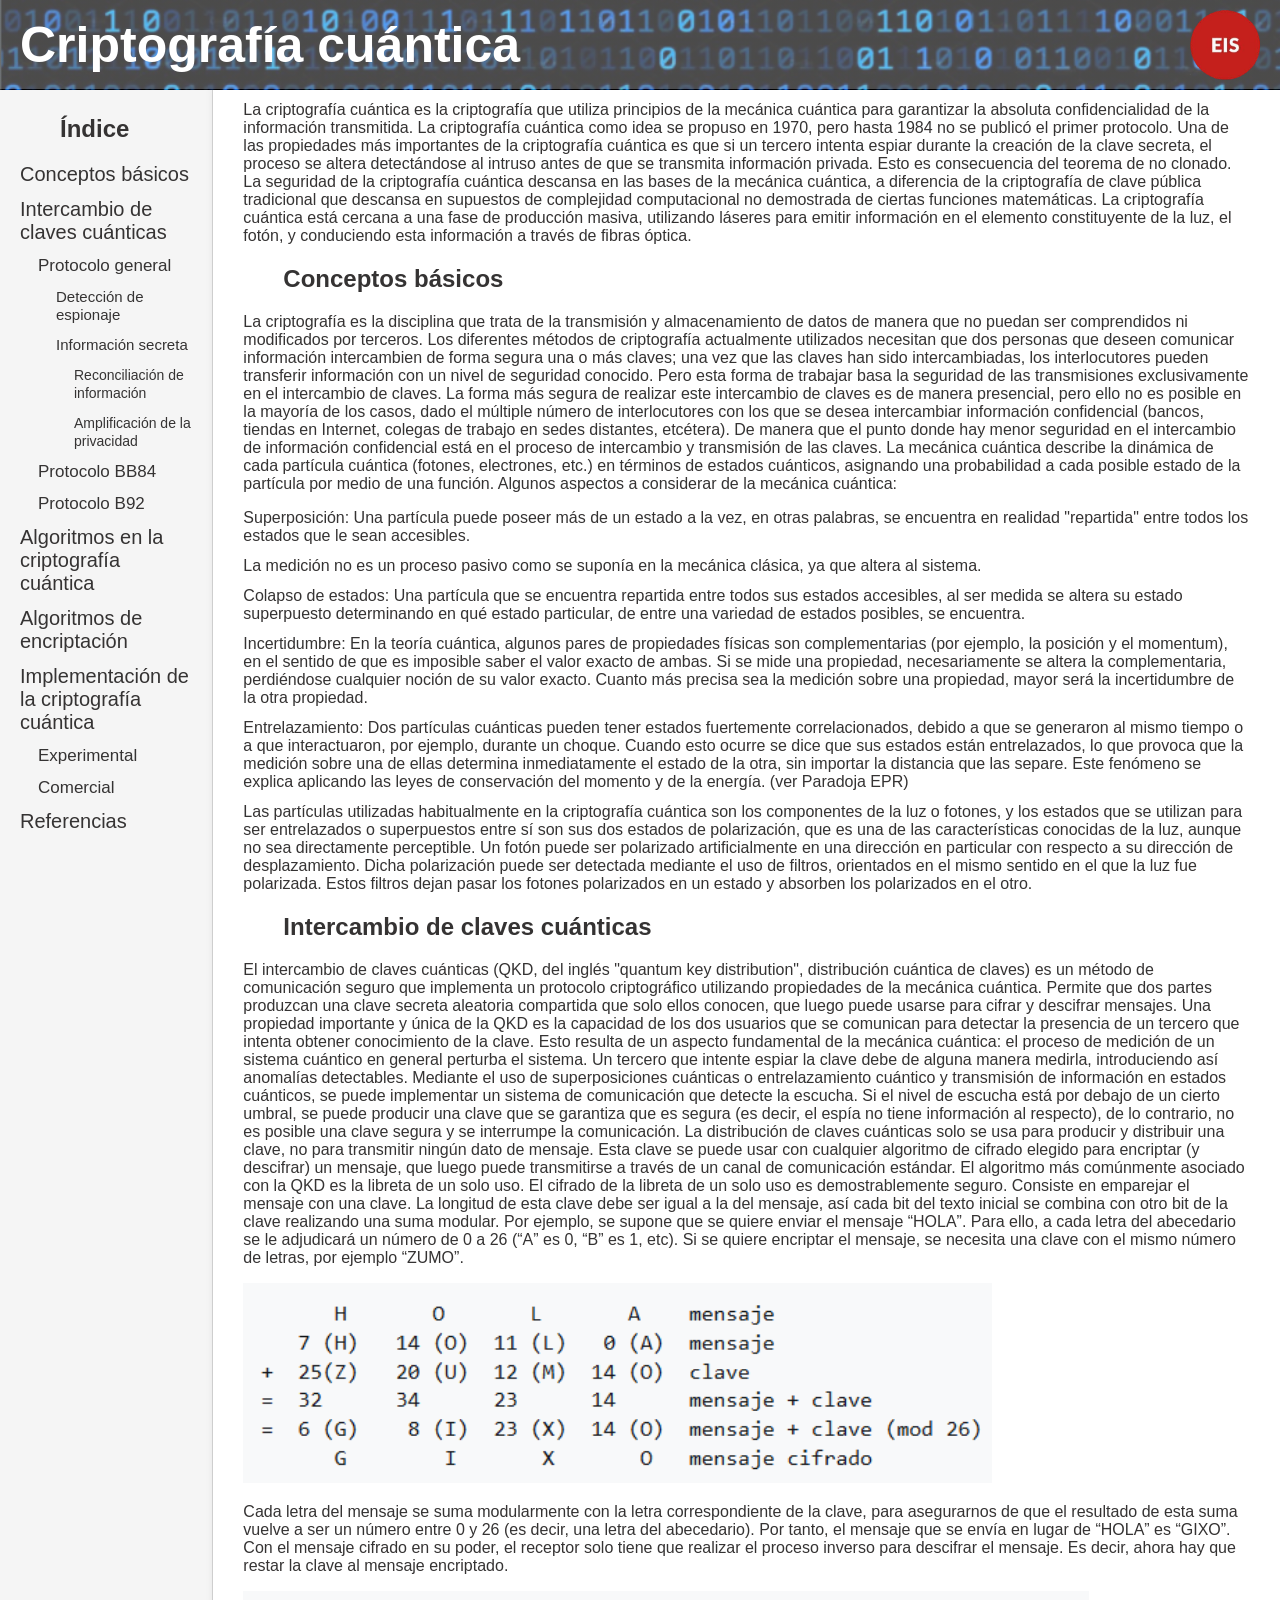
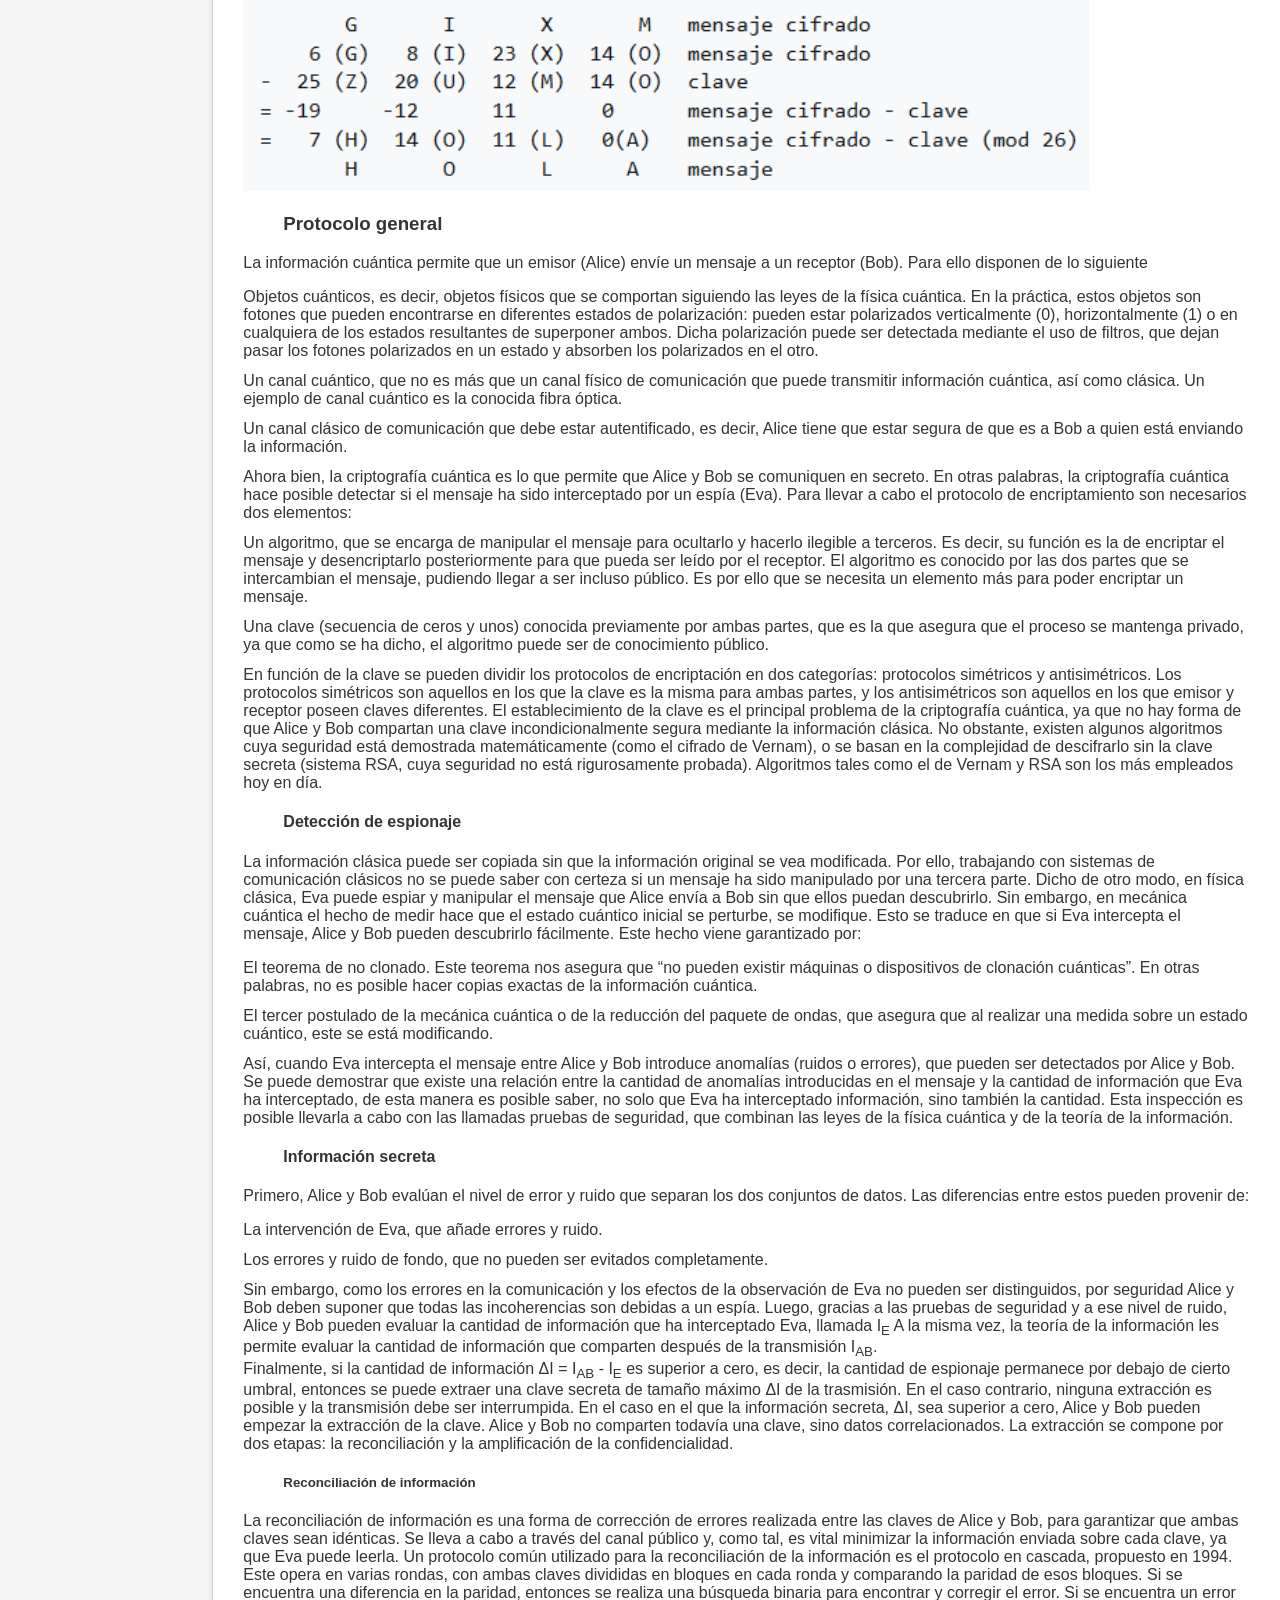
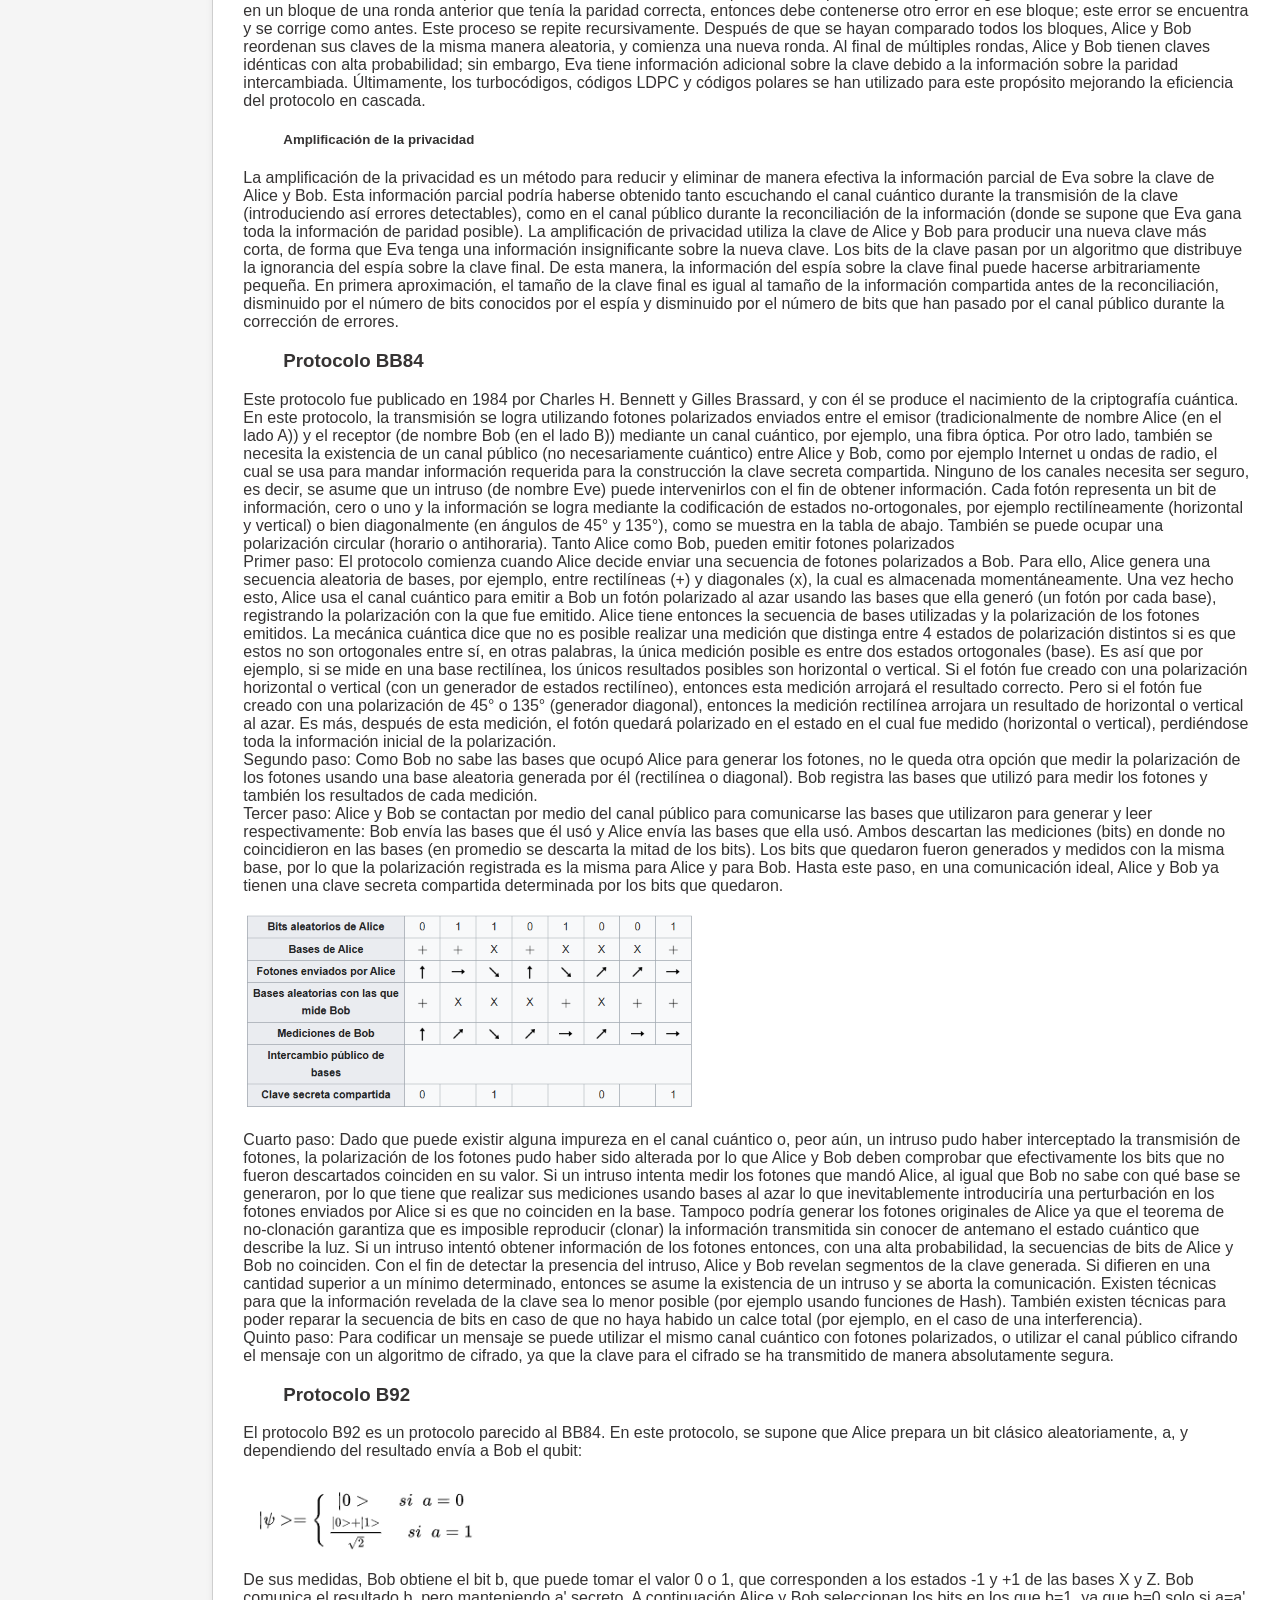
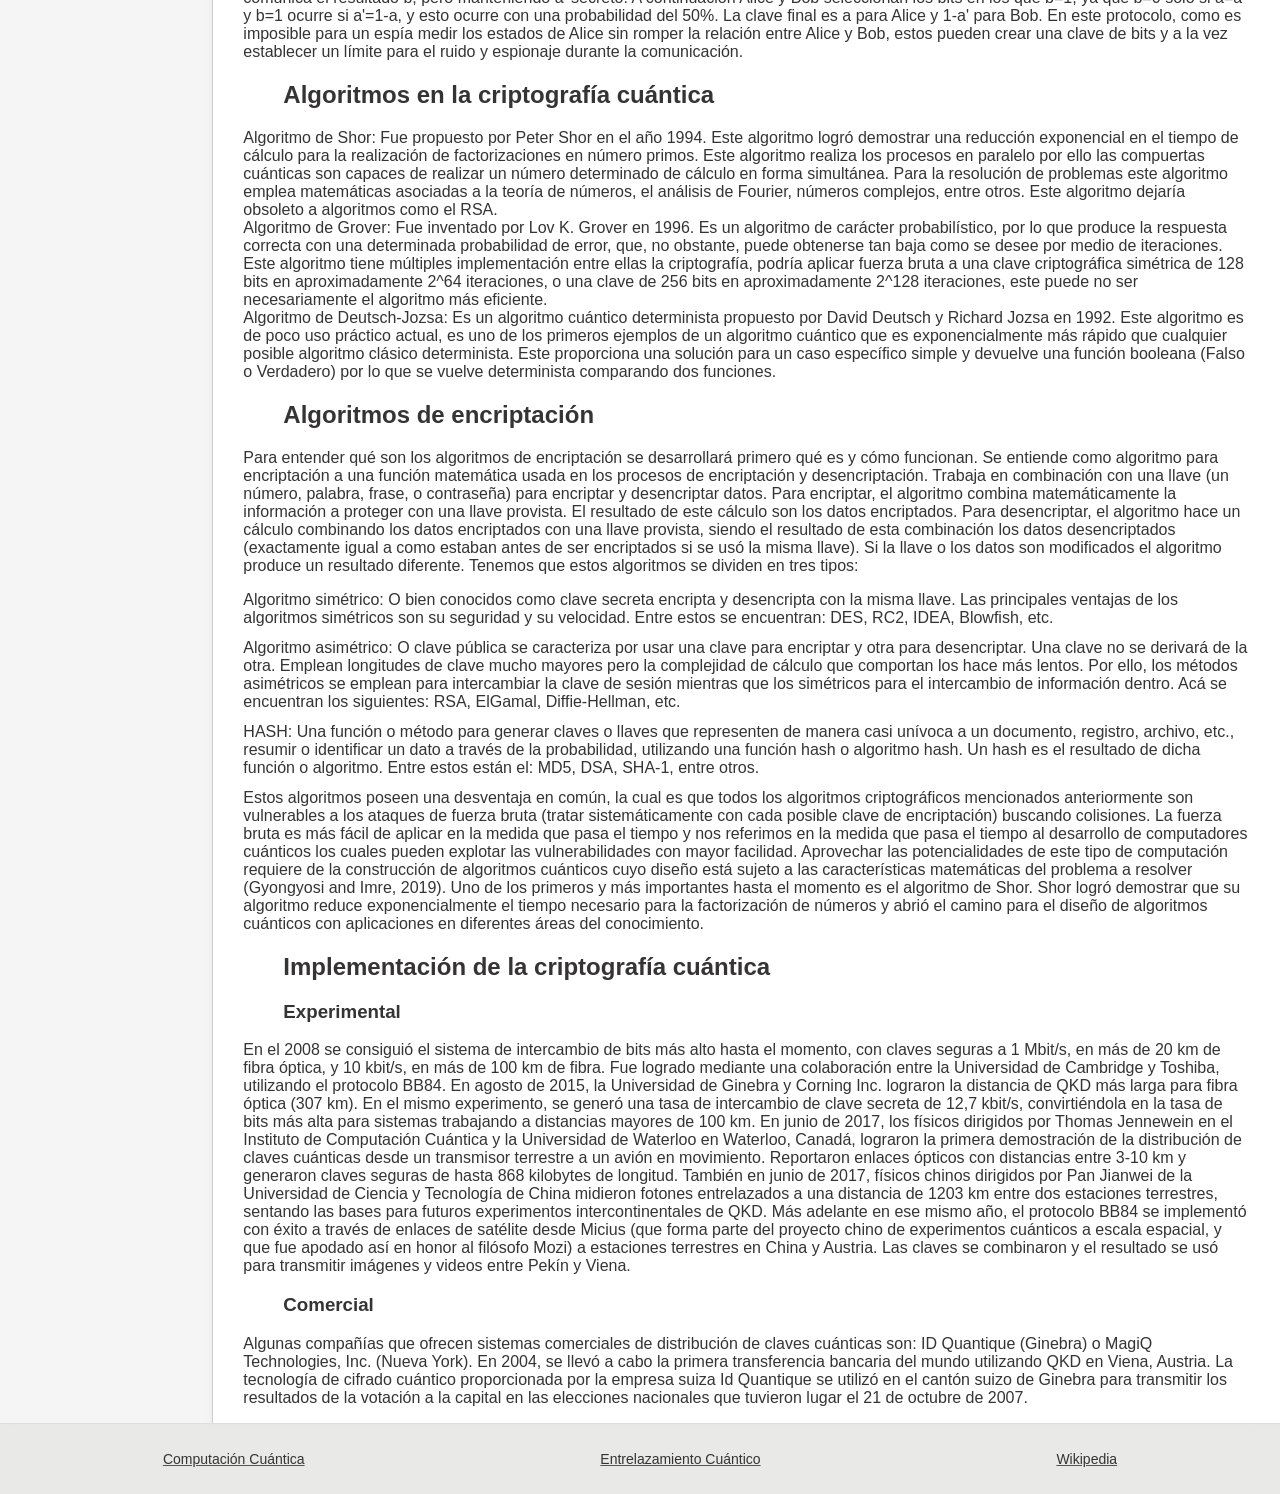
==== criptografia.html @ 53282cf2 "fix error in cripto" ====
<!DOCTYPE html>

<head>
    <title id="cripto">Criptografía Cuántica</title>
    <link rel="stylesheet" href="css/style.css">
    <link rel="stylesheet" href="css/cripto.css">
</head>

<body>
    <div class="pag">
        <header class="Head">
            <h1>Criptografía cuántica</h1>
            <img src="imagenes/eis.png" alt="logo" class="logo">
        </header>


        <aside class="Ind">
            <h2>Índice</h2>
            <ul>
                    <li><a href="#conceptos">Conceptos básicos</a></li>
                    <li>
                        <a href="#intercambio">Intercambio de claves cuánticas</a>
                        <ul>
                            <li>
                                <a href="#protoGen">Protocolo general</a>
                                <ul>
                                    <li><a href="#deteEsp">Detección de espionaje</a></li>
                                    <li>
                                        <a href="#infoSec">Información secreta</a>
                                        <ul>
                                            <li><a href="#recoInfo">Reconciliación de información</a></li>
                                            <li><a href="#ampli">Amplificación de la privacidad</a></li>
                                        </ul>
                                    </li>
                                </ul>
                            <li><a href="#protoBB8">Protocolo BB84</a></li>
                            <li><a href="#protoB92">Protocolo B92</a></li>
                    </li>
                </ul>
                </li>
                <li><a href="#algoCripto">Algoritmos en la criptografía cuántica</a></li>
                <li><a href="#algoEncripto">Algoritmos de encriptación</a></li>
                <li>
                    <a href="#imple">Implementación de la criptografía cuántica</a>
                    <ul>
                        <li><a href="#exp">Experimental</a></li>
                        <li><a href="#com">Comercial</a></li>
                    </ul>
                </li>
                <li><a href="#ref">Referencias</a></li>

            </ul>
        </aside>

        <main class="Body">
            <p>
                La criptografía cuántica es la criptografía que utiliza principios de la mecánica cuántica para
                garantizar la absoluta confidencialidad de la información transmitida. La criptografía cuántica como
                idea se propuso en 1970, pero hasta 1984 no se publicó el primer protocolo.
                Una de las propiedades más importantes de la criptografía cuántica es que si un tercero intenta espiar
                durante la creación de la clave secreta, el proceso se altera detectándose al intruso antes de que se
                transmita información privada. Esto es consecuencia del teorema de no clonado.
                La seguridad de la criptografía cuántica descansa en las bases de la mecánica cuántica, a diferencia de
                la criptografía de clave pública tradicional que descansa en supuestos de complejidad computacional no
                demostrada de ciertas funciones matemáticas.
                La criptografía cuántica está cercana a una fase de producción masiva, utilizando láseres para emitir
                información en el elemento constituyente de la luz, el fotón, y conduciendo esta información a través de
                fibras óptica.
            </p>

            <h2 id="conceptos">Conceptos básicos</h2>
            <p>
                La criptografía es la disciplina que trata de la transmisión y almacenamiento de datos de manera que no
                puedan ser comprendidos ni modificados por terceros. Los diferentes métodos de criptografía actualmente
                utilizados necesitan que dos personas que deseen comunicar información intercambien de forma segura una
                o más claves; una vez que las claves han sido intercambiadas, los interlocutores pueden transferir
                información con un nivel de seguridad conocido. Pero esta forma de trabajar basa la seguridad de las
                transmisiones exclusivamente en el intercambio de claves. La forma más segura de realizar este
                intercambio de claves es de manera presencial, pero ello no es posible en la mayoría de los casos, dado
                el múltiple número de interlocutores con los que se desea intercambiar información confidencial (bancos,
                tiendas en Internet, colegas de trabajo en sedes distantes, etcétera). De manera que el punto donde hay
                menor seguridad en el intercambio de información confidencial está en el proceso de intercambio y
                transmisión de las claves.
                La mecánica cuántica describe la dinámica de cada partícula cuántica (fotones, electrones, etc.) en
                términos de estados cuánticos, asignando una probabilidad a cada posible estado de la partícula por
                medio de una función.
                Algunos aspectos a considerar de la mecánica cuántica:

            <ul>
                <li>Superposición: Una partícula puede poseer más de un estado a la vez, en otras palabras, se encuentra
                    en realidad "repartida" entre todos los estados que le sean accesibles.</li>
                <li>La medición no es un proceso pasivo como se suponía en la mecánica clásica, ya que altera al
                    sistema.</li>
                <li>Colapso de estados: Una partícula que se encuentra repartida entre todos sus estados accesibles, al
                    ser medida se altera su estado superpuesto determinando en qué estado particular, de entre una
                    variedad de estados posibles, se encuentra.</li>
                <li>Incertidumbre: En la teoría cuántica, algunos pares de propiedades físicas son complementarias (por
                    ejemplo, la posición y el momentum), en el sentido de que es imposible saber el valor exacto de
                    ambas. Si se mide una propiedad, necesariamente se altera la complementaria, perdiéndose cualquier
                    noción de su valor exacto. Cuanto más precisa sea la medición sobre una propiedad, mayor será la
                    incertidumbre de la otra propiedad.</li>
                <li>Entrelazamiento: Dos partículas cuánticas pueden tener estados fuertemente correlacionados, debido a
                    que se generaron al mismo tiempo o a que interactuaron, por ejemplo, durante un choque. Cuando esto
                    ocurre se dice que sus estados están entrelazados, lo que provoca que la medición sobre una de ellas
                    determina inmediatamente el estado de la otra, sin importar la distancia que las separe. Este
                    fenómeno se explica aplicando las leyes de conservación del momento y de la energía. (ver Paradoja
                    EPR)</li>
            </ul>

            Las partículas utilizadas habitualmente en la criptografía cuántica son los componentes de la luz o fotones,
            y los estados que se utilizan para ser entrelazados o superpuestos entre sí son sus dos estados de
            polarización, que es una de las características conocidas de la luz, aunque no sea directamente perceptible.
            Un fotón puede ser polarizado artificialmente en una dirección en particular con respecto a su dirección de
            desplazamiento. Dicha polarización puede ser detectada mediante el uso de filtros, orientados en el mismo
            sentido en el que la luz fue polarizada. Estos filtros dejan pasar los fotones polarizados en un estado y
            absorben los polarizados en el otro.
            </p>

            <div>
                <h2 id="intercambio">Intercambio de claves cuánticas</h2>
                <p>
                    El intercambio de claves cuánticas (QKD, del inglés "quantum key distribution", distribución
                    cuántica de claves) es un método de comunicación seguro que implementa un protocolo criptográfico
                    utilizando propiedades de la mecánica cuántica. Permite que dos partes produzcan una clave secreta
                    aleatoria compartida que solo ellos conocen, que luego puede usarse para cifrar y descifrar
                    mensajes.
                    Una propiedad importante y única de la QKD es la capacidad de los dos usuarios que se comunican para
                    detectar la presencia de un tercero que intenta obtener conocimiento de la clave. Esto resulta de un
                    aspecto fundamental de la mecánica cuántica: el proceso de medición de un sistema cuántico en
                    general perturba el sistema. Un tercero que intente espiar la clave debe de alguna manera medirla,
                    introduciendo así anomalías detectables. Mediante el uso de superposiciones cuánticas o
                    entrelazamiento cuántico y transmisión de información en estados cuánticos, se puede implementar un
                    sistema de comunicación que detecte la escucha. Si el nivel de escucha está por debajo de un cierto
                    umbral, se puede producir una clave que se garantiza que es segura (es decir, el espía no tiene
                    información al respecto), de lo contrario, no es posible una clave segura y se interrumpe la
                    comunicación.
                    La distribución de claves cuánticas solo se usa para producir y distribuir una clave, no para
                    transmitir ningún dato de mensaje. Esta clave se puede usar con cualquier algoritmo de cifrado
                    elegido para encriptar (y descifrar) un mensaje, que luego puede transmitirse a través de un canal
                    de comunicación estándar. El algoritmo más comúnmente asociado con la QKD es la libreta de un solo
                    uso.
                    El cifrado de la libreta de un solo uso es demostrablemente seguro. Consiste en emparejar el mensaje
                    con una clave. La longitud de esta clave debe ser igual a la del mensaje, así cada bit del texto
                    inicial se combina con otro bit de la clave realizando una suma modular.
                    Por ejemplo, se supone que se quiere enviar el mensaje “HOLA”. Para ello, a cada letra del
                    abecedario se le adjudicará un número de 0 a 26 (“A” es 0, “B” es 1, etc). Si se quiere encriptar el
                    mensaje, se necesita una clave con el mismo número de letras, por ejemplo “ZUMO”.
                </p>
                <img src="imagenes/Ejemplo_Cripto.png" alt="Ejemplo mensaje cifrado" height="200">
                <p>
                    Cada letra del mensaje se suma modularmente con la letra correspondiente de la clave, para
                    asegurarnos de que el resultado de esta suma vuelve a ser un número entre 0 y 26 (es decir, una
                    letra del abecedario). Por tanto, el mensaje que se envía en lugar de “HOLA” es “GIXO”. Con el
                    mensaje cifrado en su poder, el receptor solo tiene que realizar el proceso inverso para descifrar
                    el mensaje. Es decir, ahora hay que restar la clave al mensaje encriptado.
                </p>
                <img src="imagenes/ejemplo_des.cripto.png" alt="Ejemplo desencriptación" height="200">

                <div>
                    <h3 id="protoGen">Protocolo general</h3>
                    <p>
                        La información cuántica permite que un emisor (Alice) envíe un mensaje a un receptor (Bob). Para
                        ello disponen de lo siguiente
                    <ul>
                        <li>Objetos cuánticos, es decir, objetos físicos que se comportan siguiendo las leyes de la
                            física cuántica. En la práctica, estos objetos son fotones que pueden encontrarse en
                            diferentes estados de polarización: pueden estar polarizados verticalmente (0),
                            horizontalmente (1) o en cualquiera de los estados resultantes de superponer ambos. Dicha
                            polarización puede ser detectada mediante el uso de filtros, que dejan pasar los fotones
                            polarizados en un estado y absorben los polarizados en el otro.</li>
                        <li>Un canal cuántico, que no es más que un canal físico de comunicación que puede transmitir
                            información cuántica, así como clásica. Un ejemplo de canal cuántico es la conocida fibra
                            óptica.</li>
                        <li>Un canal clásico de comunicación que debe estar autentificado, es decir, Alice tiene que
                            estar segura de que es a Bob a quien está enviando la información.</li>
                    </ul>
                    Ahora bien, la criptografía cuántica es lo que permite que Alice y Bob se comuniquen en secreto. En
                    otras palabras, la criptografía cuántica hace posible detectar si el mensaje ha sido interceptado
                    por un espía (Eva). Para llevar a cabo el protocolo de encriptamiento son necesarios dos elementos:
                    <ul>
                        <li>Un algoritmo, que se encarga de manipular el mensaje para ocultarlo y hacerlo ilegible a
                            terceros. Es decir, su función es la de encriptar el mensaje y desencriptarlo posteriormente
                            para que pueda ser leído por el receptor. El algoritmo es conocido por las dos partes que se
                            intercambian el mensaje, pudiendo llegar a ser incluso público. Es por ello que se necesita
                            un elemento más para poder encriptar un mensaje.</li>
                        <li>Una clave (secuencia de ceros y unos) conocida previamente por ambas partes, que es la que
                            asegura que el proceso se mantenga privado, ya que como se ha dicho, el algoritmo puede ser
                            de conocimiento público.</li>
                    </ul>
                    En función de la clave se pueden dividir los protocolos de encriptación en dos categorías:
                    protocolos simétricos y antisimétricos. Los protocolos simétricos son aquellos en los que la clave
                    es la misma para ambas partes, y los antisimétricos son aquellos en los que emisor y receptor poseen
                    claves diferentes.
                    El establecimiento de la clave es el principal problema de la criptografía cuántica, ya que no hay
                    forma de que Alice y Bob compartan una clave incondicionalmente segura mediante la información
                    clásica.
                    No obstante, existen algunos algoritmos cuya seguridad está demostrada matemáticamente (como el
                    cifrado de Vernam), o se basan en la complejidad de descifrarlo sin la clave secreta (sistema RSA,
                    cuya seguridad no está rigurosamente probada). Algoritmos tales como el de Vernam y RSA son los más
                    empleados hoy en día.
                    </p>

                    <h4 id="deteEsp">Detección de espionaje</h4>
                    <p>
                        La información clásica puede ser copiada sin que la información original se vea modificada. Por
                        ello, trabajando con sistemas de comunicación clásicos no se puede saber con certeza si un
                        mensaje ha sido manipulado por una tercera parte. Dicho de otro modo, en física clásica, Eva
                        puede espiar y manipular el mensaje que Alice envía a Bob sin que ellos puedan descubrirlo.
                        Sin embargo, en mecánica cuántica el hecho de medir hace que el estado cuántico inicial se
                        perturbe, se modifique. Esto se traduce en que si Eva intercepta el mensaje, Alice y Bob pueden
                        descubrirlo fácilmente. Este hecho viene garantizado por:
                    <ul>
                        <li>El teorema de no clonado. Este teorema nos asegura que “no pueden existir máquinas o
                            dispositivos de clonación cuánticas”. En otras palabras, no es posible hacer copias exactas
                            de la información cuántica.</li>
                        <li>El tercer postulado de la mecánica cuántica o de la reducción del paquete de ondas, que
                            asegura que al realizar una medida sobre un estado cuántico, este se está modificando.</li>
                    </ul>
                    Así, cuando Eva intercepta el mensaje entre Alice y Bob introduce anomalías (ruidos o errores), que
                    pueden ser detectados por Alice y Bob.
                    Se puede demostrar que existe una relación entre la cantidad de anomalías introducidas en el mensaje
                    y la cantidad de información que Eva ha interceptado, de esta manera es posible saber, no solo que
                    Eva ha interceptado información, sino también la cantidad. Esta inspección es posible llevarla a
                    cabo con las llamadas pruebas de seguridad, que combinan las leyes de la física cuántica y de la
                    teoría de la información.
                    </p>

                    <h4 id="infoSec">Información secreta</h4>
                    <p>
                        Primero, Alice y Bob evalúan el nivel de error y ruido que separan los dos conjuntos de datos.
                        Las diferencias entre estos pueden provenir de:
                    <ul>
                        <li>La intervención de Eva, que añade errores y ruido.</li>
                        <li>Los errores y ruido de fondo, que no pueden ser evitados completamente.</li>
                    </ul>
                    Sin embargo, como los errores en la comunicación y los efectos de la observación de Eva no pueden
                    ser distinguidos, por seguridad Alice y Bob deben suponer que todas las incoherencias son debidas a
                    un espía.
                    Luego, gracias a las pruebas de seguridad y a ese nivel de ruido, Alice y Bob pueden evaluar la
                    cantidad de información que ha interceptado Eva, llamada I<sub>E</sub> A la misma vez, la teoría de
                    la información les permite evaluar la cantidad de información que comparten después de la
                    transmisión I<sub>AB</sub>.
                    <br>Finalmente, si la cantidad de información &Delta;I = I<sub>AB</sub> - I<sub>E</sub> es superior
                    a cero, es decir, la cantidad de espionaje permanece por debajo de cierto umbral, entonces se puede
                    extraer una clave secreta de tamaño máximo &Delta;I de la trasmisión.
                    En el caso contrario, ninguna extracción es posible y la transmisión debe ser interrumpida.
                    En el caso en el que la información secreta, &Delta;I, sea superior a cero, Alice y Bob pueden
                    empezar la extracción de la clave. Alice y Bob no comparten todavía una clave, sino datos
                    correlacionados.
                    La extracción se compone por dos etapas: la reconciliación y la amplificación de la
                    confidencialidad.
                    </p>
                    <h5 id="recoInfo">Reconciliación de información</h5>
                    <p>
                        La reconciliación de información es una forma de corrección de errores realizada entre las
                        claves de Alice y Bob, para garantizar que ambas claves sean idénticas. Se lleva a cabo a través
                        del canal público y, como tal, es vital minimizar la información enviada sobre cada clave, ya
                        que Eva puede leerla.
                        Un protocolo común utilizado para la reconciliación de la información es el protocolo en
                        cascada, propuesto en 1994. Este opera en varias rondas, con ambas claves divididas en bloques
                        en cada ronda y comparando la paridad de esos bloques. Si se encuentra una diferencia en la
                        paridad, entonces se realiza una búsqueda binaria para encontrar y corregir el error. Si se
                        encuentra un error en un bloque de una ronda anterior que tenía la paridad correcta, entonces
                        debe contenerse otro error en ese bloque; este error se encuentra y se corrige como antes. Este
                        proceso se repite recursivamente.
                        Después de que se hayan comparado todos los bloques, Alice y Bob reordenan sus claves de la
                        misma manera aleatoria, y comienza una nueva ronda. Al final de múltiples rondas, Alice y Bob
                        tienen claves idénticas con alta probabilidad; sin embargo, Eva tiene información adicional
                        sobre la clave debido a la información sobre la paridad intercambiada.
                        Últimamente, los turbocódigos, códigos LDPC y códigos polares se han utilizado para este
                        propósito mejorando la eficiencia del protocolo en cascada.
                    </p>
                    <h5 id="ampli">Amplificación de la privacidad</h5>
                    <p>
                        La amplificación de la privacidad es un método para reducir y eliminar de manera efectiva la
                        información parcial de Eva sobre la clave de Alice y Bob. Esta información parcial podría
                        haberse obtenido tanto escuchando el canal cuántico durante la transmisión de la clave
                        (introduciendo así errores detectables), como en el canal público durante la reconciliación de
                        la información (donde se supone que Eva gana toda la información de paridad posible). La
                        amplificación de privacidad utiliza la clave de Alice y Bob para producir una nueva clave más
                        corta, de forma que Eva tenga una información insignificante sobre la nueva clave. Los bits de
                        la clave pasan por un algoritmo que distribuye la ignorancia del espía sobre la clave final. De
                        esta manera, la información del espía sobre la clave final puede hacerse arbitrariamente
                        pequeña.
                        En primera aproximación, el tamaño de la clave final es igual al tamaño de la información
                        compartida antes de la reconciliación, disminuido por el número de bits conocidos por el espía y
                        disminuido por el número de bits que han pasado por el canal público durante la corrección de
                        errores.
                    </p>

                </div>

                <h3 id="protoBB8">Protocolo BB84</h3>
                <p>
                    Este protocolo fue publicado en 1984 por Charles H. Bennett y Gilles Brassard, y con él se produce
                    el nacimiento de la criptografía cuántica.
                    En este protocolo, la transmisión se logra utilizando fotones polarizados enviados entre el emisor
                    (tradicionalmente de nombre Alice (en el lado A)) y el receptor (de nombre Bob (en el lado B))
                    mediante un canal cuántico, por ejemplo, una fibra óptica. Por otro lado, también se necesita la
                    existencia de un canal público (no necesariamente cuántico) entre Alice y Bob, como por ejemplo
                    Internet u ondas de radio, el cual se usa para mandar información requerida para la construcción la
                    clave secreta compartida. Ninguno de los canales necesita ser seguro, es decir, se asume que un
                    intruso (de nombre Eve) puede intervenirlos con el fin de obtener información.
                    Cada fotón representa un bit de información, cero o uno y la información se logra mediante la
                    codificación de estados no-ortogonales, por ejemplo rectilíneamente (horizontal y vertical) o bien
                    diagonalmente (en ángulos de 45° y 135°), como se muestra en la tabla de abajo. También se puede
                    ocupar una polarización circular (horario o antihoraria). Tanto Alice como Bob, pueden emitir
                    fotones polarizados

                    <br>Primer paso: El protocolo comienza cuando Alice decide enviar una secuencia de fotones
                    polarizados a Bob. Para ello, Alice genera una secuencia aleatoria de bases, por ejemplo, entre
                    rectilíneas (+) y diagonales (x), la cual es almacenada momentáneamente. Una vez hecho esto, Alice
                    usa el canal cuántico para emitir a Bob un fotón polarizado al azar usando las bases que ella generó
                    (un fotón por cada base), registrando la polarización con la que fue emitido.
                    Alice tiene entonces la secuencia de bases utilizadas y la polarización de los fotones emitidos.
                    La mecánica cuántica dice que no es posible realizar una medición que distinga entre 4 estados de
                    polarización distintos si es que estos no son ortogonales entre sí, en otras palabras, la única
                    medición posible es entre dos estados ortogonales (base). Es así que por ejemplo, si se mide en una
                    base rectilínea, los únicos resultados posibles son horizontal o vertical. Si el fotón fue creado
                    con una polarización horizontal o vertical (con un generador de estados rectilíneo), entonces esta
                    medición arrojará el resultado correcto. Pero si el fotón fue creado con una polarización de 45° o
                    135° (generador diagonal), entonces la medición rectilínea arrojara un resultado de horizontal o
                    vertical al azar. Es más, después de esta medición, el fotón quedará polarizado en el estado en el
                    cual fue medido (horizontal o vertical), perdiéndose toda la información inicial de la polarización.

                    <br>Segundo paso: Como Bob no sabe las bases que ocupó Alice para generar los fotones, no le queda
                    otra opción que medir la polarización de los fotones usando una base aleatoria generada por él
                    (rectilínea o diagonal).
                    Bob registra las bases que utilizó para medir los fotones y también los resultados de cada medición.

                    <br>Tercer paso: Alice y Bob se contactan por medio del canal público para comunicarse las bases que
                    utilizaron para generar y leer respectivamente: Bob envía las bases que él usó y Alice envía las
                    bases que ella usó.
                    Ambos descartan las mediciones (bits) en donde no coincidieron en las bases (en promedio se descarta
                    la mitad de los bits). Los bits que quedaron fueron generados y medidos con la misma base, por lo
                    que la polarización registrada es la misma para Alice y para Bob.
                    Hasta este paso, en una comunicación ideal, Alice y Bob ya tienen una clave secreta compartida
                    determinada por los bits que quedaron.
                </p>
                <img src="imagenes/Bases_A_B.png" alt="Ilustración de los valores" height="200">
                <p>
                    Cuarto paso: Dado que puede existir alguna impureza en el canal cuántico o, peor aún, un intruso
                    pudo haber interceptado la transmisión de fotones, la polarización de los fotones pudo haber sido
                    alterada por lo que Alice y Bob deben comprobar que efectivamente los bits que no fueron descartados
                    coinciden en su valor.
                    Si un intruso intenta medir los fotones que mandó Alice, al igual que Bob no sabe con qué base se
                    generaron, por lo que tiene que realizar sus mediciones usando bases al azar lo que inevitablemente
                    introduciría una perturbación en los fotones enviados por Alice si es que no coinciden en la base.
                    Tampoco podría generar los fotones originales de Alice ya que el teorema de no-clonación garantiza
                    que es imposible reproducir (clonar) la información transmitida sin conocer de antemano el estado
                    cuántico que describe la luz.
                    Si un intruso intentó obtener información de los fotones entonces, con una alta probabilidad, la
                    secuencias de bits de Alice y Bob no coinciden. Con el fin de detectar la presencia del intruso,
                    Alice y Bob revelan segmentos de la clave generada. Si difieren en una cantidad superior a un mínimo
                    determinado, entonces se asume la existencia de un intruso y se aborta la comunicación.
                    Existen técnicas para que la información revelada de la clave sea lo menor posible (por ejemplo
                    usando funciones de Hash). También existen técnicas para poder reparar la secuencia de bits en caso
                    de que no haya habido un calce total (por ejemplo, en el caso de una interferencia).

                    <br>Quinto paso: Para codificar un mensaje se puede utilizar el mismo canal cuántico con fotones
                    polarizados, o utilizar el canal público cifrando el mensaje con un algoritmo de cifrado, ya que la
                    clave para el cifrado se ha transmitido de manera absolutamente segura.
                </p>

                <h3 id="protoB92">Protocolo B92</h3>
                <p>
                    El protocolo B92 es un protocolo parecido al BB84. En este protocolo, se supone que Alice prepara un
                    bit clásico aleatoriamente, a, y dependiendo del resultado envía a Bob el qubit:
                </p>
                <img src="imagenes/estadoSide.png" alt="Base Z y X" height="75">
                <p>
                    De sus medidas, Bob obtiene el bit b, que puede tomar el valor 0 o 1, que corresponden a los estados
                    -1 y +1 de las bases X y Z. Bob comunica el resultado b, pero manteniendo a' secreto. A continuación
                    Alice y Bob seleccionan los bits en los que b=1, ya que b=0 solo si a=a' y b=1 ocurre si a'=1-a, y
                    esto ocurre con una probabilidad del 50%. La clave final es a para Alice y 1-a' para Bob.
                    En este protocolo, como es imposible para un espía medir los estados de Alice sin romper la relación
                    entre Alice y Bob, estos pueden crear una clave de bits y a la vez establecer un límite para el
                    ruido y espionaje durante la comunicación.
                </p>

            </div>

            <h2 id="algoCripto">Algoritmos en la criptografía cuántica</h2>
            <p>
                Algoritmo de Shor: Fue propuesto por Peter Shor en el año 1994. Este algoritmo logró demostrar una
                reducción exponencial en el tiempo de cálculo para la realización de factorizaciones en número primos.
                Este algoritmo realiza los procesos en paralelo por ello las compuertas cuánticas son capaces de
                realizar un número determinado de cálculo en forma simultánea. Para la resolución de problemas este
                algoritmo emplea matemáticas asociadas a la teoría de números, el análisis de Fourier, números
                complejos, entre otros. Este algoritmo dejaría obsoleto a algoritmos como el RSA.
                <br> Algoritmo de Grover: Fue inventado por Lov K. Grover en 1996. Es un algoritmo de carácter
                probabilístico, por lo que produce la respuesta correcta con una determinada probabilidad de error, que,
                no obstante, puede obtenerse tan baja como se desee por medio de iteraciones. Este algoritmo tiene
                múltiples implementación entre ellas la criptografía, podría aplicar fuerza bruta a una clave
                criptográfica simétrica de 128 bits en aproximadamente 2^64 iteraciones, o una clave de 256 bits en
                aproximadamente 2^128 iteraciones, este puede no ser necesariamente el algoritmo más eficiente.
                <br> Algoritmo de Deutsch-Jozsa: Es un algoritmo cuántico determinista propuesto por David Deutsch y
                Richard Jozsa en 1992. Este algoritmo es de poco uso práctico actual, es uno de los primeros ejemplos de
                un algoritmo cuántico que es exponencialmente más rápido que cualquier posible algoritmo clásico
                determinista. Este proporciona una solución para un caso específico simple y devuelve una función
                booleana (Falso o Verdadero) por lo que se vuelve determinista comparando dos funciones.
            </p>

            <h2 id="algoEncripto">Algoritmos de encriptación</h2>
            <p>
                Para entender qué son los algoritmos de encriptación se desarrollará primero qué es y cómo funcionan. Se
                entiende como algoritmo para encriptación a una función matemática usada en los procesos de encriptación
                y desencriptación. Trabaja en combinación con una llave (un número, palabra, frase, o contraseña) para
                encriptar y desencriptar datos. Para encriptar, el algoritmo combina matemáticamente la información a
                proteger con una llave provista. El resultado de este cálculo son los datos encriptados. Para
                desencriptar, el algoritmo hace un cálculo combinando los datos encriptados con una llave provista,
                siendo el resultado de esta combinación los datos desencriptados (exactamente igual a como estaban antes
                de ser encriptados si se usó la misma llave). Si la llave o los datos son modificados el algoritmo
                produce un resultado diferente.
                Tenemos que estos algoritmos se dividen en tres tipos:

            <ul>
                <li>Algoritmo simétrico: O bien conocidos como clave secreta encripta y desencripta con la misma llave.
                    Las principales ventajas de los algoritmos simétricos son su seguridad y su velocidad. Entre estos
                    se encuentran: DES, RC2, IDEA, Blowfish, etc.</li>
                <li>Algoritmo asimétrico: O clave pública se caracteriza por usar una clave para encriptar y otra para
                    desencriptar. Una clave no se derivará de la otra. Emplean longitudes de clave mucho mayores pero la
                    complejidad de cálculo que comportan los hace más lentos. Por ello, los métodos asimétricos se
                    emplean para intercambiar la clave de sesión mientras que los simétricos para el intercambio de
                    información dentro. Acá se encuentran los siguientes: RSA, ElGamal, Diffie-Hellman, etc.</li>
                <li>HASH: Una función o método para generar claves o llaves que representen de manera casi unívoca a un
                    documento, registro, archivo, etc., resumir o identificar un dato a través de la probabilidad,
                    utilizando una función hash o algoritmo hash. Un hash es el resultado de dicha función o algoritmo.
                    Entre estos están el: MD5, DSA, SHA-1, entre otros.</li>
            </ul>
            Estos algoritmos poseen una desventaja en común, la cual es que todos los algoritmos criptográficos
            mencionados anteriormente son vulnerables a los ataques de fuerza bruta (tratar sistemáticamente con cada
            posible clave de encriptación) buscando colisiones. La fuerza bruta es más fácil de aplicar en la medida que
            pasa el tiempo y nos referimos en la medida que pasa el tiempo al desarrollo de computadores cuánticos los
            cuales pueden explotar las vulnerabilidades con mayor facilidad.
            Aprovechar las potencialidades de este tipo de computación requiere de la construcción de algoritmos
            cuánticos cuyo diseño está sujeto a las características matemáticas del problema a resolver (Gyongyosi and
            Imre, 2019). Uno de los primeros y más importantes hasta el momento es el algoritmo de Shor. Shor logró
            demostrar que su algoritmo reduce exponencialmente el tiempo necesario para la factorización de números y
            abrió el camino para el diseño de algoritmos cuánticos con aplicaciones en diferentes áreas del
            conocimiento.
            </p>

            <h2 id="imple">Implementación de la criptografía cuántica</h2>
            <h3 id="exp">Experimental</h3>
            <p>
                En el 2008 se consiguió el sistema de intercambio de bits más alto hasta el momento, con claves seguras
                a 1 Mbit/s, en más de 20 km de fibra óptica, y 10 kbit/s, en más de 100 km de fibra. Fue logrado
                mediante una colaboración entre la Universidad de Cambridge y Toshiba, utilizando el protocolo BB84.
                En agosto de 2015, la Universidad de Ginebra y Corning Inc. lograron la distancia de QKD más larga para
                fibra óptica (307 km). En el mismo experimento, se generó una tasa de intercambio de clave secreta de
                12,7 kbit/s, convirtiéndola en la tasa de bits más alta para sistemas trabajando a distancias mayores de
                100 km.
                En junio de 2017, los físicos dirigidos por Thomas Jennewein en el Instituto de Computación Cuántica y
                la Universidad de Waterloo en Waterloo, Canadá, lograron la primera demostración de la distribución de
                claves cuánticas desde un transmisor terrestre a un avión en movimiento. Reportaron enlaces ópticos con
                distancias entre 3-10 km y generaron claves seguras de hasta 868 kilobytes de longitud.
                También en junio de 2017, físicos chinos dirigidos por Pan Jianwei de la Universidad de Ciencia y
                Tecnología de China midieron fotones entrelazados a una distancia de 1203 km entre dos estaciones
                terrestres, sentando las bases para futuros experimentos intercontinentales de QKD. Más adelante en ese
                mismo año, el protocolo BB84 se implementó con éxito a través de enlaces de satélite desde Micius (que
                forma parte del proyecto chino de experimentos cuánticos a escala espacial, y que fue apodado así en
                honor al filósofo Mozi) a estaciones terrestres en China y Austria. Las claves se combinaron y el
                resultado se usó para transmitir imágenes y videos entre Pekín y Viena.
            </p>

            <h3 id="com">Comercial</h3>
            <p>
                Algunas compañías que ofrecen sistemas comerciales de distribución de claves cuánticas son: ID Quantique
                (Ginebra) o MagiQ Technologies, Inc. (Nueva York).
                En 2004, se llevó a cabo la primera transferencia bancaria del mundo utilizando QKD en Viena, Austria.
                La tecnología de cifrado cuántico proporcionada por la empresa suiza Id Quantique se utilizó en el
                cantón suizo de Ginebra para transmitir los resultados de la votación a la capital en las elecciones
                nacionales que tuvieron lugar el 21 de octubre de 2007.
            </p>
        </main>

        <footer class="Foot">
            <ul id ="ref">
                <li><a href="index.html">Computación Cuántica</a></li>
                <li><a href="summit.html">Entrelazamiento Cuántico</a></li>
                <li> <a href="https://es.wikipedia.org/wiki/Criptograf%C3%ADa_cu%C3%A1ntica">Wikipedia</a></li>
            </ul>
        </footer>

        </div>
</body>


</html>
---- css/style.css ----
html, body {
    margin: 0;
    padding: 0; /*NO SACAR. Pasan cosas raras*/
}

.pag {
    display: grid;
    height: 100%;
    width: 100%; /*pa que se adapte a la pantalla*/

    grid-template-columns: 1fr 5fr;
    grid-template-rows: auto 1fr auto; /*espacio que ocupan las áreas*/

    grid-template-areas: "Head Head"
                         "Ind Body"
                         "Foot Foot"; /*division de áreas*/

    background-color: #bbbbbb;

    font-family: sans-serif;
    color: rgb(53, 51, 51); /*pa que quede más aestethic. Cosas de la fuente*/
}

.Head {
    grid-area: Head;

    font-size: 25px;
    color: white; /*sino no se ve en el fondo*/
    padding-left:20px; /*borde izquierdo del texto*/

    position: fixed; /*siempre arribita del todo*/
    top: 0;
    left: 0; /*fuerza a que quede siempre bien pegado a la ventana*/

    width: 100%; /*ocupa todo el ancho de la pantalla*/
    height:90px; /*fija la altura del encabezado*/

    display:flex;
    align-items:center; /*permiten que el texto quede centrado verticalmente*/

    justify-content: space-between; /*separa el título y el logo*/
    box-sizing: border-box; /*importante cuando se usa width al 100% + padding*/

    background-size: cover; /*hace que la imagen cubra todo el elemento.*/
    background-position: center; /*qué parte mostrar en caso de recortes*/
    background-repeat: no-repeat; /*pa no hacer copy-paste en caso de que sea chiquita*/
    backdrop-filter: blur(12px); /*desenfoca lo que hay detrás del elemento (la imagen de fondo)*/

    border-bottom: 1px solid rgba(0,0,0,0.05); /*agrega una línea debajo del encabezado, medio transparentosa.*/
    z-index: 1000;/*hace que el header quede en la capa de más arriba, pudiendo estar adelante del main*/
}

.logo {
    position: absolute; /*saca el elemento del flujo normal de la página*/
    right: 20px;
    height: 70px;

    top: 50%; 
    transform: translateY(-50%); /*centran verticalemente el logo dentro del header*/
}

.Ind {
    grid-area: Ind;
    margin-top: 75px;
    padding: 20px;

    background-color: #f5f5f5;
    border-right: 1px solid #d6d6d6; /*agrega un borde a la derecha, pa separar del body*/
    box-shadow: 2px 0 6px rgba(0, 0, 0, 0.05); /*añade sombra, pa que sea más aestethic*/
}

.Ind a:hover {
    color: #777; /*el hover es para que se ponga de este color cuando el mouse está arriba*/
}

.Ind > ul {
    padding-left: 0; /*se hace tanto laburp pa definir la indeltación de cada nivel de lista. No ta lindo el default*/

}

.Ind ul ul {
    padding-left: 18px;
}

.Ind ul ul ul {
    padding-left: 18px;
}

.Ind ul ul ul ul {
    padding-left: 18px;
}




.Ind ul > li > a{
    font-size: 20px;
    font-weight: 545; /*grosor lol*/
}

.Ind ul ul > li > a{
    font-size: 17px;
    font-weight: 500;
}

.Ind ul ul ul > li > a {
    font-size: 15px;
    font-weight: 400;
}

.Ind ul ul ul ul > li > a{
    font-size: 14px;
    font-weight: 300;
}

.Ind ul ul ul ul ul > li > a{
    font-size: 12px;
    font-weight: 200;
}




.Body {
    margin-top: 85px;
    grid-area: Body;
    padding: 0 30px; /*30 px a izquierda y derecha*/

    background-color: white; 
    box-shadow: 0 2px 8px rgba(0,0,0,.08);
}


.Foot {
    grid-area: Foot;

    padding: 15px;
    border-top: 1px solid rgba(0,0,0,.05);

    background-color: rgba(249,248,246,.75);
    backdrop-filter: blur(12px);

    text-align: center;
    color: #555;
    font-size: 14px;
    text-decoration: underline;
}

.Foot ul{
    display: flex;
    justify-content: space-around; 
}

.imagen {
    float: right;
    margin: 25px 0 10px 20px; /*mete la img bien a la derecha, pero con cierto margen respecto al texto y demás*/
}


h2, h3, h4, h5, h6 {
    margin-left: 40px;
}

ul {
    list-style: none; /*saca los items*/
    padding-left: 0;
    margin: 0;
}

a {
    text-decoration: none; /*le saca el subrayado y eso*/
    color: rgb(53, 51, 51); /*el mismo color que el resto lol. Sino, es azul*/
}

li {
    margin: 12px 0;
}
---- css/cripto.css ----
.Head{
    background-image:
        linear-gradient(rgba(249,248,246,0.3), rgba(249,248,246,0.3)), /*difuminado, ninguno*/
        url("../imagenes/001010101.png");
}
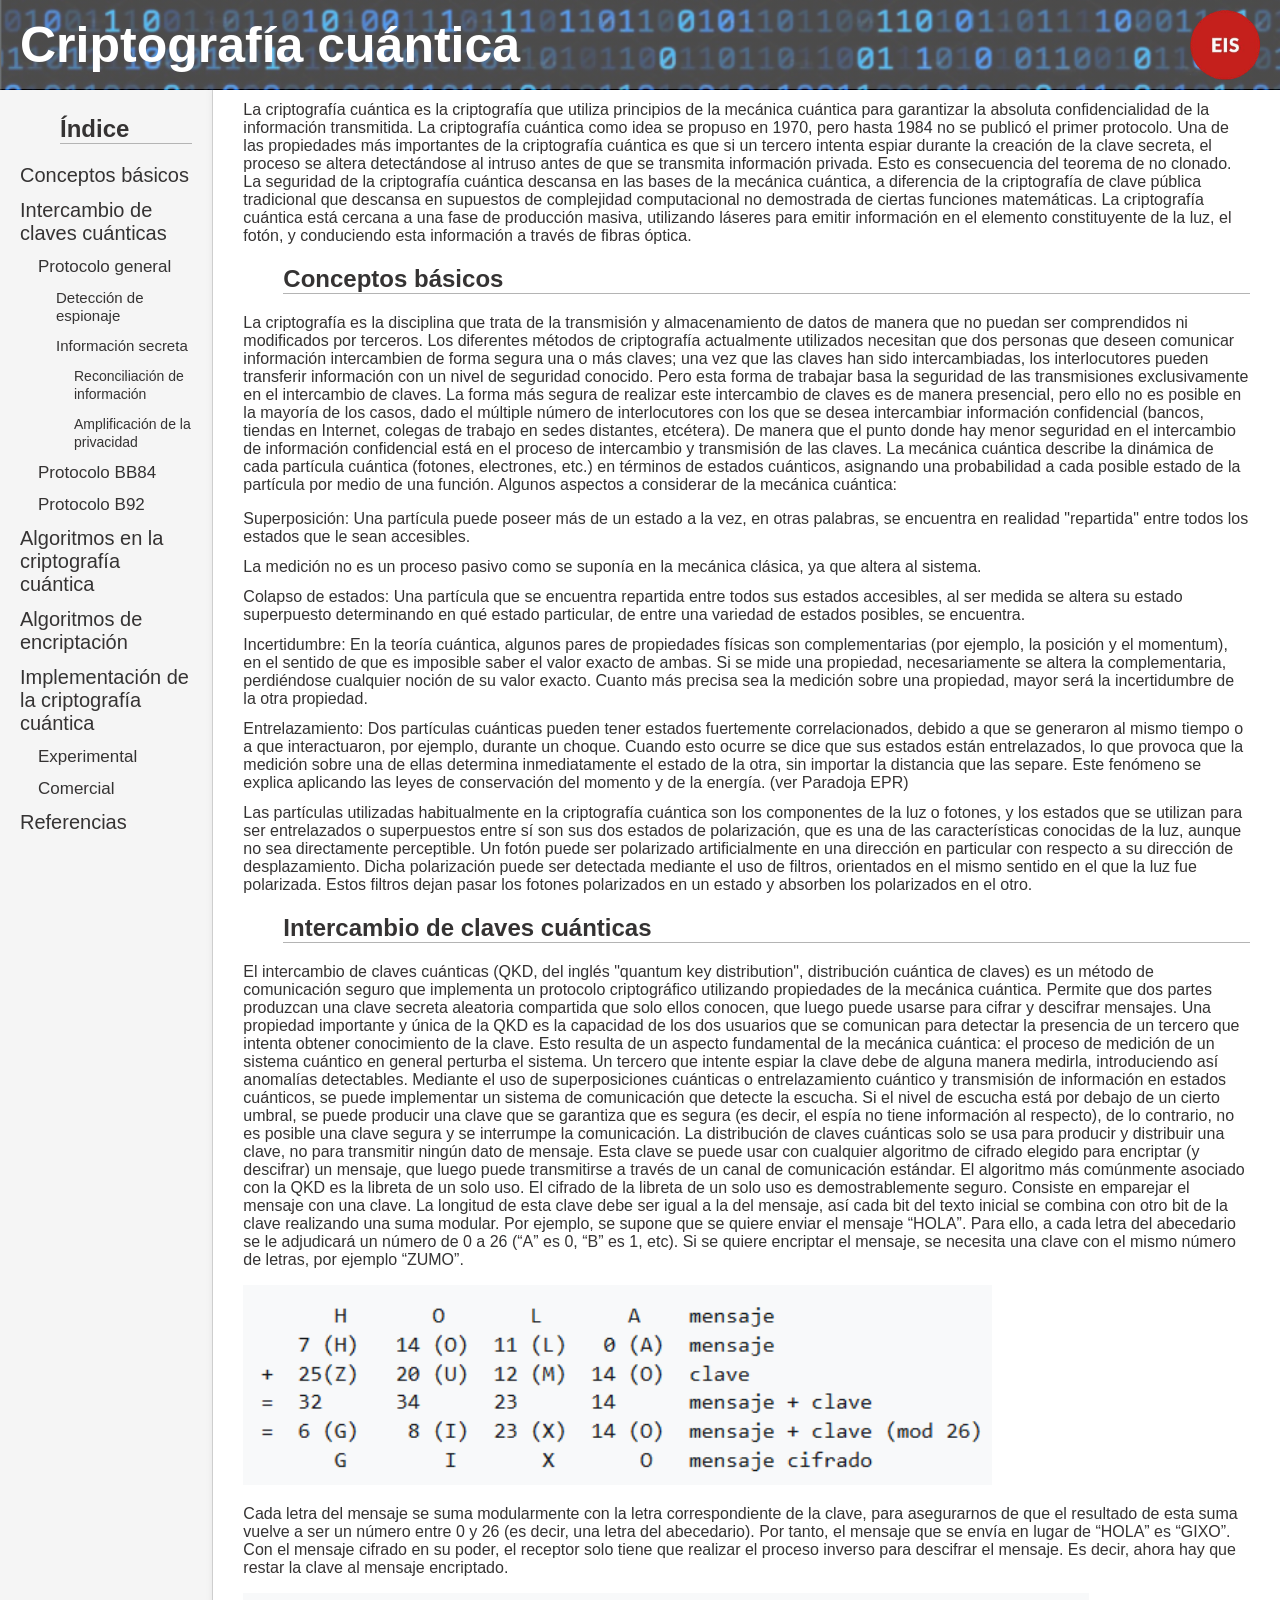
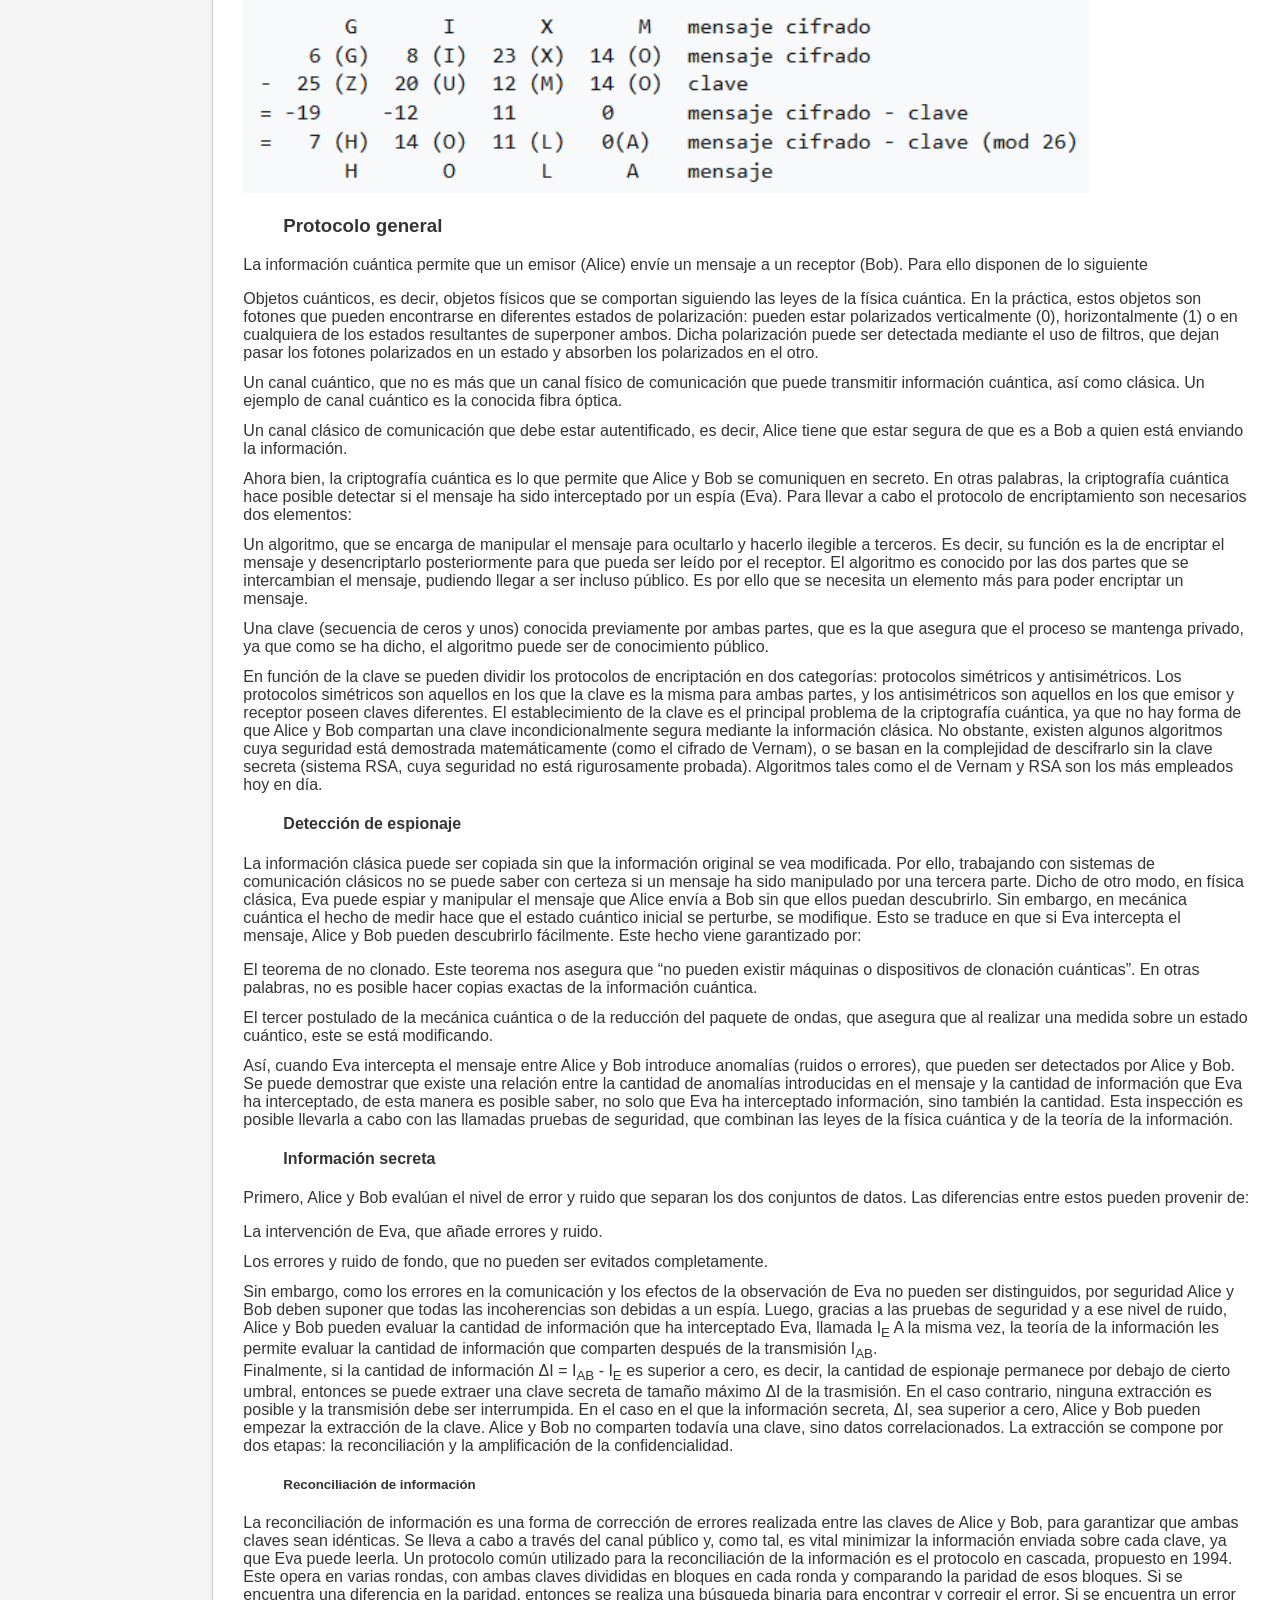
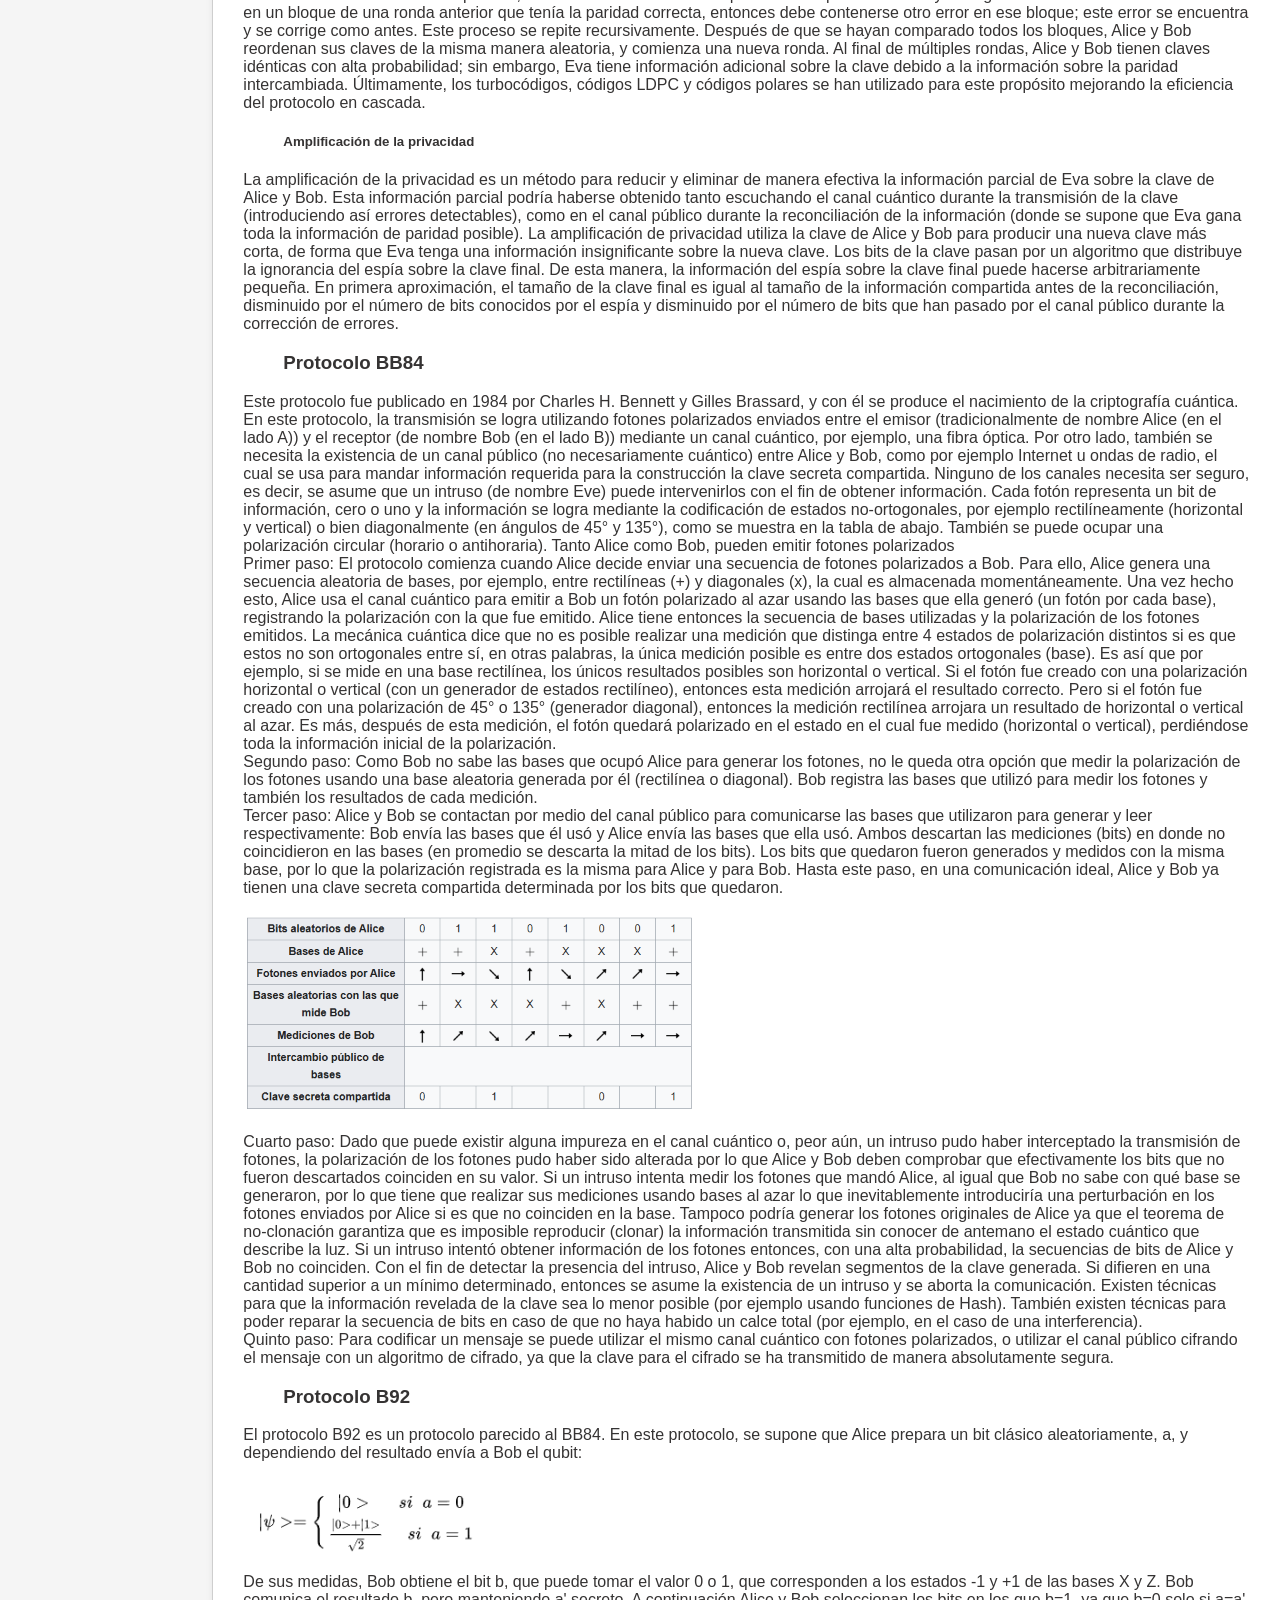
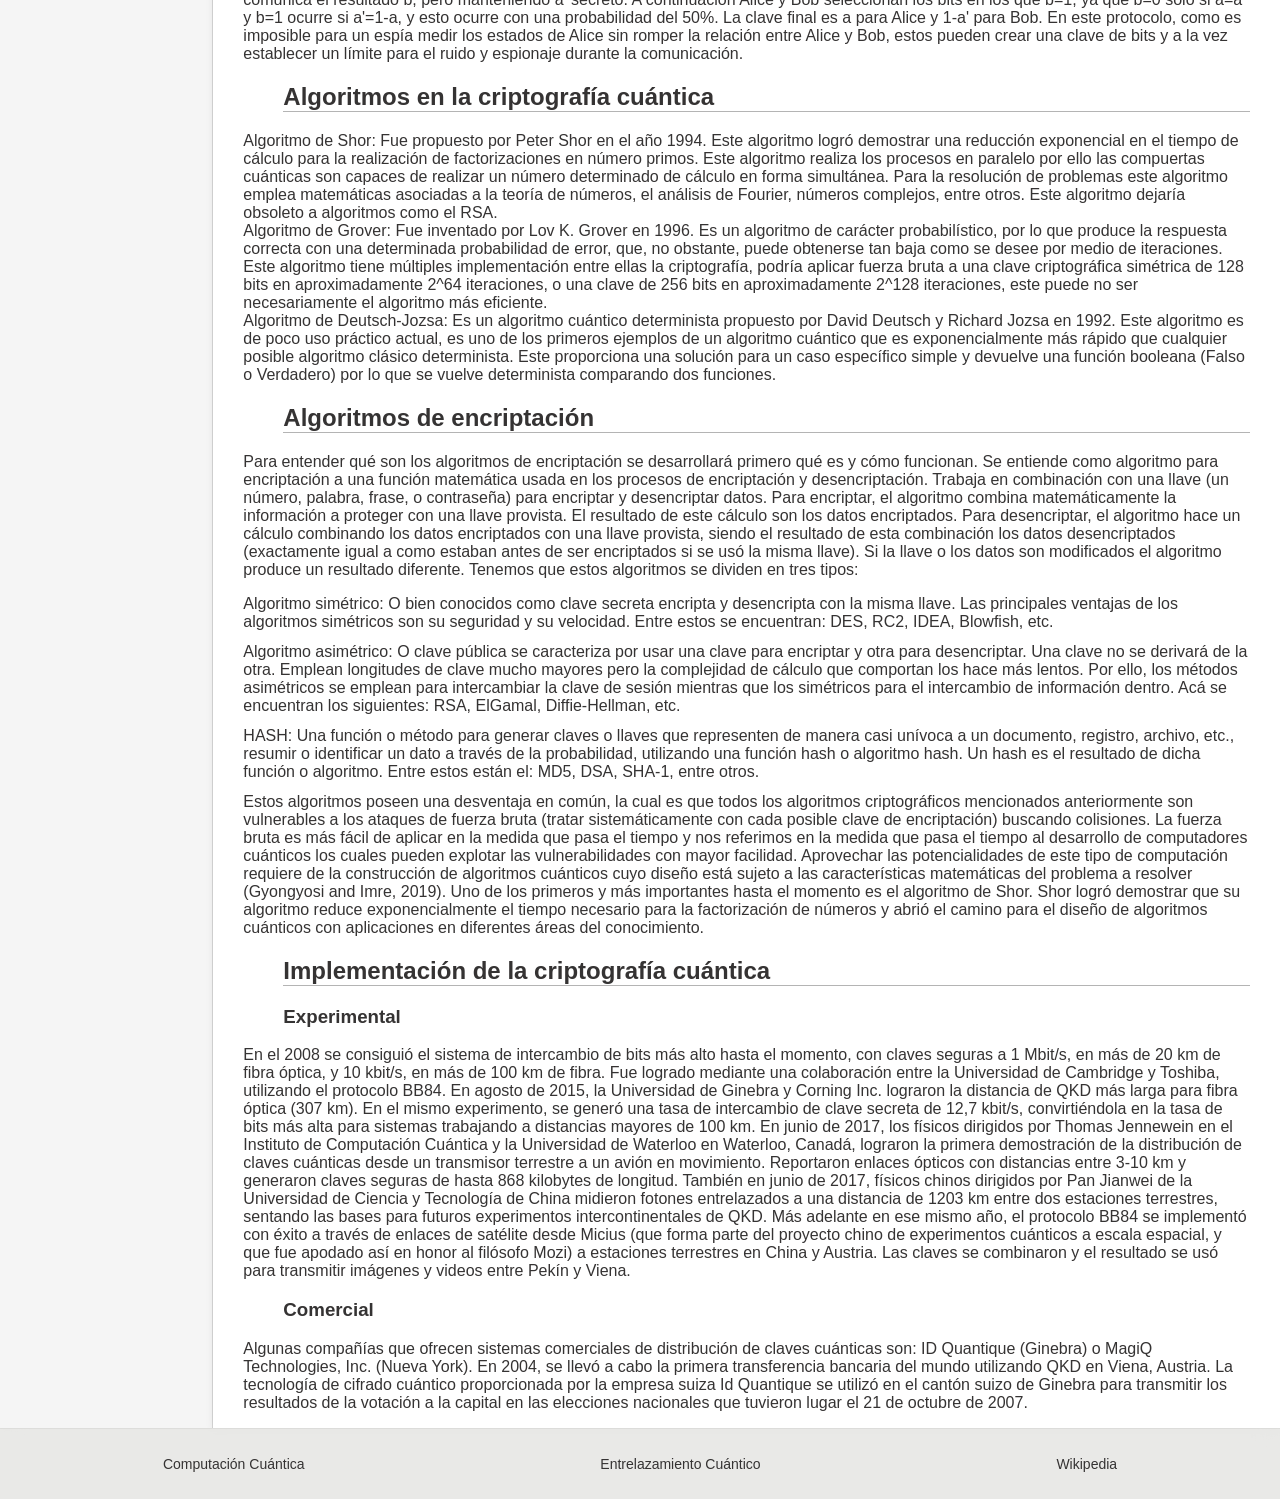
==== commit 8dfdb2b5: "pautas de aprobación" ====
--- a/criptografia.html
+++ b/criptografia.html
@@ -482,9 +482,7 @@
                 <li> <a href="https://es.wikipedia.org/wiki/Criptograf%C3%ADa_cu%C3%A1ntica">Wikipedia</a></li>
             </ul>
         </footer>
-
-        </div>
 </body>
-
-
-</html>
+</div>
+
+</html>
--- a/css/style.css
+++ b/css/style.css
@@ -143,7 +143,6 @@
     text-align: center;
     color: #555;
     font-size: 14px;
-    text-decoration: underline;
 }
 
 .Foot ul{
@@ -156,9 +155,13 @@
     margin: 25px 0 10px 20px; /*mete la img bien a la derecha, pero con cierto margen respecto al texto y demás*/
 }
 
-
 h2, h3, h4, h5, h6 {
     margin-left: 40px;
+    scroll-margin-top: 110px; /*cierto margen al apretar los links*/
+}
+
+h2 {
+    border-bottom: 1px solid #b4b4b4;
 }
 
 ul {
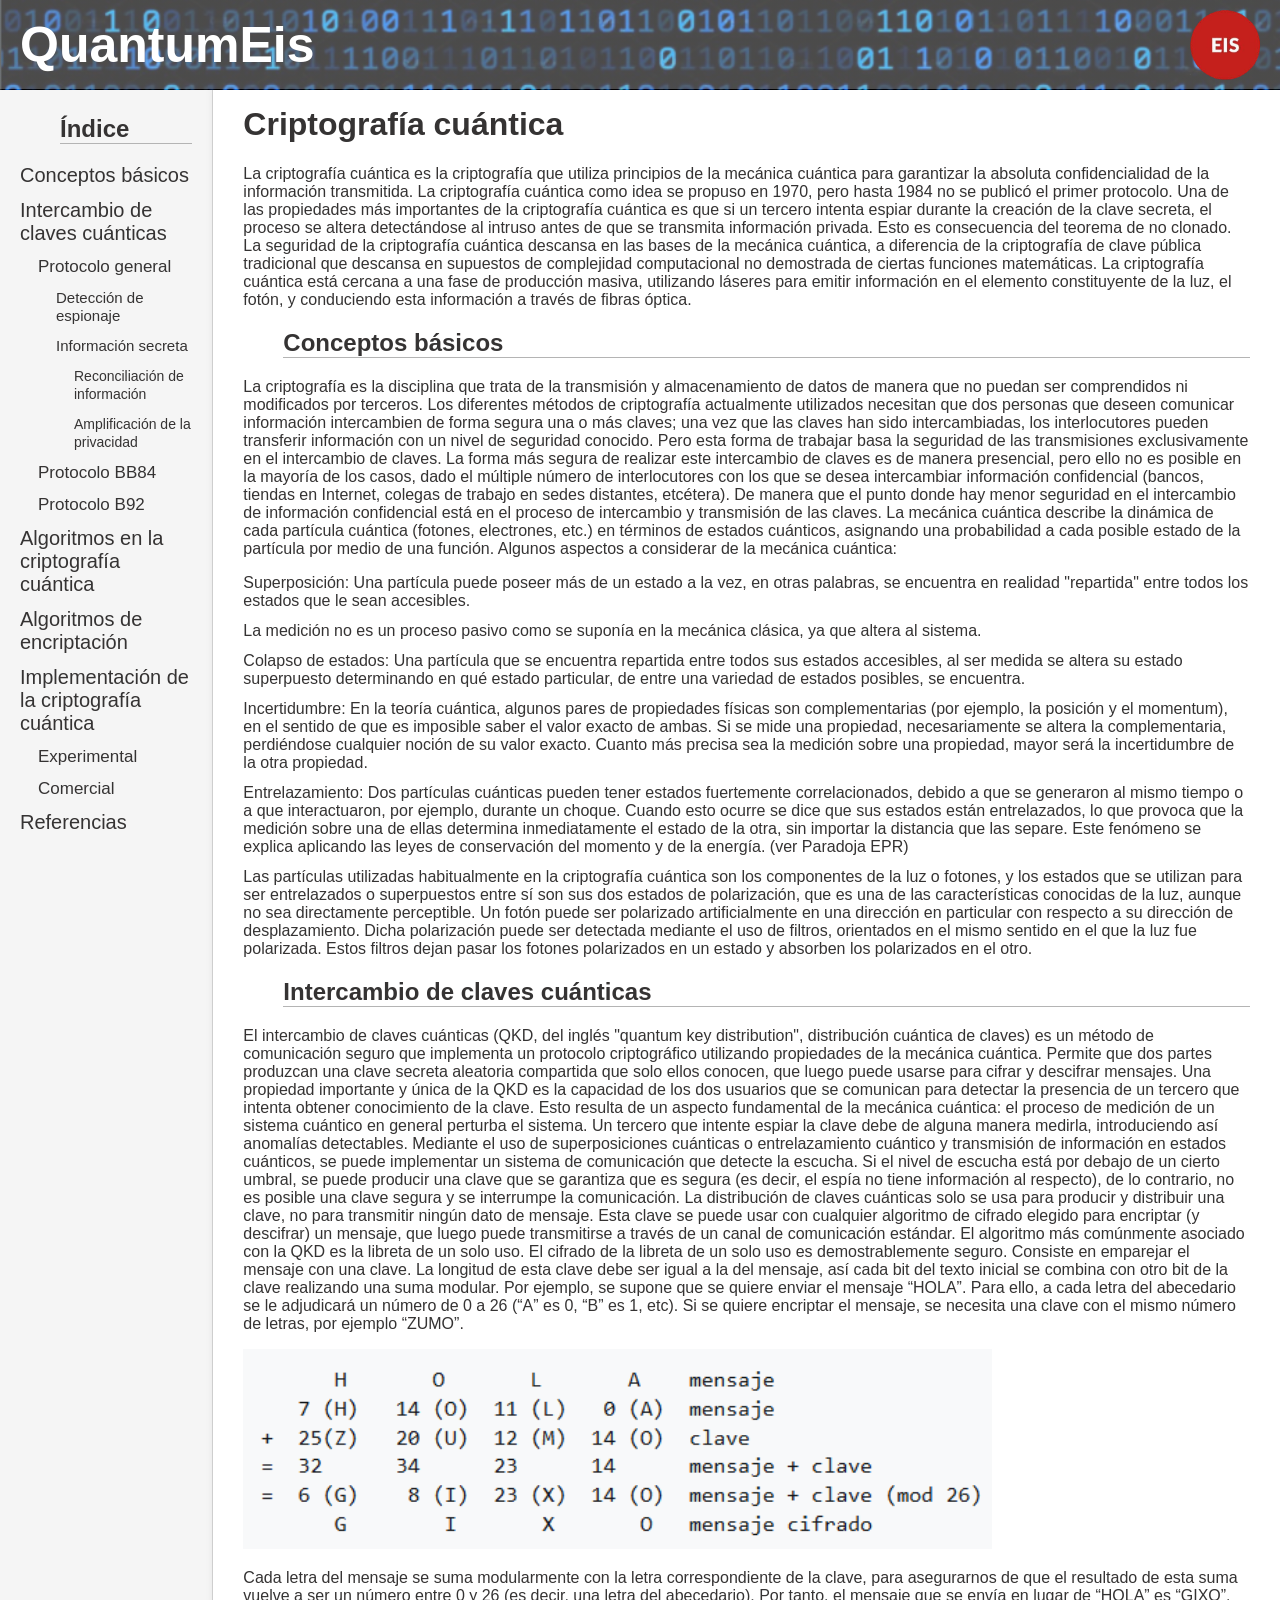
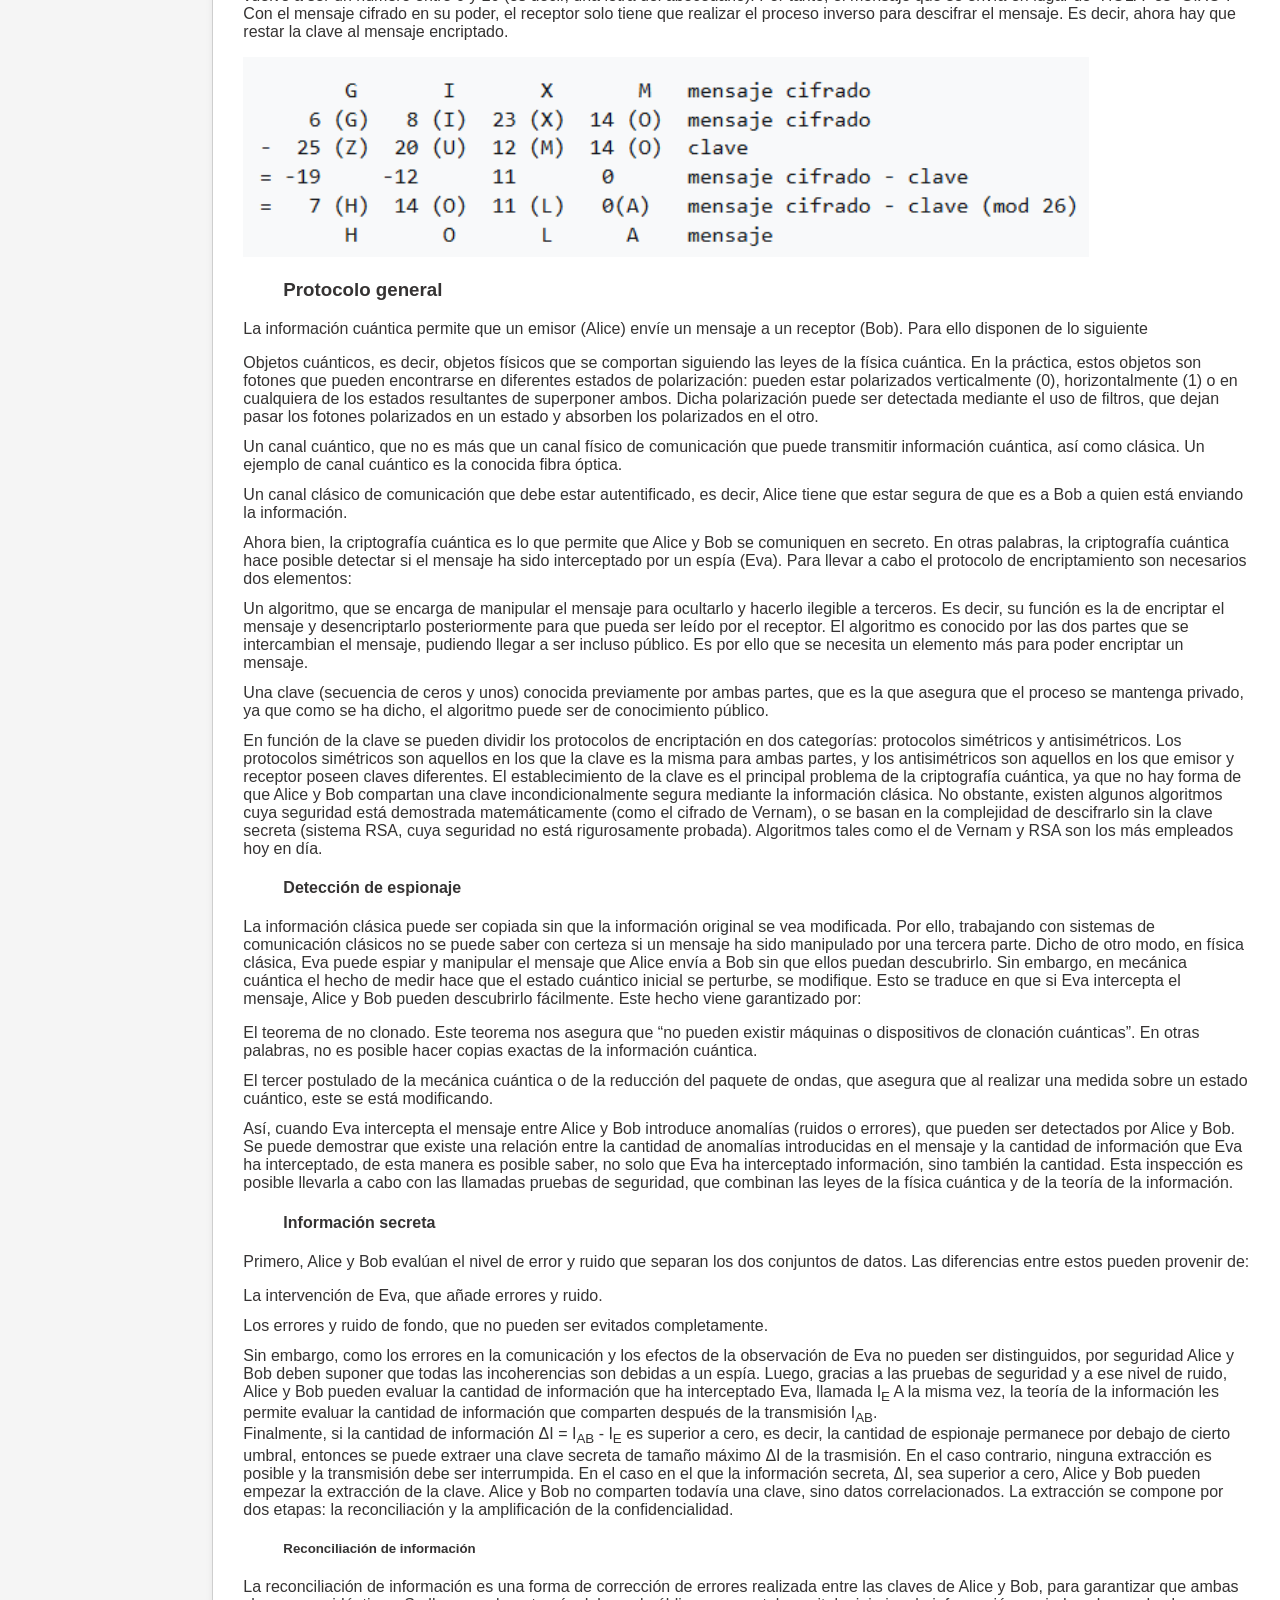
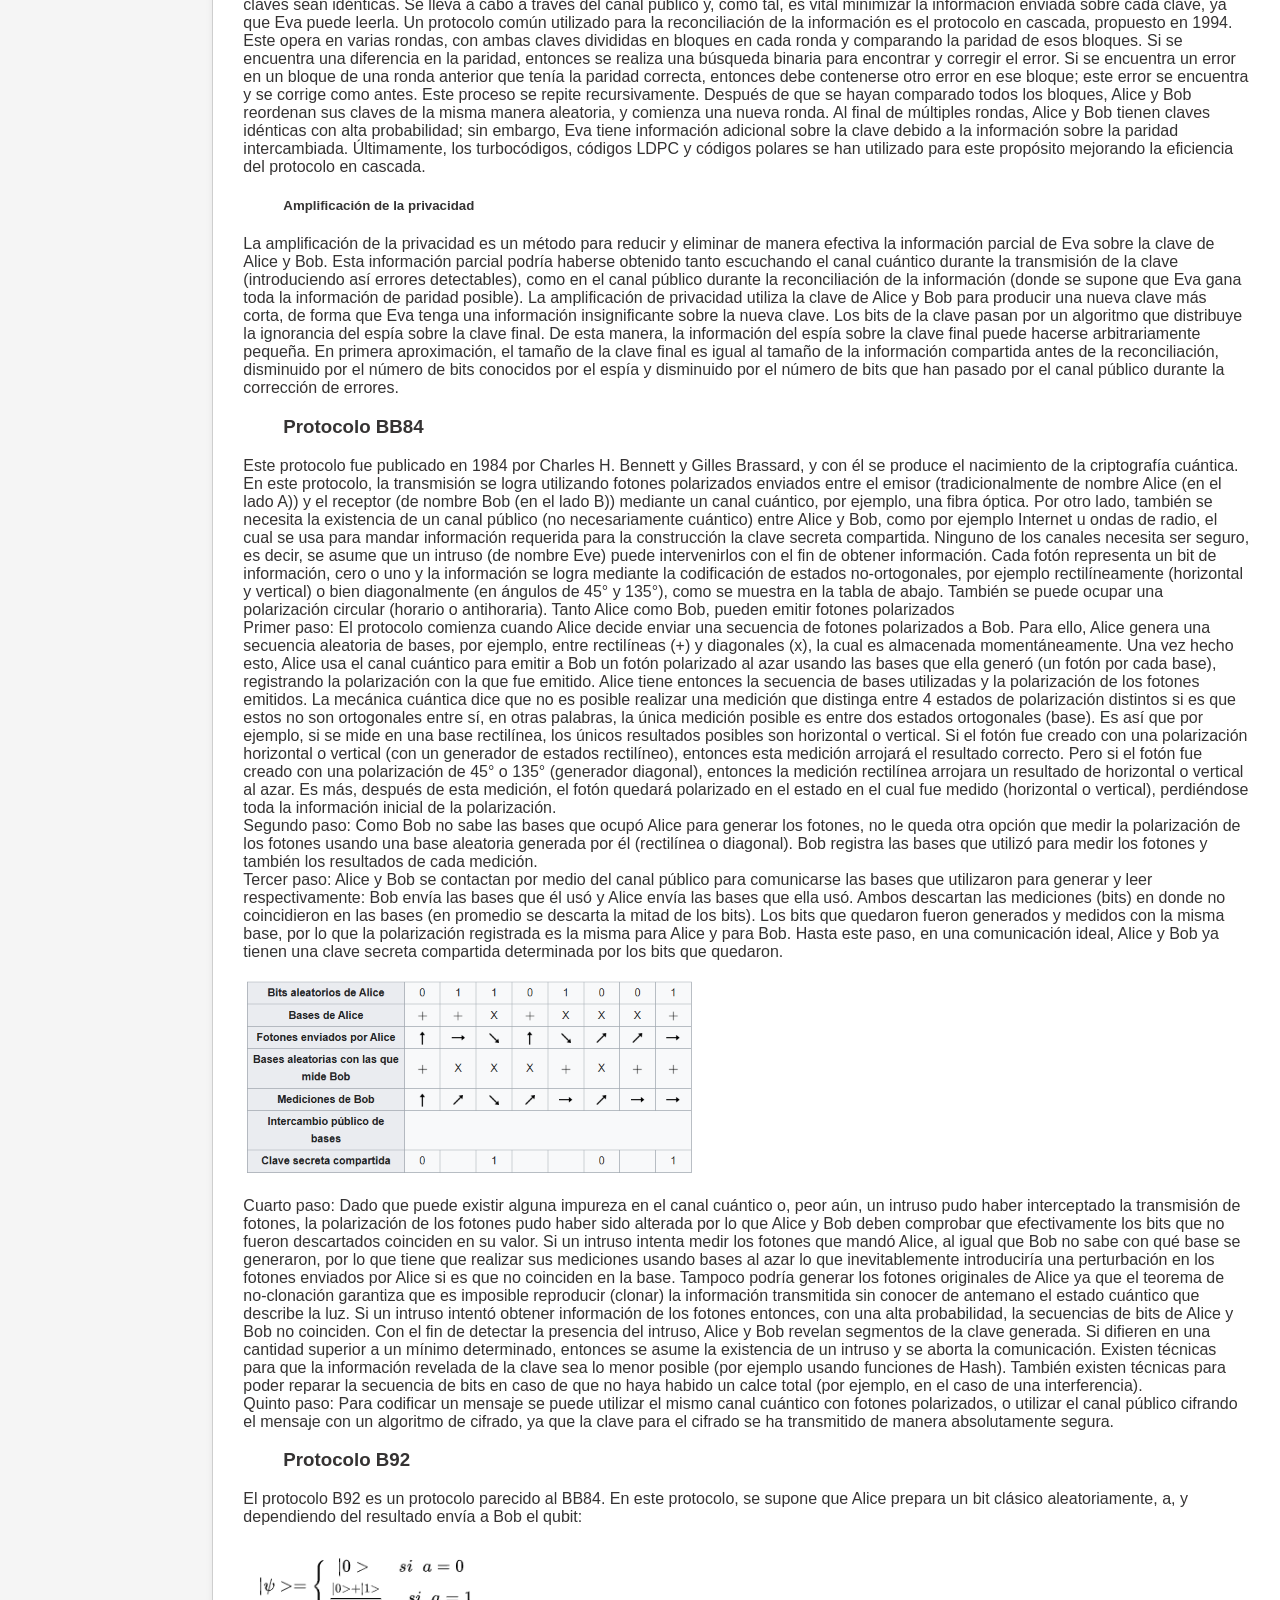
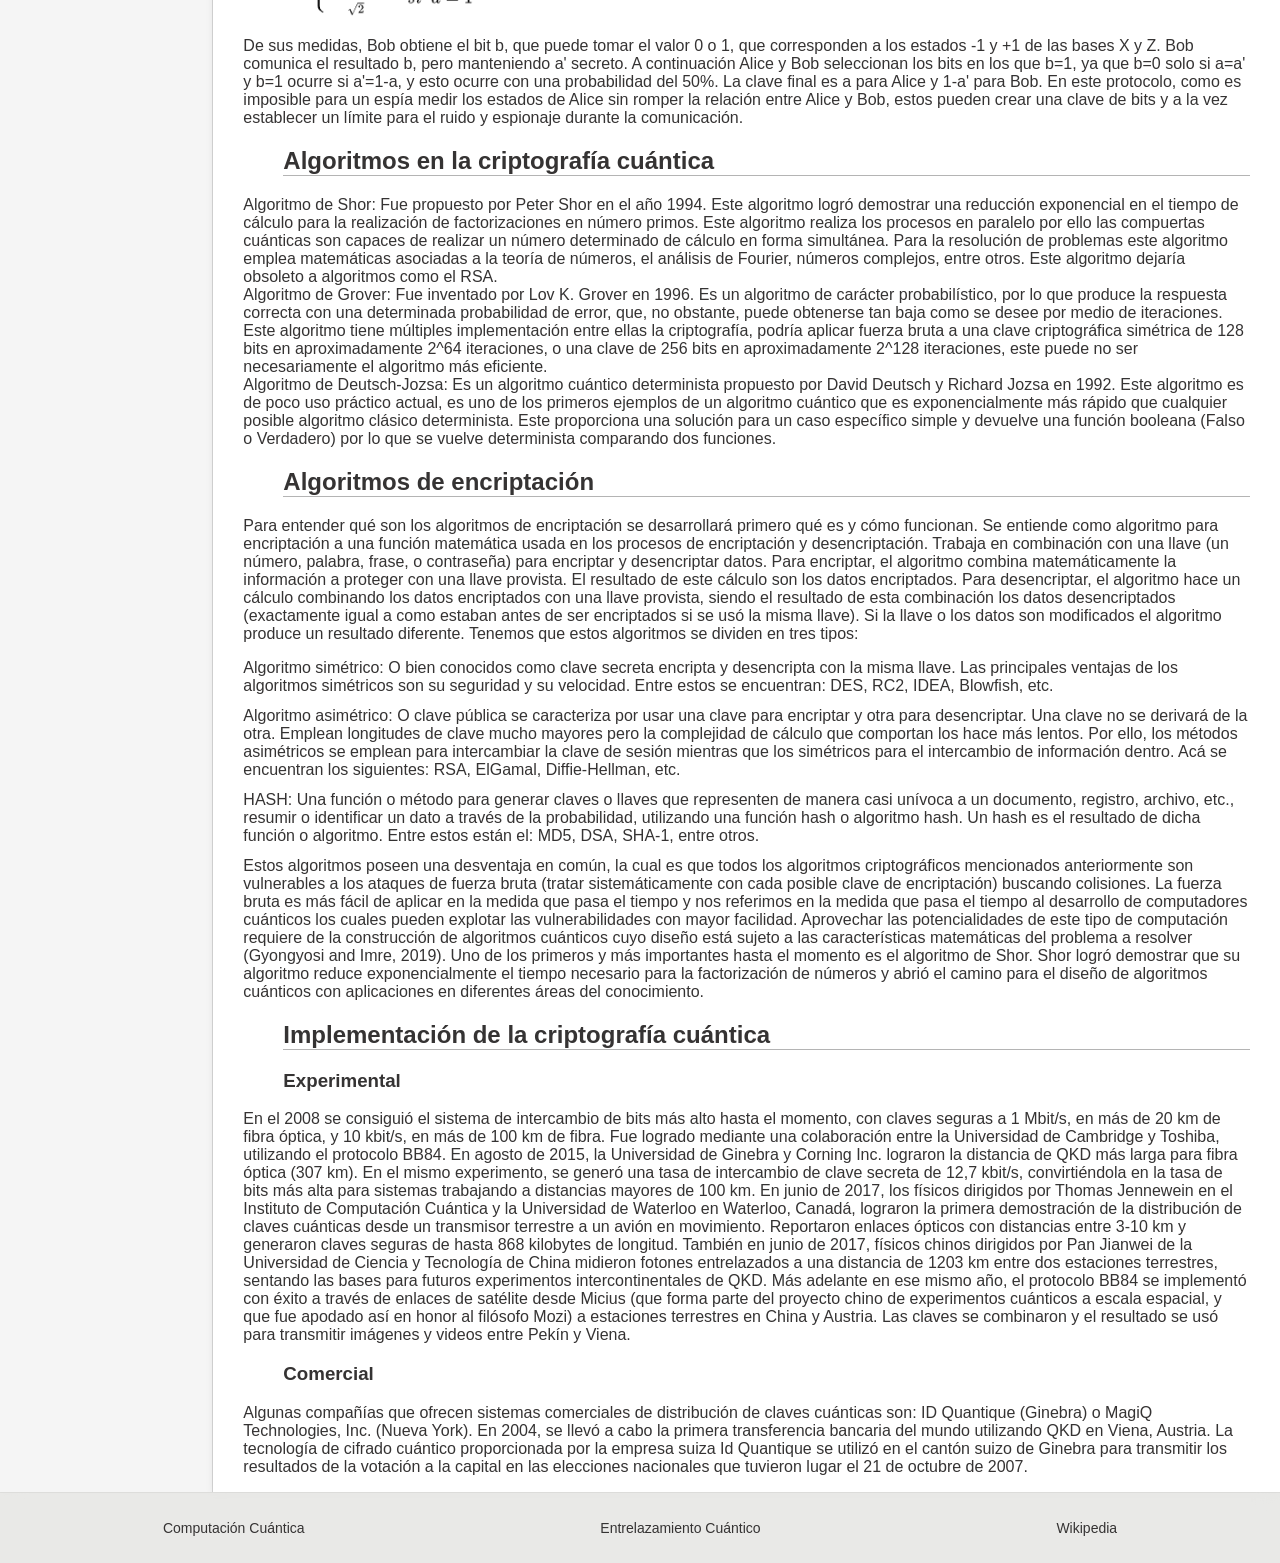
==== commit 141754fc: "Correcciones Entrega 2 - cripto" ====
--- a/criptografia.html
+++ b/criptografia.html
@@ -9,7 +9,7 @@
 <body>
     <div class="pag">
         <header class="Head">
-            <h1>Criptografía cuántica</h1>
+            <h1>QuantumEis</h1>
             <img src="imagenes/eis.png" alt="logo" class="logo">
         </header>
 
@@ -53,6 +53,7 @@
         </aside>
 
         <main class="Body">
+            <h1>Criptografía cuántica</h1>
             <p>
                 La criptografía cuántica es la criptografía que utiliza principios de la mecánica cuántica para
                 garantizar la absoluta confidencialidad de la información transmitida. La criptografía cuántica como
@@ -482,7 +483,9 @@
                 <li> <a href="https://es.wikipedia.org/wiki/Criptograf%C3%ADa_cu%C3%A1ntica">Wikipedia</a></li>
             </ul>
         </footer>
+
+        </div>
 </body>
-</div>
-
-</html>+
+
+</html>
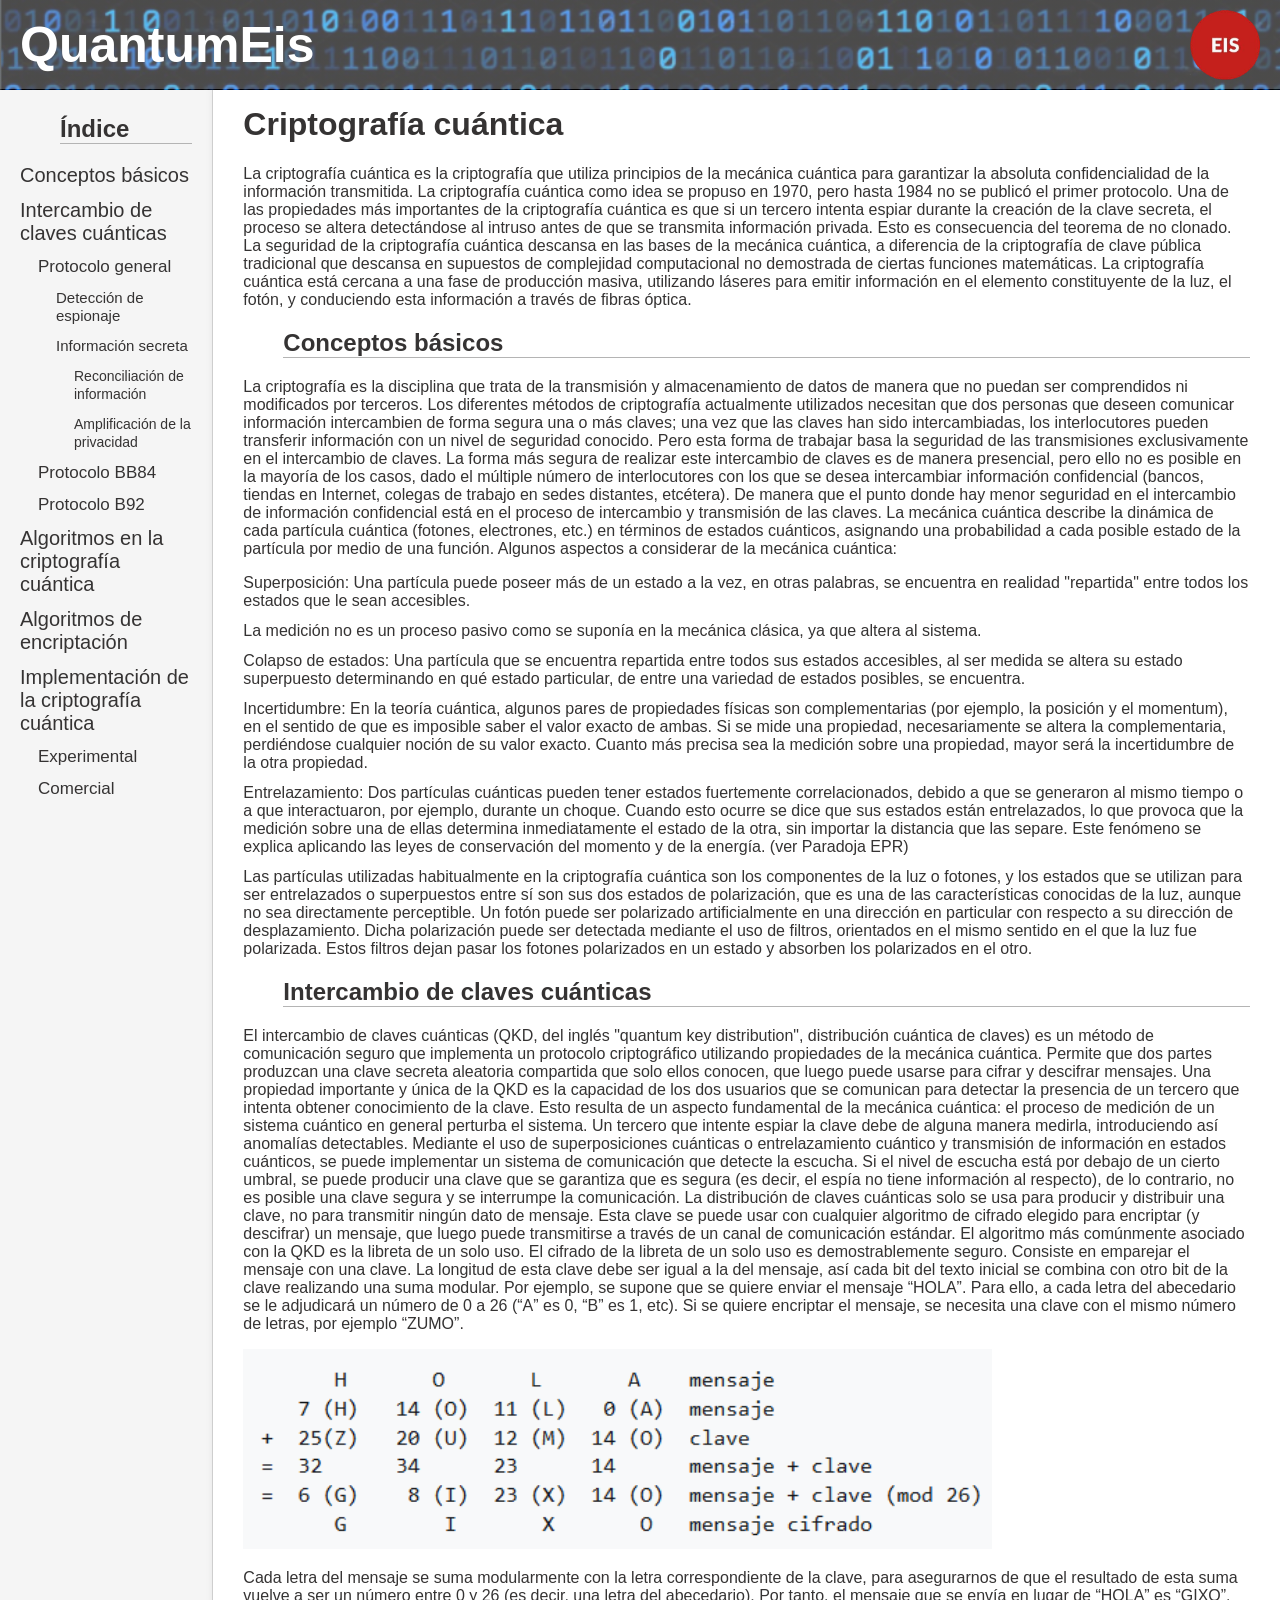
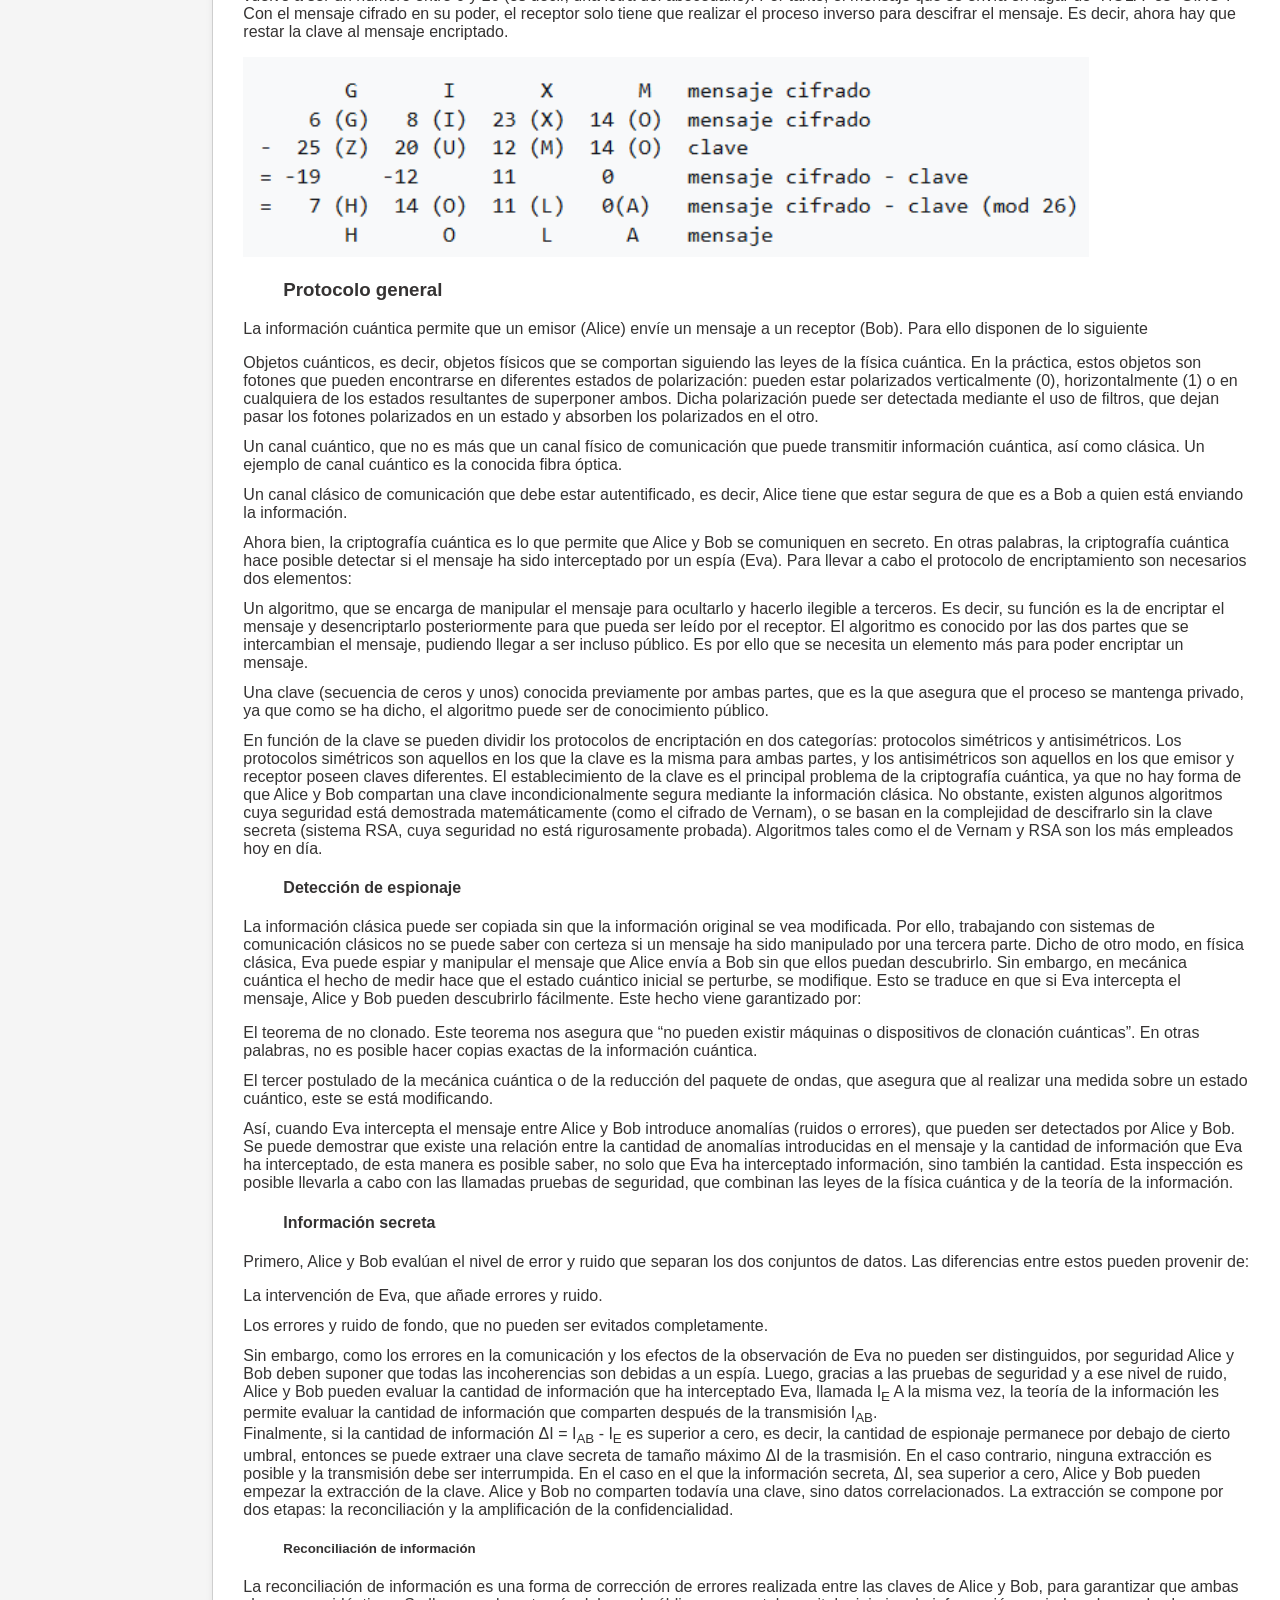
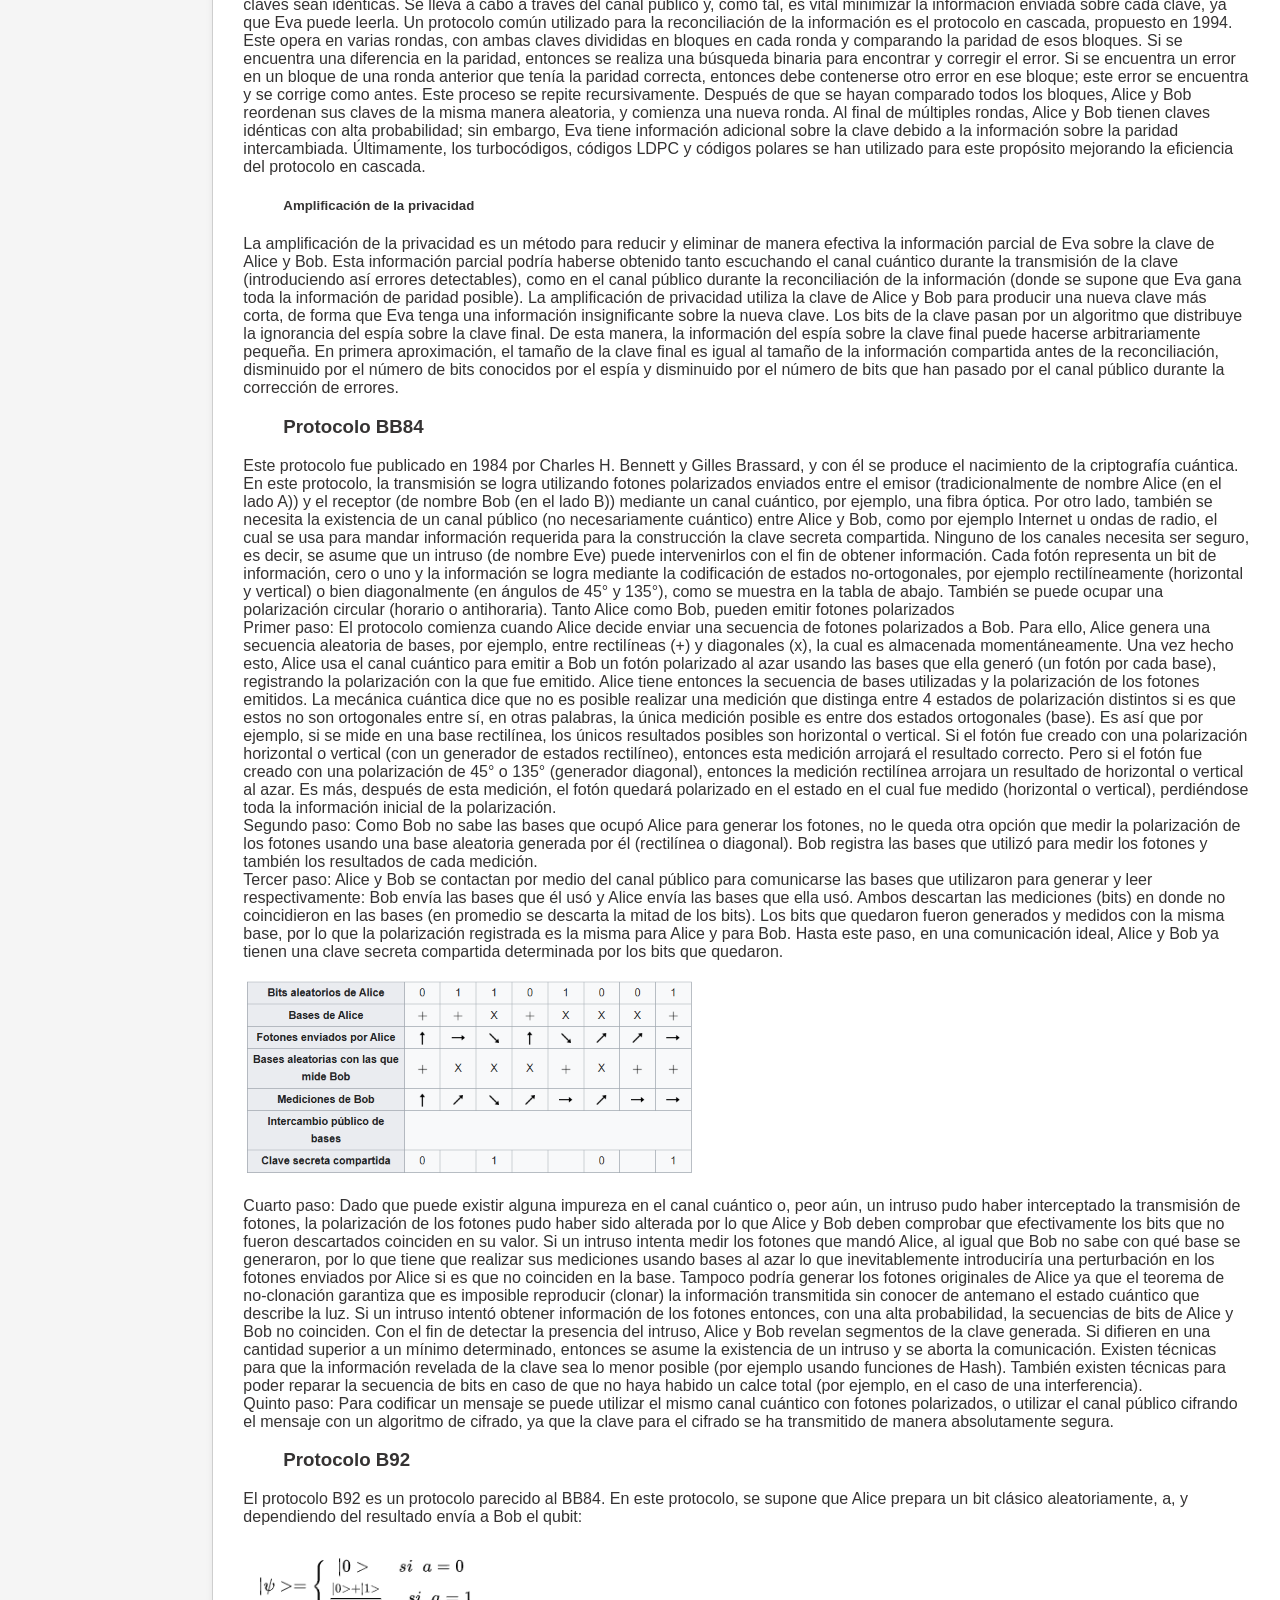
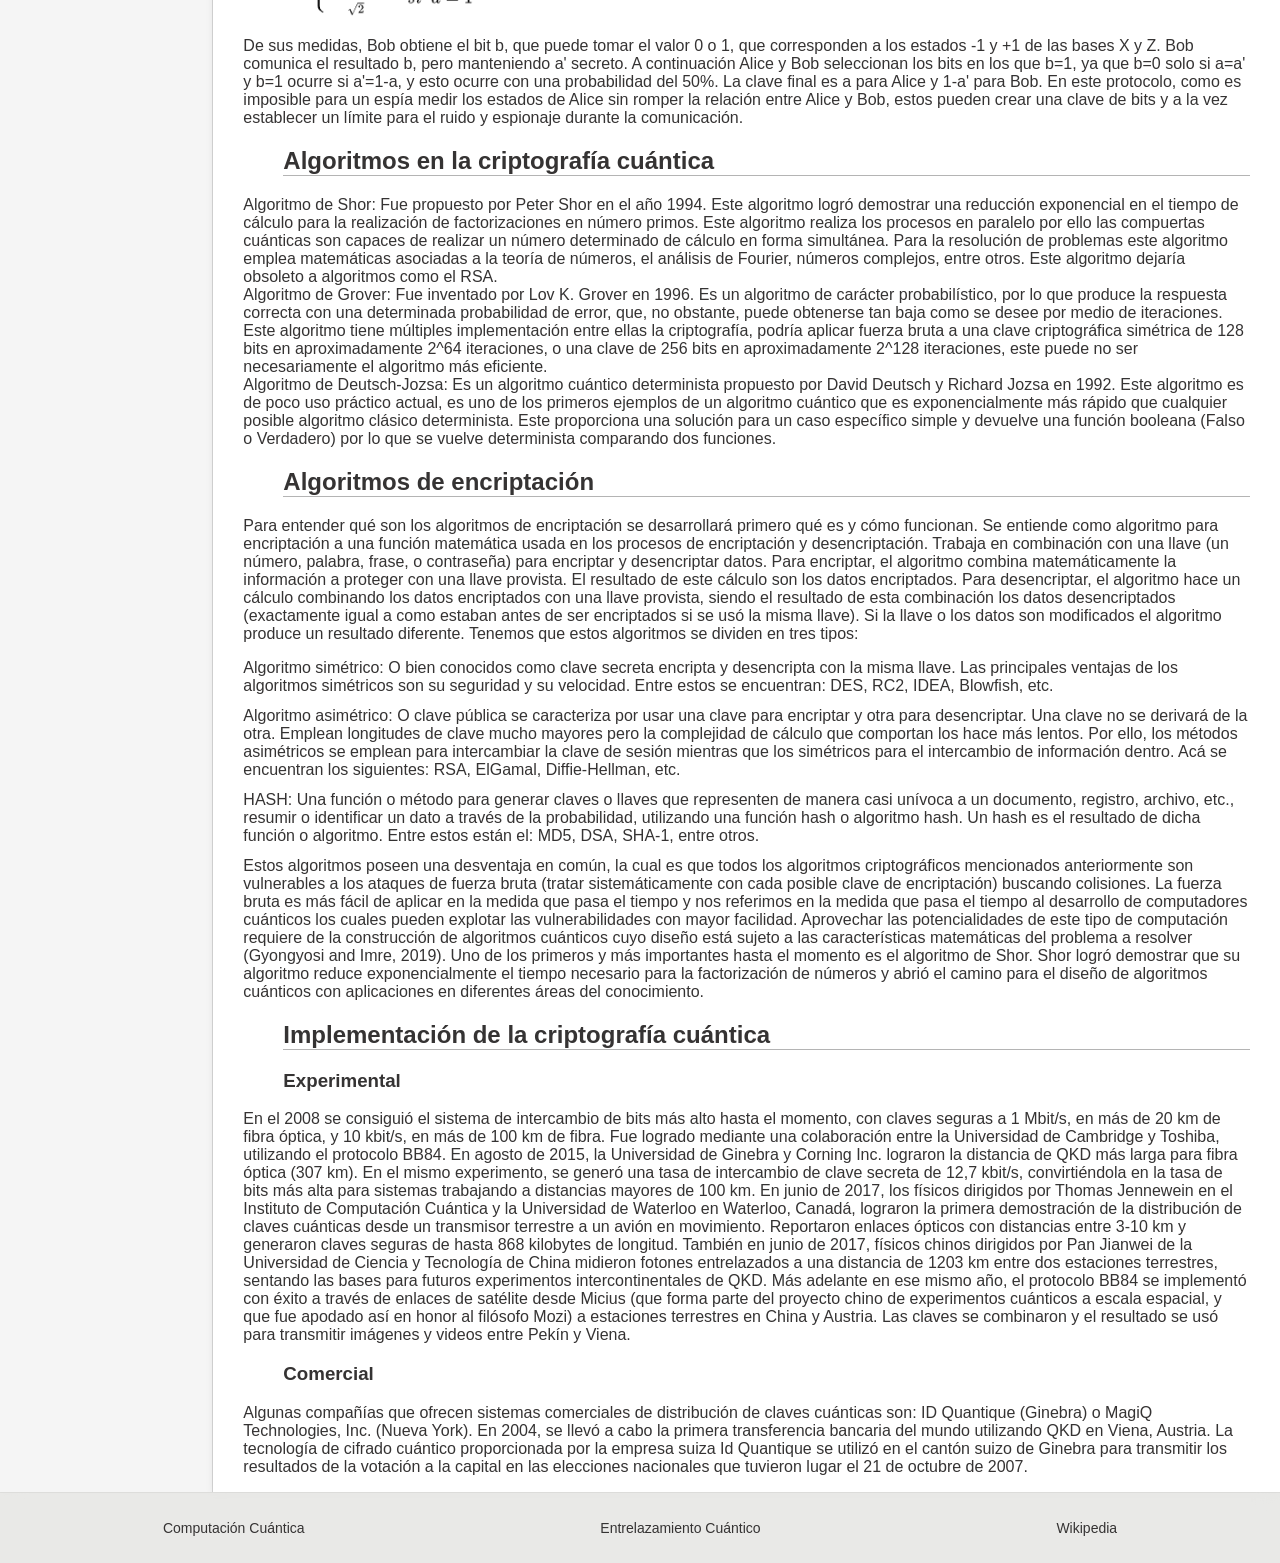
==== commit 79c74360: "Indice mediante DOOM" ====
--- a/criptografia.html
+++ b/criptografia.html
@@ -4,6 +4,7 @@
     <title id="cripto">Criptografía Cuántica</title>
     <link rel="stylesheet" href="css/style.css">
     <link rel="stylesheet" href="css/cripto.css">
+    <script src="java_s/main.js" defer></script>
 </head>
 
 <body>
@@ -13,43 +14,9 @@
             <img src="imagenes/eis.png" alt="logo" class="logo">
         </header>
 
-
         <aside class="Ind">
             <h2>Índice</h2>
-            <ul>
-                    <li><a href="#conceptos">Conceptos básicos</a></li>
-                    <li>
-                        <a href="#intercambio">Intercambio de claves cuánticas</a>
-                        <ul>
-                            <li>
-                                <a href="#protoGen">Protocolo general</a>
-                                <ul>
-                                    <li><a href="#deteEsp">Detección de espionaje</a></li>
-                                    <li>
-                                        <a href="#infoSec">Información secreta</a>
-                                        <ul>
-                                            <li><a href="#recoInfo">Reconciliación de información</a></li>
-                                            <li><a href="#ampli">Amplificación de la privacidad</a></li>
-                                        </ul>
-                                    </li>
-                                </ul>
-                            <li><a href="#protoBB8">Protocolo BB84</a></li>
-                            <li><a href="#protoB92">Protocolo B92</a></li>
-                    </li>
-                </ul>
-                </li>
-                <li><a href="#algoCripto">Algoritmos en la criptografía cuántica</a></li>
-                <li><a href="#algoEncripto">Algoritmos de encriptación</a></li>
-                <li>
-                    <a href="#imple">Implementación de la criptografía cuántica</a>
-                    <ul>
-                        <li><a href="#exp">Experimental</a></li>
-                        <li><a href="#com">Comercial</a></li>
-                    </ul>
-                </li>
-                <li><a href="#ref">Referencias</a></li>
-
-            </ul>
+            <ul id="lista_indice"> </ul>
         </aside>
 
         <main class="Body">
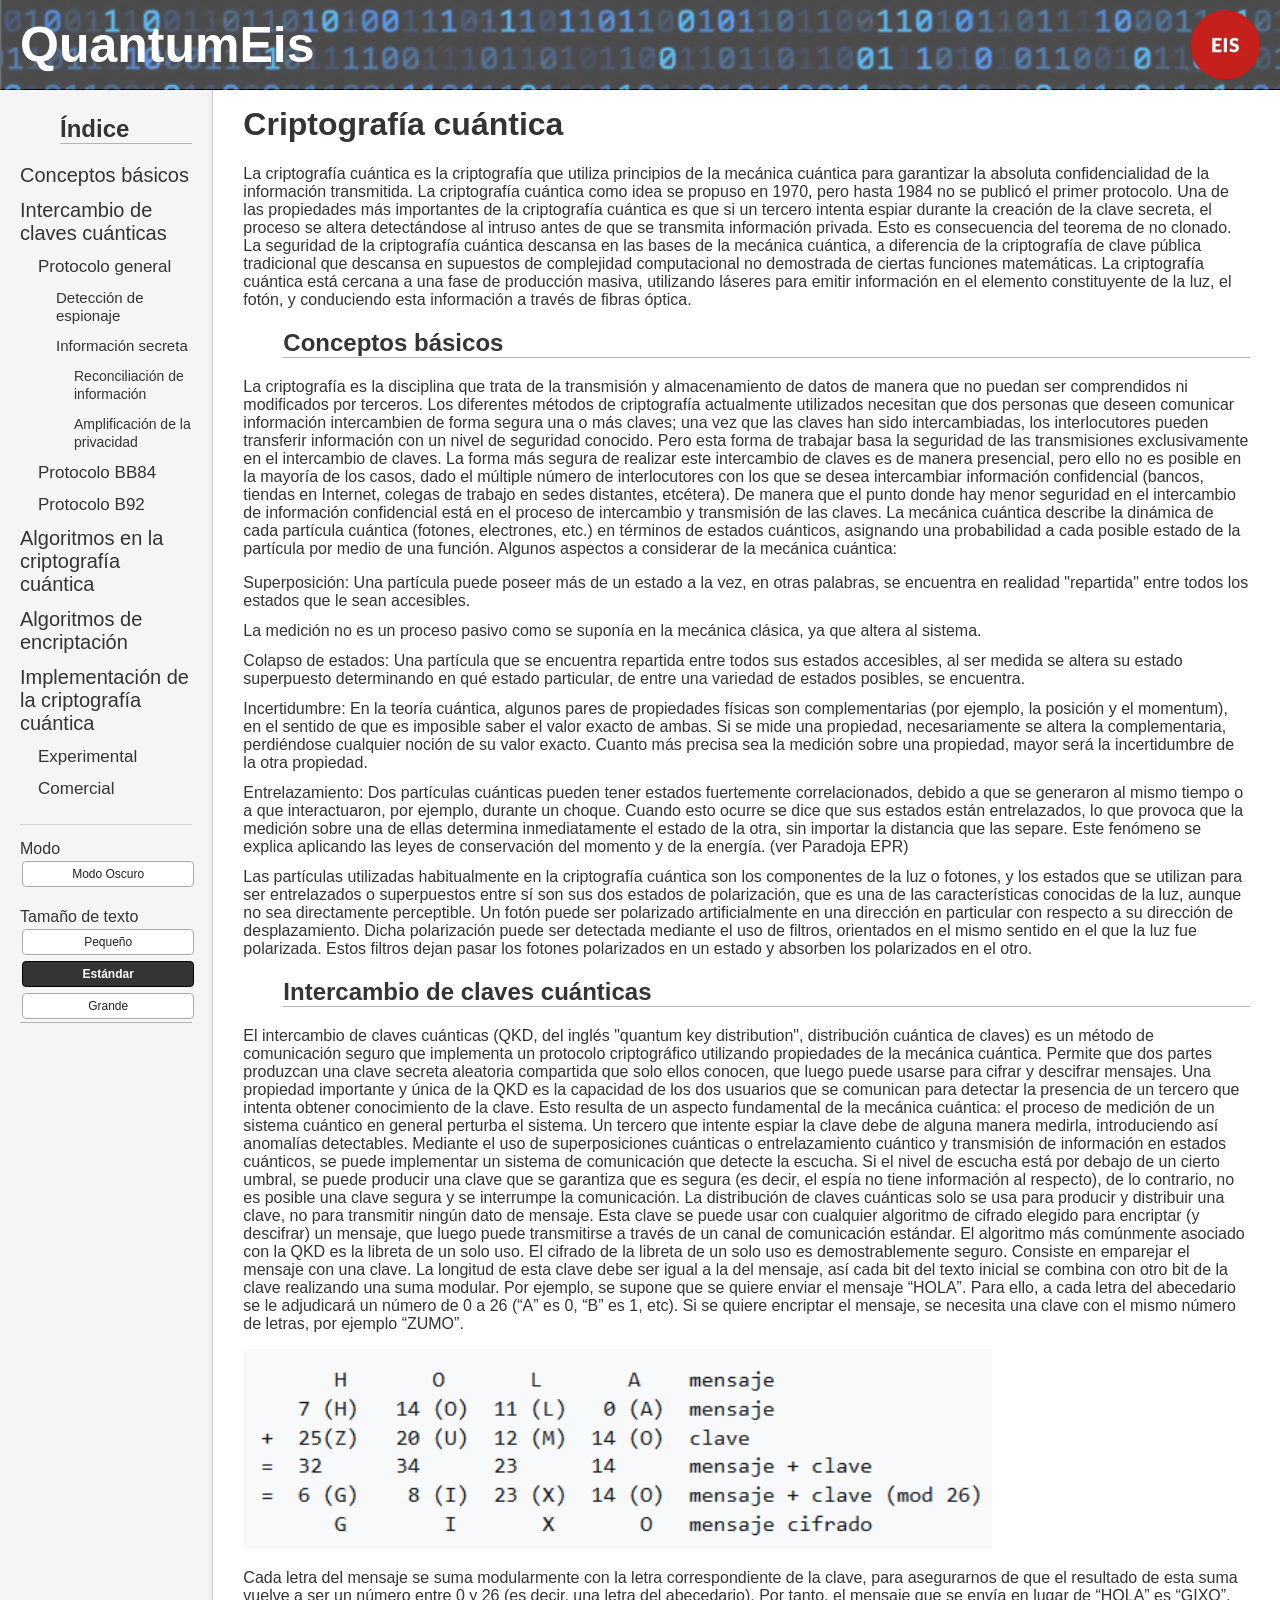
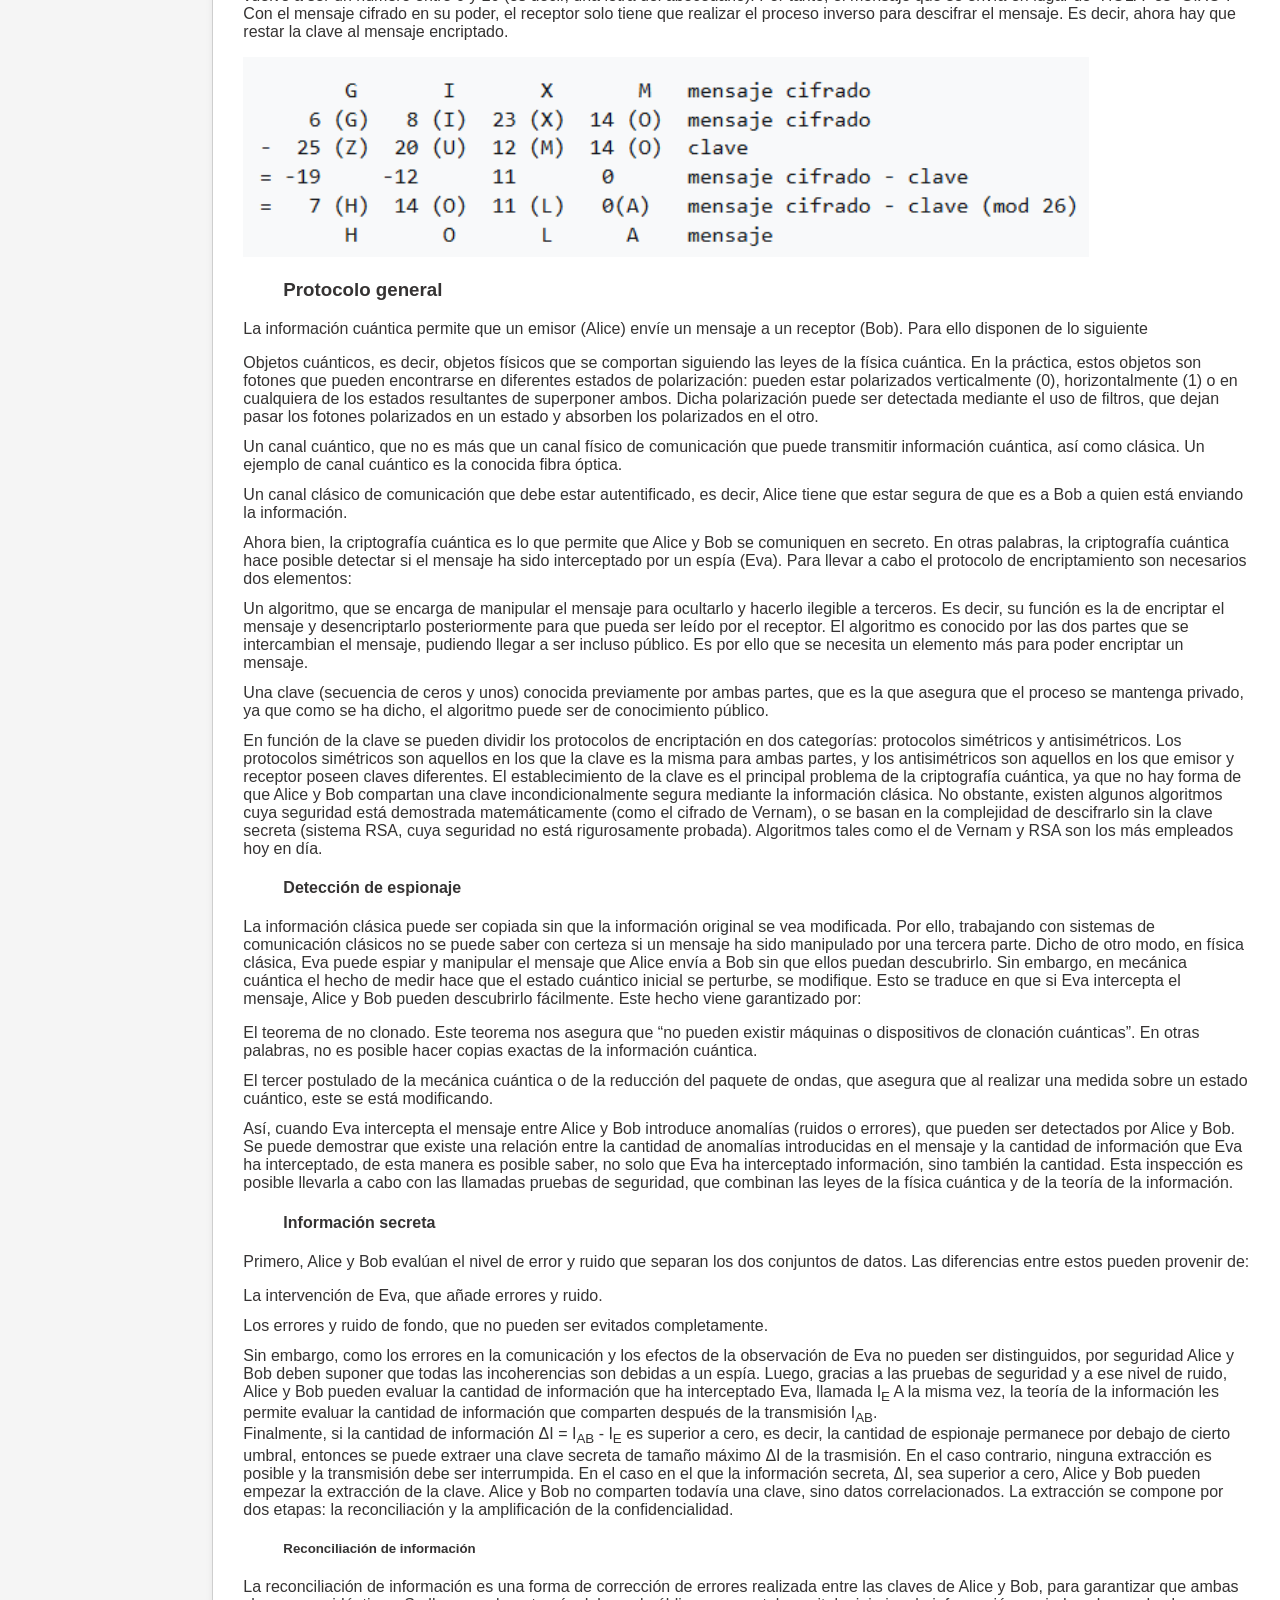
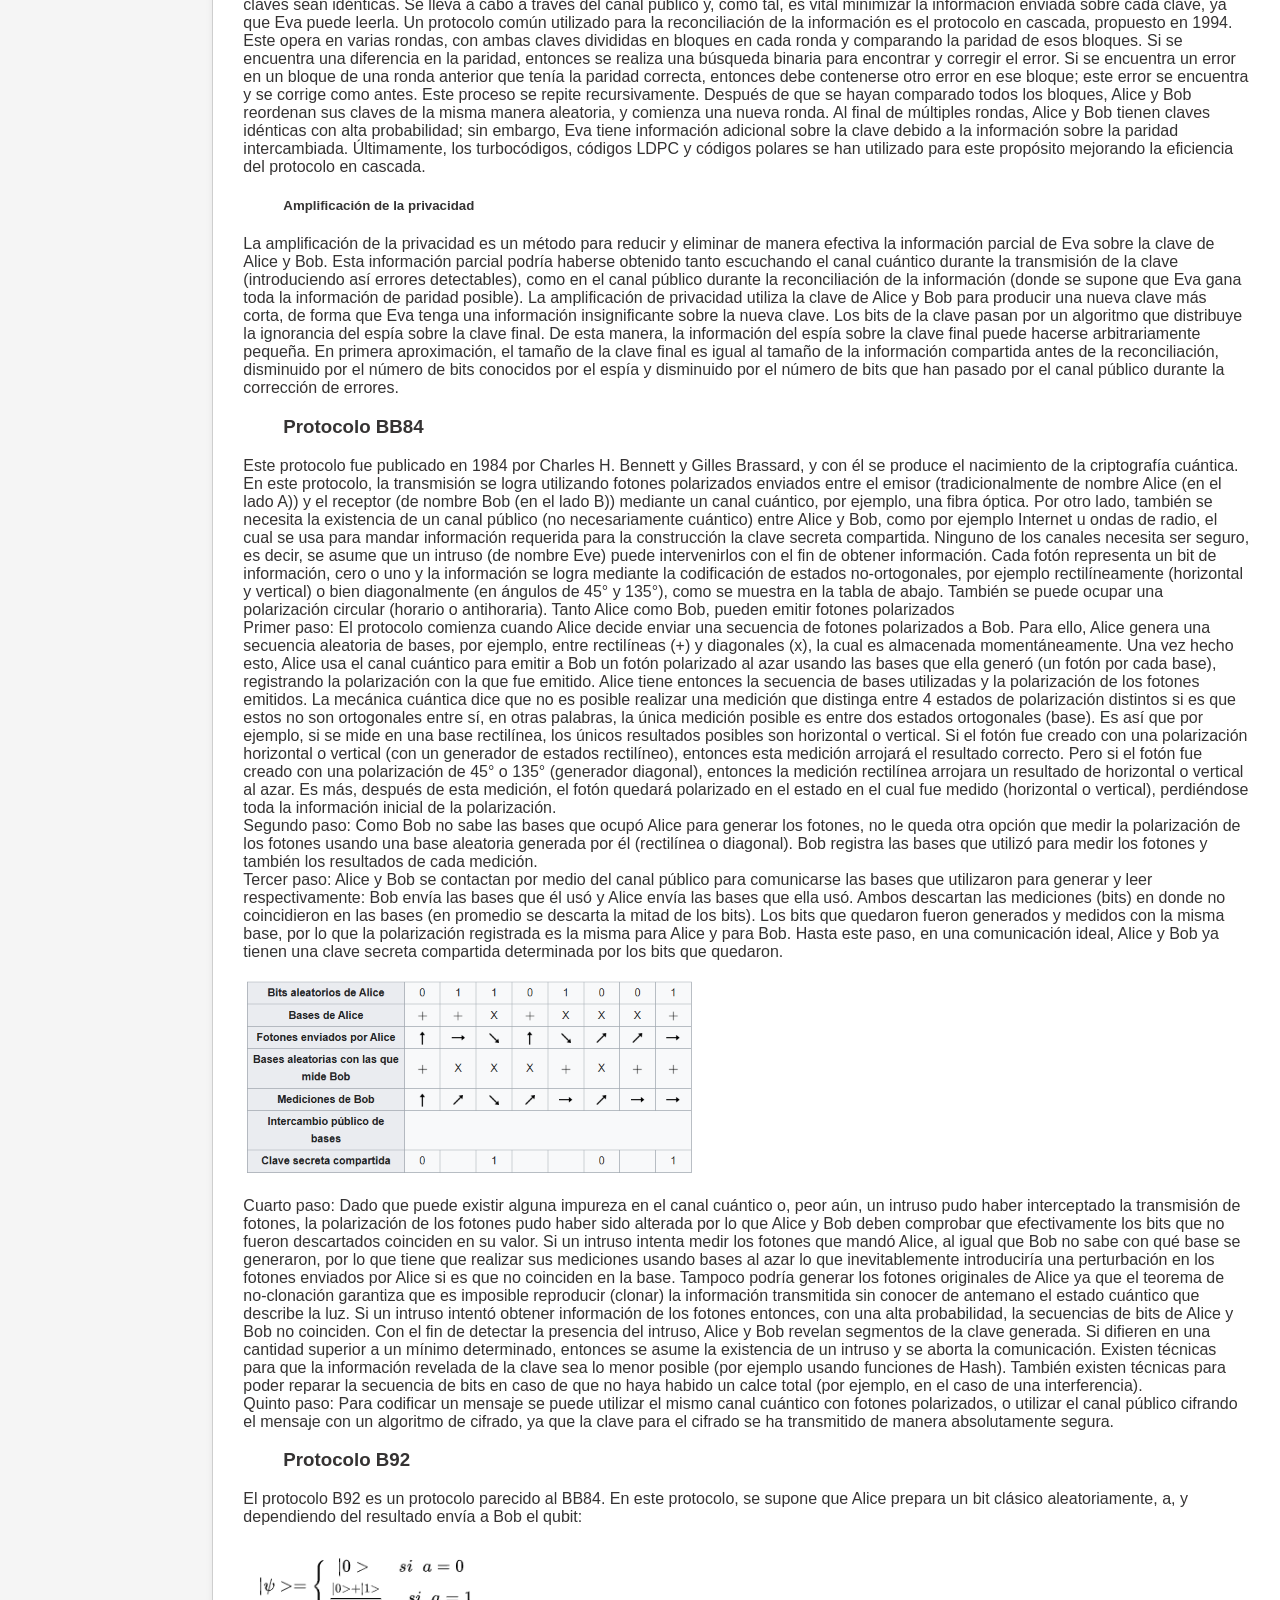
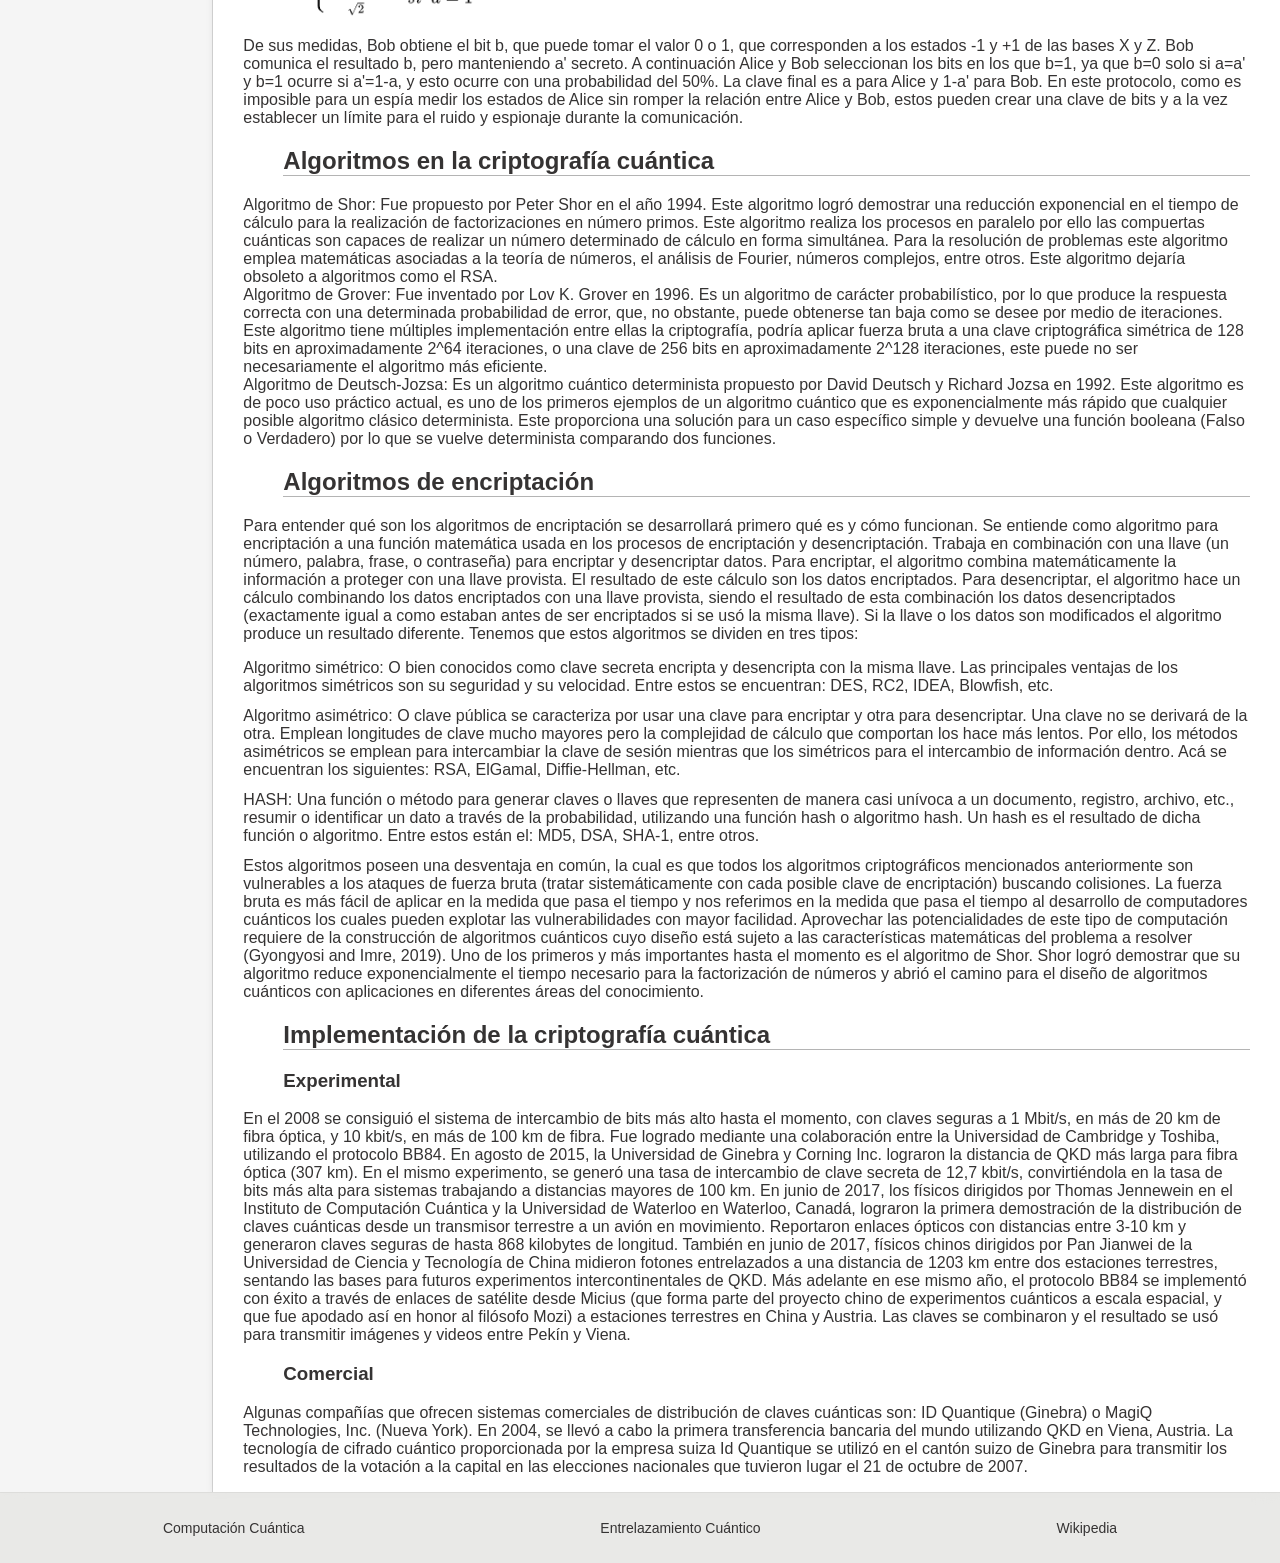
==== commit 550cb818: "Botones" ====
--- a/criptografia.html
+++ b/criptografia.html
@@ -17,6 +17,20 @@
         <aside class="Ind">
             <h2>Índice</h2>
             <ul id="lista_indice"> </ul>
+
+             <!-- Apartado 5 -->
+              <div id="panel_apariencias" class = "panel_apariencias">
+                <span>Modo<br></span>
+                <button id="btn_modo" class="btn_modo" type="button">Modo Oscuro</button>
+
+                <div class="selector_fuente">
+                    <span><br>Tamaño de texto<br></span>
+                    <button id="btn_fuente_chica" class="btn_fuente" type="button">Pequeño</button> <br>
+                    <button id="btn_fuente_media" class="btn_fuente activo" type="button">Estándar</button><br>
+                    <button id="btn_fuente_grande" class="btn_fuente" type="button">Grande</button>
+                </div>
+              </div>
+
         </aside>
 
         <main class="Body">
--- a/css/style.css
+++ b/css/style.css
@@ -177,4 +177,107 @@
 
 li {
     margin: 12px 0;
+}
+
+
+/* === APARTADO 5 === */
+
+.panel_apariencias {
+    margin-top: 25px;
+    padding-top: 15px;
+    border-top: 1px solid #d6d6d6;
+    border-bottom: 1px solid #b4b4b4;
+}
+
+.panel_apariencias button {
+    cursor: pointer;
+    padding: 5px 8px;
+    margin: 3px 2px;
+    border: 1px solid #aaa;
+    border-radius: 4px;
+    background-color: #ffffff;
+    color: #222222;
+}
+
+/*Botón de tamaño act*/
+.btn_fuente.activo {
+    background-color: #353333;
+    color: #ffffff;
+    font-weight: bold;
+    border-color: #000000;
+}
+
+/*Botones*/
+.btn_fuente, .btn_modo{
+    flex: 1;
+    width: 100%;
+    padding: 8px 12px;
+
+    text-align: center;
+    display: inline-flex;
+    justify-content: center;
+    align-items: center;
+
+    border: 1px solid #ced4da;
+    background-color: #ffffff;
+    color: #495057;
+
+    border-radius: 4px;
+    font-size: 12px;
+    cursor: pointer;
+    box-sizing: border-box;
+    transition: all 0.2s ease;
+}
+
+/* === MODO OSCURO === */
+body.oscuro .pag {
+    background-color: #121212;
+    color: #e0e0e0;
+}
+
+body.oscuro .Ind {
+    background-color: #1e1e1e;
+    border-right-color: #333333;
+    box-shadow: 2px 0 6px rgba(0, 0, 0, 0.4);
+}
+
+body.oscuro .Body {
+    background-color: #1a1a1a;
+    color: #e0e0e0;
+    box-shadow: 0 2px 8px rgba(0, 0, 0, 0.4);
+}
+
+body.oscuro .Foot {
+    background-color: rgba(30, 30, 30, 0.85);
+    color: #aaaaaa;
+    border-top-color: #333333;
+}
+
+body.oscuro a {
+    color: #8ab4f8;
+}
+
+/*Botones EN modo oscuro*/
+body.oscuro .panel_apariencias button {
+    background-color: #2c2c2c;
+    color: #ffffff;
+    border-color: #555555;
+}
+
+/* Botón de fuente act en modo oscuro */
+body.oscuro .btn_fuente.activo {
+    background-color: #8ab4f8;
+    color: #121212;
+}
+
+
+
+/* === TAMAÑOS DE FUENTE === */
+
+.Body.fuente_pequena {
+    font-size: 0.85rem;
+}
+
+.Body.fuente_grande {
+    font-size: 1.25rem;
 }
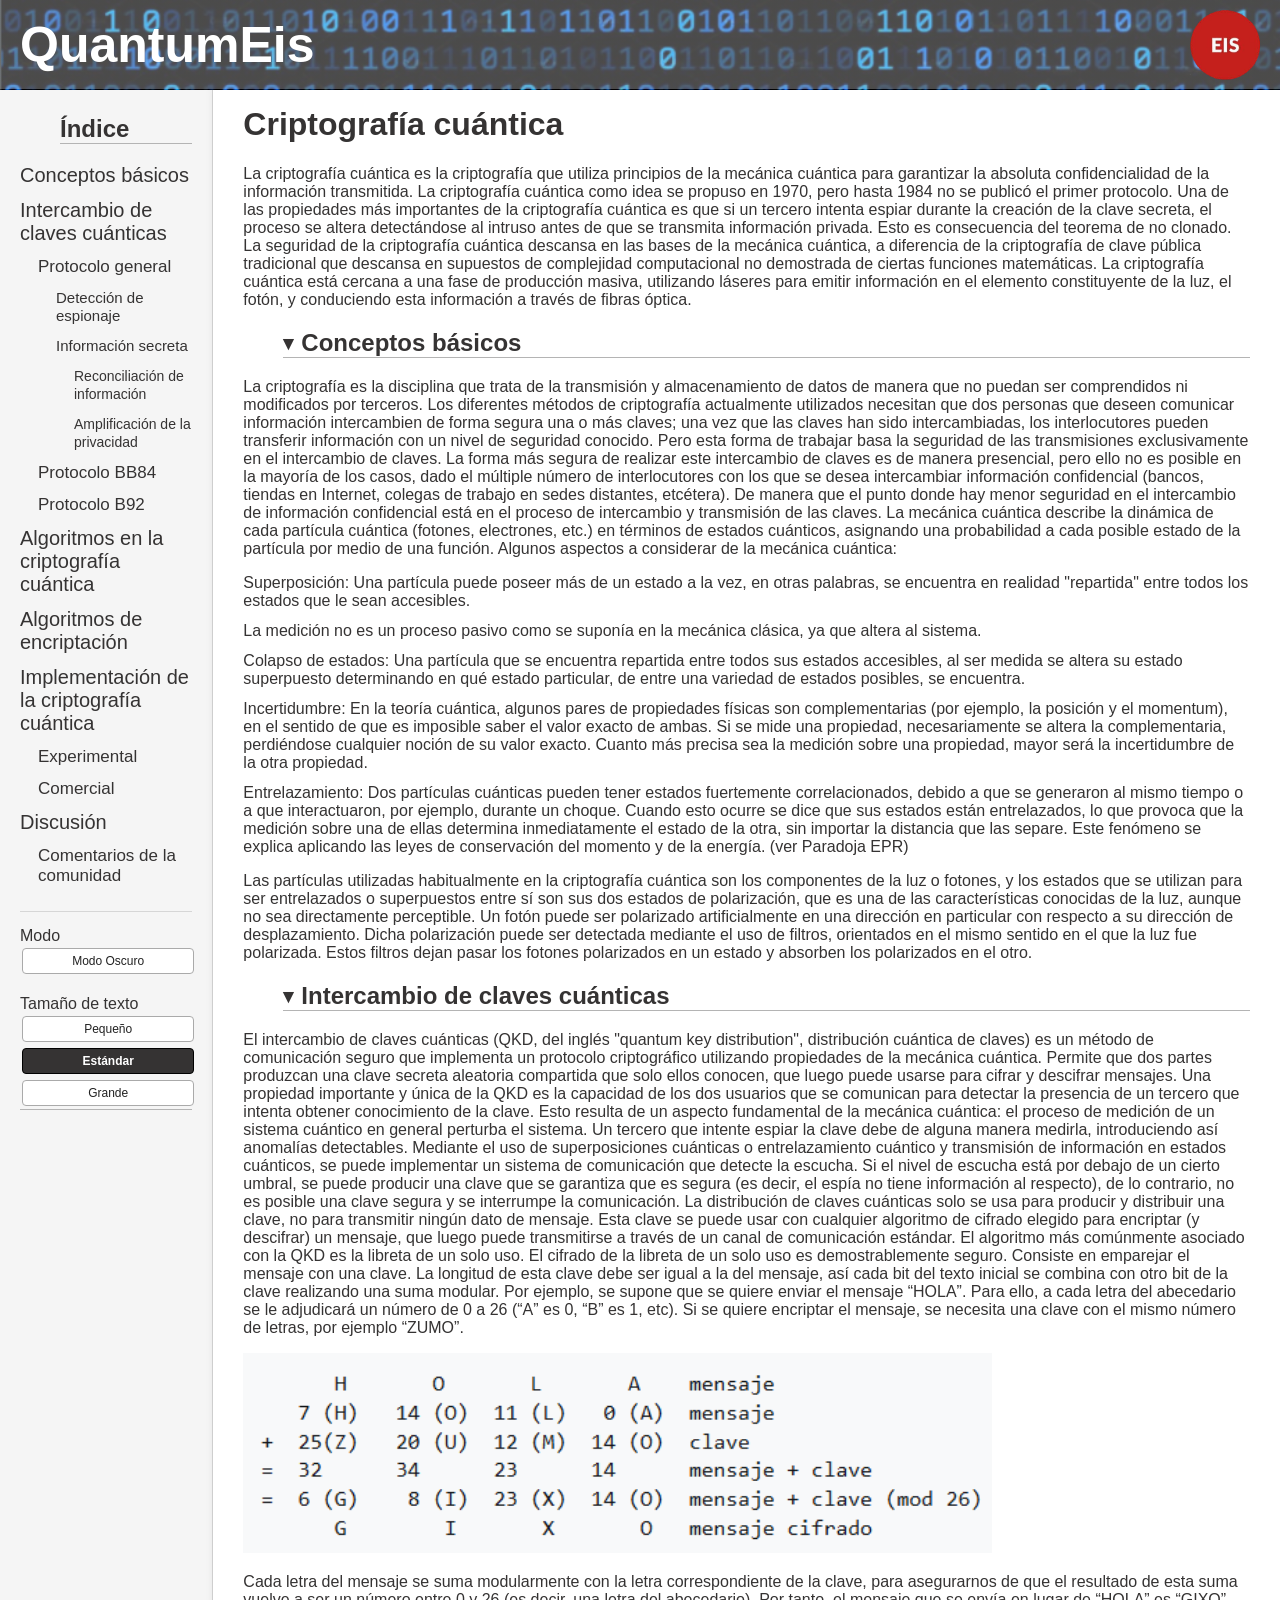
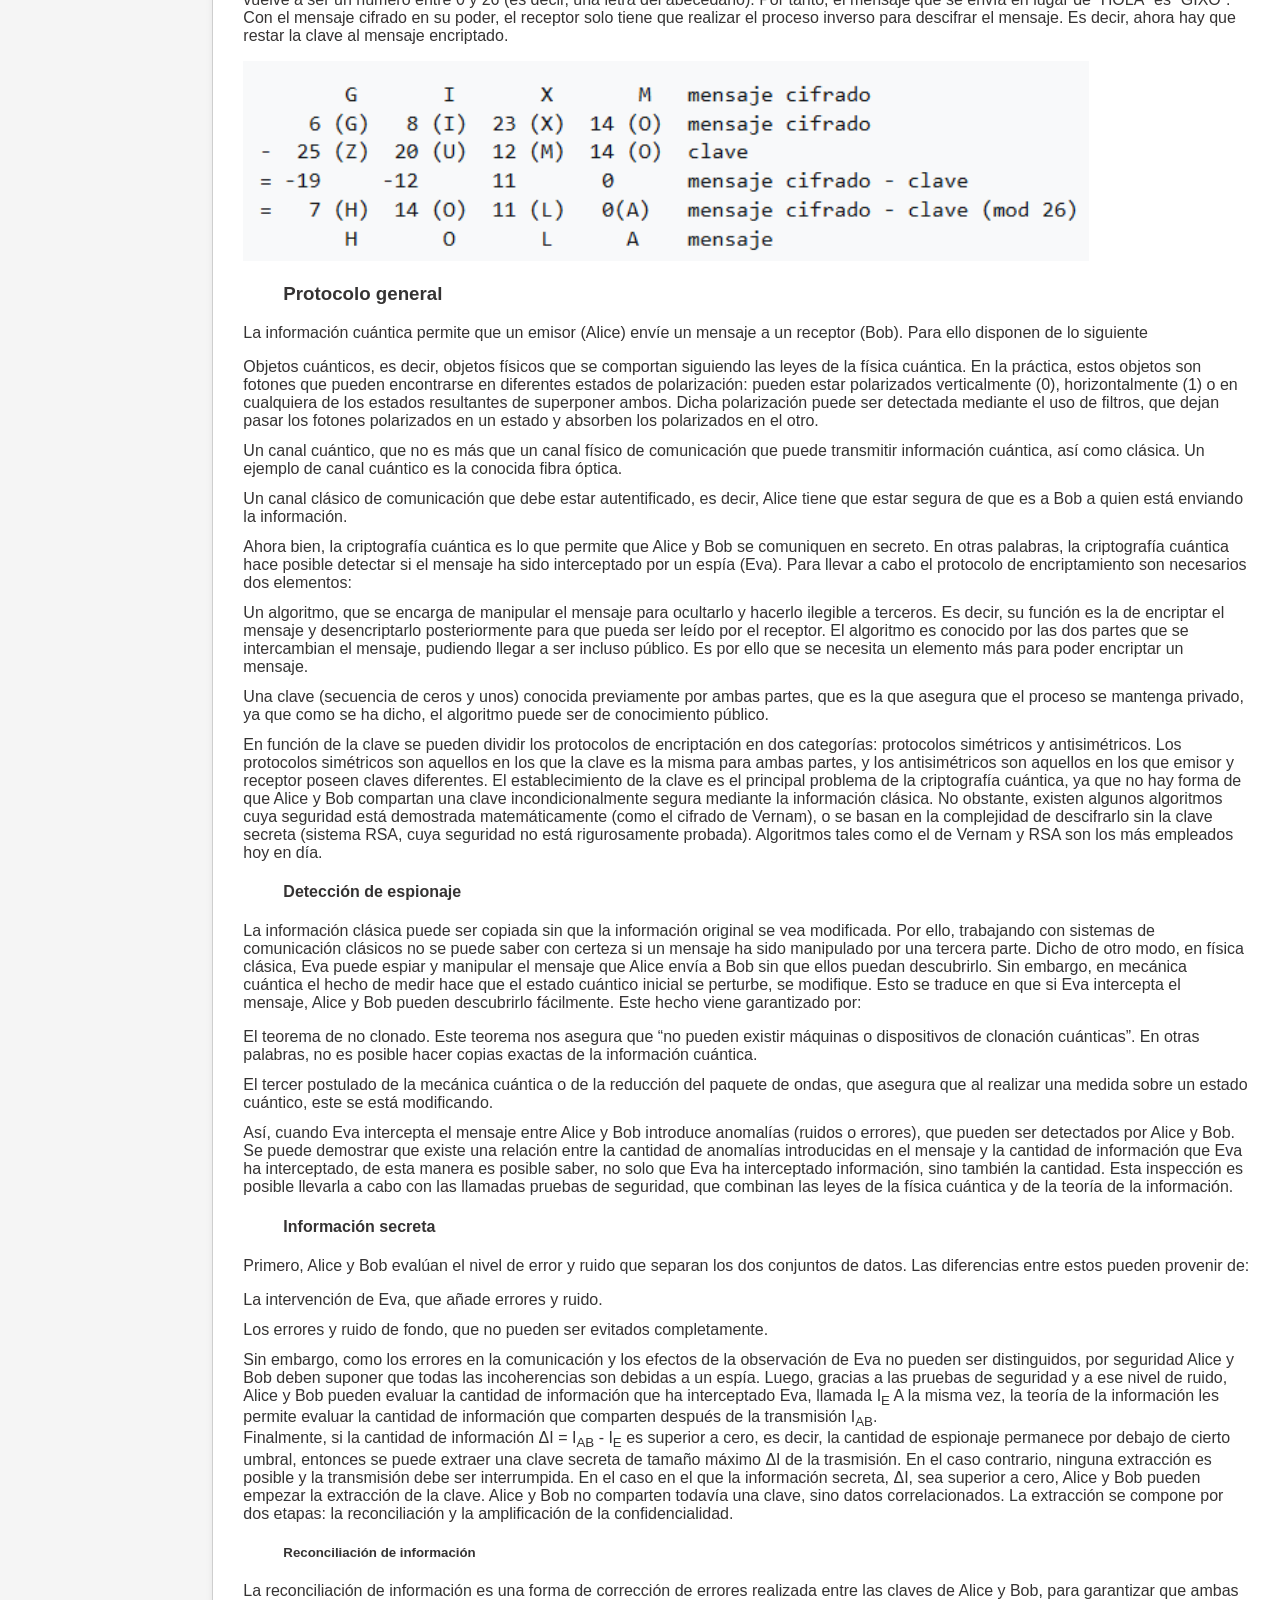
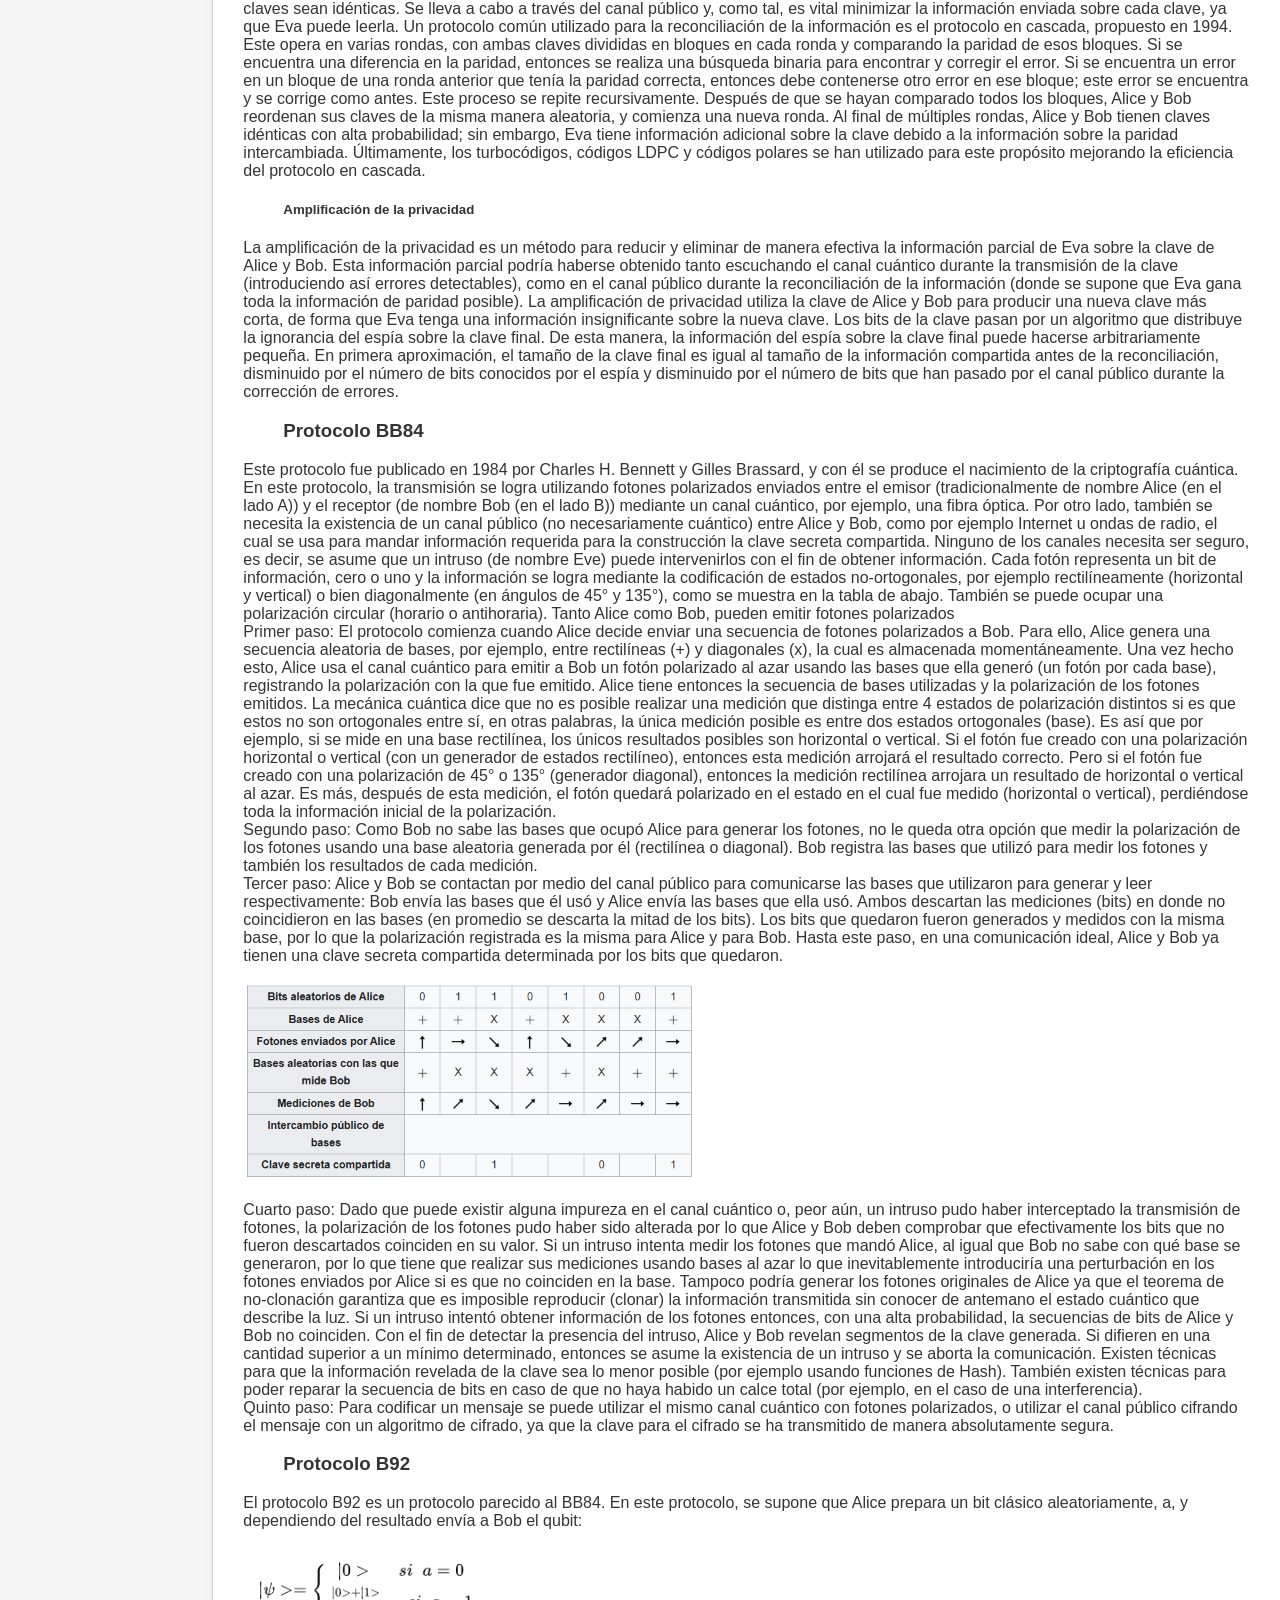
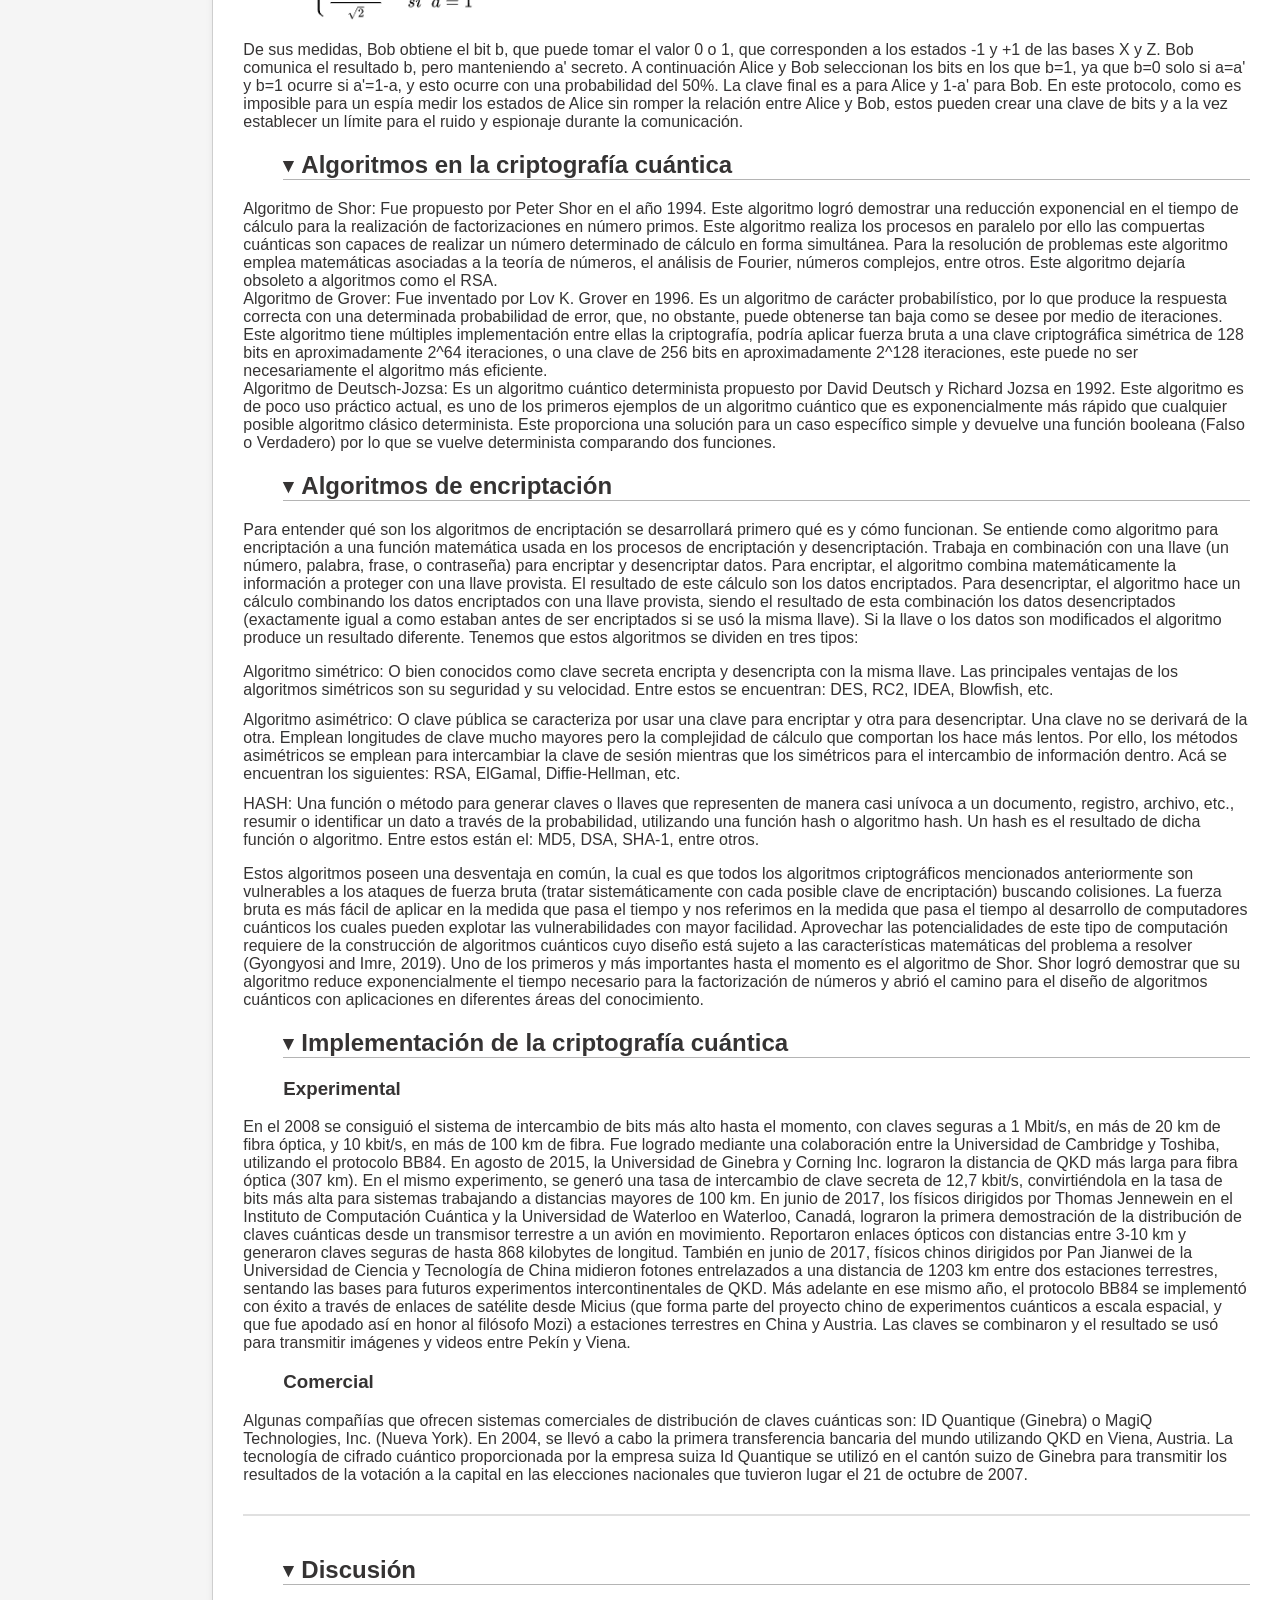
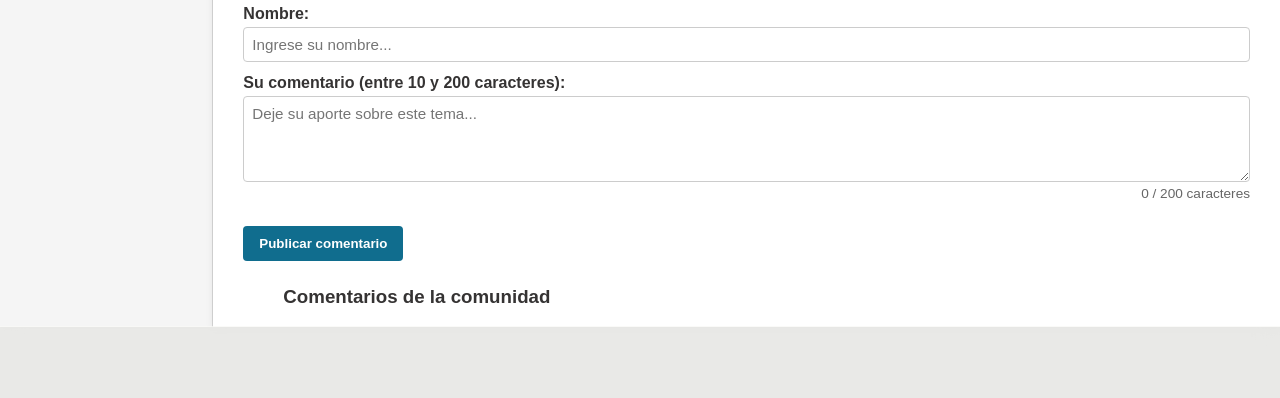
==== commit afb1031d: "secciones plegables y apartado de discusiones" ====
--- a/criptografia.html
+++ b/criptografia.html
@@ -18,8 +18,8 @@
             <h2>Índice</h2>
             <ul id="lista_indice"> </ul>
 
-             <!-- Apartado 5 -->
-              <div id="panel_apariencias" class = "panel_apariencias">
+            <!-- Apartado 5 -->
+            <div id="panel_apariencias" class="panel_apariencias">
                 <span>Modo<br></span>
                 <button id="btn_modo" class="btn_modo" type="button">Modo Oscuro</button>
 
@@ -29,7 +29,7 @@
                     <button id="btn_fuente_media" class="btn_fuente activo" type="button">Estándar</button><br>
                     <button id="btn_fuente_grande" class="btn_fuente" type="button">Grande</button>
                 </div>
-              </div>
+            </div>
 
         </aside>
 
@@ -50,423 +50,605 @@
                 fibras óptica.
             </p>
 
-            <h2 id="conceptos">Conceptos básicos</h2>
-            <p>
-                La criptografía es la disciplina que trata de la transmisión y almacenamiento de datos de manera que no
-                puedan ser comprendidos ni modificados por terceros. Los diferentes métodos de criptografía actualmente
-                utilizados necesitan que dos personas que deseen comunicar información intercambien de forma segura una
-                o más claves; una vez que las claves han sido intercambiadas, los interlocutores pueden transferir
-                información con un nivel de seguridad conocido. Pero esta forma de trabajar basa la seguridad de las
-                transmisiones exclusivamente en el intercambio de claves. La forma más segura de realizar este
-                intercambio de claves es de manera presencial, pero ello no es posible en la mayoría de los casos, dado
-                el múltiple número de interlocutores con los que se desea intercambiar información confidencial (bancos,
-                tiendas en Internet, colegas de trabajo en sedes distantes, etcétera). De manera que el punto donde hay
-                menor seguridad en el intercambio de información confidencial está en el proceso de intercambio y
-                transmisión de las claves.
-                La mecánica cuántica describe la dinámica de cada partícula cuántica (fotones, electrones, etc.) en
-                términos de estados cuánticos, asignando una probabilidad a cada posible estado de la partícula por
-                medio de una función.
-                Algunos aspectos a considerar de la mecánica cuántica:
-
-            <ul>
-                <li>Superposición: Una partícula puede poseer más de un estado a la vez, en otras palabras, se encuentra
-                    en realidad "repartida" entre todos los estados que le sean accesibles.</li>
-                <li>La medición no es un proceso pasivo como se suponía en la mecánica clásica, ya que altera al
-                    sistema.</li>
-                <li>Colapso de estados: Una partícula que se encuentra repartida entre todos sus estados accesibles, al
-                    ser medida se altera su estado superpuesto determinando en qué estado particular, de entre una
-                    variedad de estados posibles, se encuentra.</li>
-                <li>Incertidumbre: En la teoría cuántica, algunos pares de propiedades físicas son complementarias (por
-                    ejemplo, la posición y el momentum), en el sentido de que es imposible saber el valor exacto de
-                    ambas. Si se mide una propiedad, necesariamente se altera la complementaria, perdiéndose cualquier
-                    noción de su valor exacto. Cuanto más precisa sea la medición sobre una propiedad, mayor será la
-                    incertidumbre de la otra propiedad.</li>
-                <li>Entrelazamiento: Dos partículas cuánticas pueden tener estados fuertemente correlacionados, debido a
-                    que se generaron al mismo tiempo o a que interactuaron, por ejemplo, durante un choque. Cuando esto
-                    ocurre se dice que sus estados están entrelazados, lo que provoca que la medición sobre una de ellas
-                    determina inmediatamente el estado de la otra, sin importar la distancia que las separe. Este
-                    fenómeno se explica aplicando las leyes de conservación del momento y de la energía. (ver Paradoja
-                    EPR)</li>
-            </ul>
-
-            Las partículas utilizadas habitualmente en la criptografía cuántica son los componentes de la luz o fotones,
-            y los estados que se utilizan para ser entrelazados o superpuestos entre sí son sus dos estados de
-            polarización, que es una de las características conocidas de la luz, aunque no sea directamente perceptible.
-            Un fotón puede ser polarizado artificialmente en una dirección en particular con respecto a su dirección de
-            desplazamiento. Dicha polarización puede ser detectada mediante el uso de filtros, orientados en el mismo
-            sentido en el que la luz fue polarizada. Estos filtros dejan pasar los fotones polarizados en un estado y
-            absorben los polarizados en el otro.
-            </p>
+            <section class="secc_art">
+                <h2 id="conceptos">Conceptos básicos</h2>
+                <p>
+                    La criptografía es la disciplina que trata de la transmisión y almacenamiento de datos de manera que
+                    no
+                    puedan ser comprendidos ni modificados por terceros. Los diferentes métodos de criptografía
+                    actualmente
+                    utilizados necesitan que dos personas que deseen comunicar información intercambien de forma segura
+                    una
+                    o más claves; una vez que las claves han sido intercambiadas, los interlocutores pueden transferir
+                    información con un nivel de seguridad conocido. Pero esta forma de trabajar basa la seguridad de las
+                    transmisiones exclusivamente en el intercambio de claves. La forma más segura de realizar este
+                    intercambio de claves es de manera presencial, pero ello no es posible en la mayoría de los casos,
+                    dado
+                    el múltiple número de interlocutores con los que se desea intercambiar información confidencial
+                    (bancos,
+                    tiendas en Internet, colegas de trabajo en sedes distantes, etcétera). De manera que el punto donde
+                    hay
+                    menor seguridad en el intercambio de información confidencial está en el proceso de intercambio y
+                    transmisión de las claves.
+                    La mecánica cuántica describe la dinámica de cada partícula cuántica (fotones, electrones, etc.) en
+                    términos de estados cuánticos, asignando una probabilidad a cada posible estado de la partícula por
+                    medio de una función.
+                    Algunos aspectos a considerar de la mecánica cuántica:
+
+                <ul>
+                    <li>Superposición: Una partícula puede poseer más de un estado a la vez, en otras palabras, se
+                        encuentra
+                        en realidad "repartida" entre todos los estados que le sean accesibles.</li>
+                    <li>La medición no es un proceso pasivo como se suponía en la mecánica clásica, ya que altera al
+                        sistema.</li>
+                    <li>Colapso de estados: Una partícula que se encuentra repartida entre todos sus estados accesibles,
+                        al
+                        ser medida se altera su estado superpuesto determinando en qué estado particular, de entre una
+                        variedad de estados posibles, se encuentra.</li>
+                    <li>Incertidumbre: En la teoría cuántica, algunos pares de propiedades físicas son complementarias
+                        (por
+                        ejemplo, la posición y el momentum), en el sentido de que es imposible saber el valor exacto de
+                        ambas. Si se mide una propiedad, necesariamente se altera la complementaria, perdiéndose
+                        cualquier
+                        noción de su valor exacto. Cuanto más precisa sea la medición sobre una propiedad, mayor será la
+                        incertidumbre de la otra propiedad.</li>
+                    <li>Entrelazamiento: Dos partículas cuánticas pueden tener estados fuertemente correlacionados,
+                        debido a
+                        que se generaron al mismo tiempo o a que interactuaron, por ejemplo, durante un choque. Cuando
+                        esto
+                        ocurre se dice que sus estados están entrelazados, lo que provoca que la medición sobre una de
+                        ellas
+                        determina inmediatamente el estado de la otra, sin importar la distancia que las separe. Este
+                        fenómeno se explica aplicando las leyes de conservación del momento y de la energía. (ver
+                        Paradoja
+                        EPR)</li>
+                </ul>
+                <p>
+                    Las partículas utilizadas habitualmente en la criptografía cuántica son los componentes de la luz o
+                    fotones,
+                    y los estados que se utilizan para ser entrelazados o superpuestos entre sí son sus dos estados de
+                    polarización, que es una de las características conocidas de la luz, aunque no sea directamente
+                    perceptible.
+                    Un fotón puede ser polarizado artificialmente en una dirección en particular con respecto a su dirección
+                    de
+                    desplazamiento. Dicha polarización puede ser detectada mediante el uso de filtros, orientados en el
+                    mismo
+                    sentido en el que la luz fue polarizada. Estos filtros dejan pasar los fotones polarizados en un estado
+                    y
+                    absorben los polarizados en el otro.
+                    </p>
+                </p>
+            </section>
 
             <div>
-                <h2 id="intercambio">Intercambio de claves cuánticas</h2>
+                <section class="secc_art">
+                    <h2 id="intercambio">Intercambio de claves cuánticas</h2>
+                    <p>
+                        El intercambio de claves cuánticas (QKD, del inglés "quantum key distribution", distribución
+                        cuántica de claves) es un método de comunicación seguro que implementa un protocolo
+                        criptográfico
+                        utilizando propiedades de la mecánica cuántica. Permite que dos partes produzcan una clave
+                        secreta
+                        aleatoria compartida que solo ellos conocen, que luego puede usarse para cifrar y descifrar
+                        mensajes.
+                        Una propiedad importante y única de la QKD es la capacidad de los dos usuarios que se comunican
+                        para
+                        detectar la presencia de un tercero que intenta obtener conocimiento de la clave. Esto resulta
+                        de un
+                        aspecto fundamental de la mecánica cuántica: el proceso de medición de un sistema cuántico en
+                        general perturba el sistema. Un tercero que intente espiar la clave debe de alguna manera
+                        medirla,
+                        introduciendo así anomalías detectables. Mediante el uso de superposiciones cuánticas o
+                        entrelazamiento cuántico y transmisión de información en estados cuánticos, se puede implementar
+                        un
+                        sistema de comunicación que detecte la escucha. Si el nivel de escucha está por debajo de un
+                        cierto
+                        umbral, se puede producir una clave que se garantiza que es segura (es decir, el espía no tiene
+                        información al respecto), de lo contrario, no es posible una clave segura y se interrumpe la
+                        comunicación.
+                        La distribución de claves cuánticas solo se usa para producir y distribuir una clave, no para
+                        transmitir ningún dato de mensaje. Esta clave se puede usar con cualquier algoritmo de cifrado
+                        elegido para encriptar (y descifrar) un mensaje, que luego puede transmitirse a través de un
+                        canal
+                        de comunicación estándar. El algoritmo más comúnmente asociado con la QKD es la libreta de un
+                        solo
+                        uso.
+                        El cifrado de la libreta de un solo uso es demostrablemente seguro. Consiste en emparejar el
+                        mensaje
+                        con una clave. La longitud de esta clave debe ser igual a la del mensaje, así cada bit del texto
+                        inicial se combina con otro bit de la clave realizando una suma modular.
+                        Por ejemplo, se supone que se quiere enviar el mensaje “HOLA”. Para ello, a cada letra del
+                        abecedario se le adjudicará un número de 0 a 26 (“A” es 0, “B” es 1, etc). Si se quiere
+                        encriptar el
+                        mensaje, se necesita una clave con el mismo número de letras, por ejemplo “ZUMO”.
+                    </p>
+                    <img src="imagenes/Ejemplo_Cripto.png" alt="Ejemplo mensaje cifrado" height="200">
+                    <p>
+                        Cada letra del mensaje se suma modularmente con la letra correspondiente de la clave, para
+                        asegurarnos de que el resultado de esta suma vuelve a ser un número entre 0 y 26 (es decir, una
+                        letra del abecedario). Por tanto, el mensaje que se envía en lugar de “HOLA” es “GIXO”. Con el
+                        mensaje cifrado en su poder, el receptor solo tiene que realizar el proceso inverso para
+                        descifrar
+                        el mensaje. Es decir, ahora hay que restar la clave al mensaje encriptado.
+                    </p>
+                    <img src="imagenes/ejemplo_des.cripto.png" alt="Ejemplo desencriptación" height="200">
+
+                    <div>
+                        <h3 id="protoGen">Protocolo general</h3>
+                        <p>
+                            La información cuántica permite que un emisor (Alice) envíe un mensaje a un receptor (Bob).
+                            Para
+                            ello disponen de lo siguiente
+                        <ul>
+                            <li>Objetos cuánticos, es decir, objetos físicos que se comportan siguiendo las leyes de la
+                                física cuántica. En la práctica, estos objetos son fotones que pueden encontrarse en
+                                diferentes estados de polarización: pueden estar polarizados verticalmente (0),
+                                horizontalmente (1) o en cualquiera de los estados resultantes de superponer ambos.
+                                Dicha
+                                polarización puede ser detectada mediante el uso de filtros, que dejan pasar los fotones
+                                polarizados en un estado y absorben los polarizados en el otro.</li>
+                            <li>Un canal cuántico, que no es más que un canal físico de comunicación que puede
+                                transmitir
+                                información cuántica, así como clásica. Un ejemplo de canal cuántico es la conocida
+                                fibra
+                                óptica.</li>
+                            <li>Un canal clásico de comunicación que debe estar autentificado, es decir, Alice tiene que
+                                estar segura de que es a Bob a quien está enviando la información.</li>
+                        </ul>
+                        Ahora bien, la criptografía cuántica es lo que permite que Alice y Bob se comuniquen en secreto.
+                        En
+                        otras palabras, la criptografía cuántica hace posible detectar si el mensaje ha sido
+                        interceptado
+                        por un espía (Eva). Para llevar a cabo el protocolo de encriptamiento son necesarios dos
+                        elementos:
+                        <ul>
+                            <li>Un algoritmo, que se encarga de manipular el mensaje para ocultarlo y hacerlo ilegible a
+                                terceros. Es decir, su función es la de encriptar el mensaje y desencriptarlo
+                                posteriormente
+                                para que pueda ser leído por el receptor. El algoritmo es conocido por las dos partes
+                                que se
+                                intercambian el mensaje, pudiendo llegar a ser incluso público. Es por ello que se
+                                necesita
+                                un elemento más para poder encriptar un mensaje.</li>
+                            <li>Una clave (secuencia de ceros y unos) conocida previamente por ambas partes, que es la
+                                que
+                                asegura que el proceso se mantenga privado, ya que como se ha dicho, el algoritmo puede
+                                ser
+                                de conocimiento público.</li>
+                        </ul>
+                        En función de la clave se pueden dividir los protocolos de encriptación en dos categorías:
+                        protocolos simétricos y antisimétricos. Los protocolos simétricos son aquellos en los que la
+                        clave
+                        es la misma para ambas partes, y los antisimétricos son aquellos en los que emisor y receptor
+                        poseen
+                        claves diferentes.
+                        El establecimiento de la clave es el principal problema de la criptografía cuántica, ya que no
+                        hay
+                        forma de que Alice y Bob compartan una clave incondicionalmente segura mediante la información
+                        clásica.
+                        No obstante, existen algunos algoritmos cuya seguridad está demostrada matemáticamente (como el
+                        cifrado de Vernam), o se basan en la complejidad de descifrarlo sin la clave secreta (sistema
+                        RSA,
+                        cuya seguridad no está rigurosamente probada). Algoritmos tales como el de Vernam y RSA son los
+                        más
+                        empleados hoy en día.
+                        </p>
+
+                        <h4 id="deteEsp">Detección de espionaje</h4>
+                        <p>
+                            La información clásica puede ser copiada sin que la información original se vea modificada.
+                            Por
+                            ello, trabajando con sistemas de comunicación clásicos no se puede saber con certeza si un
+                            mensaje ha sido manipulado por una tercera parte. Dicho de otro modo, en física clásica, Eva
+                            puede espiar y manipular el mensaje que Alice envía a Bob sin que ellos puedan descubrirlo.
+                            Sin embargo, en mecánica cuántica el hecho de medir hace que el estado cuántico inicial se
+                            perturbe, se modifique. Esto se traduce en que si Eva intercepta el mensaje, Alice y Bob
+                            pueden
+                            descubrirlo fácilmente. Este hecho viene garantizado por:
+                        <ul>
+                            <li>El teorema de no clonado. Este teorema nos asegura que “no pueden existir máquinas o
+                                dispositivos de clonación cuánticas”. En otras palabras, no es posible hacer copias
+                                exactas
+                                de la información cuántica.</li>
+                            <li>El tercer postulado de la mecánica cuántica o de la reducción del paquete de ondas, que
+                                asegura que al realizar una medida sobre un estado cuántico, este se está modificando.
+                            </li>
+                        </ul>
+                        Así, cuando Eva intercepta el mensaje entre Alice y Bob introduce anomalías (ruidos o errores),
+                        que
+                        pueden ser detectados por Alice y Bob.
+                        Se puede demostrar que existe una relación entre la cantidad de anomalías introducidas en el
+                        mensaje
+                        y la cantidad de información que Eva ha interceptado, de esta manera es posible saber, no solo
+                        que
+                        Eva ha interceptado información, sino también la cantidad. Esta inspección es posible llevarla a
+                        cabo con las llamadas pruebas de seguridad, que combinan las leyes de la física cuántica y de la
+                        teoría de la información.
+                        </p>
+
+                        <h4 id="infoSec">Información secreta</h4>
+                        <p>
+                            Primero, Alice y Bob evalúan el nivel de error y ruido que separan los dos conjuntos de
+                            datos.
+                            Las diferencias entre estos pueden provenir de:
+                        <ul>
+                            <li>La intervención de Eva, que añade errores y ruido.</li>
+                            <li>Los errores y ruido de fondo, que no pueden ser evitados completamente.</li>
+                        </ul>
+                        Sin embargo, como los errores en la comunicación y los efectos de la observación de Eva no
+                        pueden
+                        ser distinguidos, por seguridad Alice y Bob deben suponer que todas las incoherencias son
+                        debidas a
+                        un espía.
+                        Luego, gracias a las pruebas de seguridad y a ese nivel de ruido, Alice y Bob pueden evaluar la
+                        cantidad de información que ha interceptado Eva, llamada I<sub>E</sub> A la misma vez, la teoría
+                        de
+                        la información les permite evaluar la cantidad de información que comparten después de la
+                        transmisión I<sub>AB</sub>.
+                        <br>Finalmente, si la cantidad de información &Delta;I = I<sub>AB</sub> - I<sub>E</sub> es
+                        superior
+                        a cero, es decir, la cantidad de espionaje permanece por debajo de cierto umbral, entonces se
+                        puede
+                        extraer una clave secreta de tamaño máximo &Delta;I de la trasmisión.
+                        En el caso contrario, ninguna extracción es posible y la transmisión debe ser interrumpida.
+                        En el caso en el que la información secreta, &Delta;I, sea superior a cero, Alice y Bob pueden
+                        empezar la extracción de la clave. Alice y Bob no comparten todavía una clave, sino datos
+                        correlacionados.
+                        La extracción se compone por dos etapas: la reconciliación y la amplificación de la
+                        confidencialidad.
+                        </p>
+                        <h5 id="recoInfo">Reconciliación de información</h5>
+                        <p>
+                            La reconciliación de información es una forma de corrección de errores realizada entre las
+                            claves de Alice y Bob, para garantizar que ambas claves sean idénticas. Se lleva a cabo a
+                            través
+                            del canal público y, como tal, es vital minimizar la información enviada sobre cada clave,
+                            ya
+                            que Eva puede leerla.
+                            Un protocolo común utilizado para la reconciliación de la información es el protocolo en
+                            cascada, propuesto en 1994. Este opera en varias rondas, con ambas claves divididas en
+                            bloques
+                            en cada ronda y comparando la paridad de esos bloques. Si se encuentra una diferencia en la
+                            paridad, entonces se realiza una búsqueda binaria para encontrar y corregir el error. Si se
+                            encuentra un error en un bloque de una ronda anterior que tenía la paridad correcta,
+                            entonces
+                            debe contenerse otro error en ese bloque; este error se encuentra y se corrige como antes.
+                            Este
+                            proceso se repite recursivamente.
+                            Después de que se hayan comparado todos los bloques, Alice y Bob reordenan sus claves de la
+                            misma manera aleatoria, y comienza una nueva ronda. Al final de múltiples rondas, Alice y
+                            Bob
+                            tienen claves idénticas con alta probabilidad; sin embargo, Eva tiene información adicional
+                            sobre la clave debido a la información sobre la paridad intercambiada.
+                            Últimamente, los turbocódigos, códigos LDPC y códigos polares se han utilizado para este
+                            propósito mejorando la eficiencia del protocolo en cascada.
+                        </p>
+                        <h5 id="ampli">Amplificación de la privacidad</h5>
+                        <p>
+                            La amplificación de la privacidad es un método para reducir y eliminar de manera efectiva la
+                            información parcial de Eva sobre la clave de Alice y Bob. Esta información parcial podría
+                            haberse obtenido tanto escuchando el canal cuántico durante la transmisión de la clave
+                            (introduciendo así errores detectables), como en el canal público durante la reconciliación
+                            de
+                            la información (donde se supone que Eva gana toda la información de paridad posible). La
+                            amplificación de privacidad utiliza la clave de Alice y Bob para producir una nueva clave
+                            más
+                            corta, de forma que Eva tenga una información insignificante sobre la nueva clave. Los bits
+                            de
+                            la clave pasan por un algoritmo que distribuye la ignorancia del espía sobre la clave final.
+                            De
+                            esta manera, la información del espía sobre la clave final puede hacerse arbitrariamente
+                            pequeña.
+                            En primera aproximación, el tamaño de la clave final es igual al tamaño de la información
+                            compartida antes de la reconciliación, disminuido por el número de bits conocidos por el
+                            espía y
+                            disminuido por el número de bits que han pasado por el canal público durante la corrección
+                            de
+                            errores.
+                        </p>
+
+                    </div>
+
+                    <h3 id="protoBB8">Protocolo BB84</h3>
+                    <p>
+                        Este protocolo fue publicado en 1984 por Charles H. Bennett y Gilles Brassard, y con él se
+                        produce
+                        el nacimiento de la criptografía cuántica.
+                        En este protocolo, la transmisión se logra utilizando fotones polarizados enviados entre el
+                        emisor
+                        (tradicionalmente de nombre Alice (en el lado A)) y el receptor (de nombre Bob (en el lado B))
+                        mediante un canal cuántico, por ejemplo, una fibra óptica. Por otro lado, también se necesita la
+                        existencia de un canal público (no necesariamente cuántico) entre Alice y Bob, como por ejemplo
+                        Internet u ondas de radio, el cual se usa para mandar información requerida para la construcción
+                        la
+                        clave secreta compartida. Ninguno de los canales necesita ser seguro, es decir, se asume que un
+                        intruso (de nombre Eve) puede intervenirlos con el fin de obtener información.
+                        Cada fotón representa un bit de información, cero o uno y la información se logra mediante la
+                        codificación de estados no-ortogonales, por ejemplo rectilíneamente (horizontal y vertical) o
+                        bien
+                        diagonalmente (en ángulos de 45° y 135°), como se muestra en la tabla de abajo. También se puede
+                        ocupar una polarización circular (horario o antihoraria). Tanto Alice como Bob, pueden emitir
+                        fotones polarizados
+
+                        <br>Primer paso: El protocolo comienza cuando Alice decide enviar una secuencia de fotones
+                        polarizados a Bob. Para ello, Alice genera una secuencia aleatoria de bases, por ejemplo, entre
+                        rectilíneas (+) y diagonales (x), la cual es almacenada momentáneamente. Una vez hecho esto,
+                        Alice
+                        usa el canal cuántico para emitir a Bob un fotón polarizado al azar usando las bases que ella
+                        generó
+                        (un fotón por cada base), registrando la polarización con la que fue emitido.
+                        Alice tiene entonces la secuencia de bases utilizadas y la polarización de los fotones emitidos.
+                        La mecánica cuántica dice que no es posible realizar una medición que distinga entre 4 estados
+                        de
+                        polarización distintos si es que estos no son ortogonales entre sí, en otras palabras, la única
+                        medición posible es entre dos estados ortogonales (base). Es así que por ejemplo, si se mide en
+                        una
+                        base rectilínea, los únicos resultados posibles son horizontal o vertical. Si el fotón fue
+                        creado
+                        con una polarización horizontal o vertical (con un generador de estados rectilíneo), entonces
+                        esta
+                        medición arrojará el resultado correcto. Pero si el fotón fue creado con una polarización de 45°
+                        o
+                        135° (generador diagonal), entonces la medición rectilínea arrojara un resultado de horizontal o
+                        vertical al azar. Es más, después de esta medición, el fotón quedará polarizado en el estado en
+                        el
+                        cual fue medido (horizontal o vertical), perdiéndose toda la información inicial de la
+                        polarización.
+
+                        <br>Segundo paso: Como Bob no sabe las bases que ocupó Alice para generar los fotones, no le
+                        queda
+                        otra opción que medir la polarización de los fotones usando una base aleatoria generada por él
+                        (rectilínea o diagonal).
+                        Bob registra las bases que utilizó para medir los fotones y también los resultados de cada
+                        medición.
+
+                        <br>Tercer paso: Alice y Bob se contactan por medio del canal público para comunicarse las bases
+                        que
+                        utilizaron para generar y leer respectivamente: Bob envía las bases que él usó y Alice envía las
+                        bases que ella usó.
+                        Ambos descartan las mediciones (bits) en donde no coincidieron en las bases (en promedio se
+                        descarta
+                        la mitad de los bits). Los bits que quedaron fueron generados y medidos con la misma base, por
+                        lo
+                        que la polarización registrada es la misma para Alice y para Bob.
+                        Hasta este paso, en una comunicación ideal, Alice y Bob ya tienen una clave secreta compartida
+                        determinada por los bits que quedaron.
+                    </p>
+                    <img src="imagenes/Bases_A_B.png" alt="Ilustración de los valores" height="200">
+                    <p>
+                        Cuarto paso: Dado que puede existir alguna impureza en el canal cuántico o, peor aún, un intruso
+                        pudo haber interceptado la transmisión de fotones, la polarización de los fotones pudo haber
+                        sido
+                        alterada por lo que Alice y Bob deben comprobar que efectivamente los bits que no fueron
+                        descartados
+                        coinciden en su valor.
+                        Si un intruso intenta medir los fotones que mandó Alice, al igual que Bob no sabe con qué base
+                        se
+                        generaron, por lo que tiene que realizar sus mediciones usando bases al azar lo que
+                        inevitablemente
+                        introduciría una perturbación en los fotones enviados por Alice si es que no coinciden en la
+                        base.
+                        Tampoco podría generar los fotones originales de Alice ya que el teorema de no-clonación
+                        garantiza
+                        que es imposible reproducir (clonar) la información transmitida sin conocer de antemano el
+                        estado
+                        cuántico que describe la luz.
+                        Si un intruso intentó obtener información de los fotones entonces, con una alta probabilidad, la
+                        secuencias de bits de Alice y Bob no coinciden. Con el fin de detectar la presencia del intruso,
+                        Alice y Bob revelan segmentos de la clave generada. Si difieren en una cantidad superior a un
+                        mínimo
+                        determinado, entonces se asume la existencia de un intruso y se aborta la comunicación.
+                        Existen técnicas para que la información revelada de la clave sea lo menor posible (por ejemplo
+                        usando funciones de Hash). También existen técnicas para poder reparar la secuencia de bits en
+                        caso
+                        de que no haya habido un calce total (por ejemplo, en el caso de una interferencia).
+
+                        <br>Quinto paso: Para codificar un mensaje se puede utilizar el mismo canal cuántico con fotones
+                        polarizados, o utilizar el canal público cifrando el mensaje con un algoritmo de cifrado, ya que
+                        la
+                        clave para el cifrado se ha transmitido de manera absolutamente segura.
+                    </p>
+
+                    <h3 id="protoB92">Protocolo B92</h3>
+                    <p>
+                        El protocolo B92 es un protocolo parecido al BB84. En este protocolo, se supone que Alice
+                        prepara un
+                        bit clásico aleatoriamente, a, y dependiendo del resultado envía a Bob el qubit:
+                    </p>
+                    <img src="imagenes/estadoSide.png" alt="Base Z y X" height="75">
+                    <p>
+                        De sus medidas, Bob obtiene el bit b, que puede tomar el valor 0 o 1, que corresponden a los
+                        estados
+                        -1 y +1 de las bases X y Z. Bob comunica el resultado b, pero manteniendo a' secreto. A
+                        continuación
+                        Alice y Bob seleccionan los bits en los que b=1, ya que b=0 solo si a=a' y b=1 ocurre si a'=1-a,
+                        y
+                        esto ocurre con una probabilidad del 50%. La clave final es a para Alice y 1-a' para Bob.
+                        En este protocolo, como es imposible para un espía medir los estados de Alice sin romper la
+                        relación
+                        entre Alice y Bob, estos pueden crear una clave de bits y a la vez establecer un límite para el
+                        ruido y espionaje durante la comunicación.
+                    </p>
+                </section>
+
+            </div>
+
+            <section class="secc_art">
+                <h2 id="algoCripto">Algoritmos en la criptografía cuántica</h2>
                 <p>
-                    El intercambio de claves cuánticas (QKD, del inglés "quantum key distribution", distribución
-                    cuántica de claves) es un método de comunicación seguro que implementa un protocolo criptográfico
-                    utilizando propiedades de la mecánica cuántica. Permite que dos partes produzcan una clave secreta
-                    aleatoria compartida que solo ellos conocen, que luego puede usarse para cifrar y descifrar
-                    mensajes.
-                    Una propiedad importante y única de la QKD es la capacidad de los dos usuarios que se comunican para
-                    detectar la presencia de un tercero que intenta obtener conocimiento de la clave. Esto resulta de un
-                    aspecto fundamental de la mecánica cuántica: el proceso de medición de un sistema cuántico en
-                    general perturba el sistema. Un tercero que intente espiar la clave debe de alguna manera medirla,
-                    introduciendo así anomalías detectables. Mediante el uso de superposiciones cuánticas o
-                    entrelazamiento cuántico y transmisión de información en estados cuánticos, se puede implementar un
-                    sistema de comunicación que detecte la escucha. Si el nivel de escucha está por debajo de un cierto
-                    umbral, se puede producir una clave que se garantiza que es segura (es decir, el espía no tiene
-                    información al respecto), de lo contrario, no es posible una clave segura y se interrumpe la
-                    comunicación.
-                    La distribución de claves cuánticas solo se usa para producir y distribuir una clave, no para
-                    transmitir ningún dato de mensaje. Esta clave se puede usar con cualquier algoritmo de cifrado
-                    elegido para encriptar (y descifrar) un mensaje, que luego puede transmitirse a través de un canal
-                    de comunicación estándar. El algoritmo más comúnmente asociado con la QKD es la libreta de un solo
-                    uso.
-                    El cifrado de la libreta de un solo uso es demostrablemente seguro. Consiste en emparejar el mensaje
-                    con una clave. La longitud de esta clave debe ser igual a la del mensaje, así cada bit del texto
-                    inicial se combina con otro bit de la clave realizando una suma modular.
-                    Por ejemplo, se supone que se quiere enviar el mensaje “HOLA”. Para ello, a cada letra del
-                    abecedario se le adjudicará un número de 0 a 26 (“A” es 0, “B” es 1, etc). Si se quiere encriptar el
-                    mensaje, se necesita una clave con el mismo número de letras, por ejemplo “ZUMO”.
+                    Algoritmo de Shor: Fue propuesto por Peter Shor en el año 1994. Este algoritmo logró demostrar una
+                    reducción exponencial en el tiempo de cálculo para la realización de factorizaciones en número
+                    primos.
+                    Este algoritmo realiza los procesos en paralelo por ello las compuertas cuánticas son capaces de
+                    realizar un número determinado de cálculo en forma simultánea. Para la resolución de problemas este
+                    algoritmo emplea matemáticas asociadas a la teoría de números, el análisis de Fourier, números
+                    complejos, entre otros. Este algoritmo dejaría obsoleto a algoritmos como el RSA.
+                    <br> Algoritmo de Grover: Fue inventado por Lov K. Grover en 1996. Es un algoritmo de carácter
+                    probabilístico, por lo que produce la respuesta correcta con una determinada probabilidad de error,
+                    que,
+                    no obstante, puede obtenerse tan baja como se desee por medio de iteraciones. Este algoritmo tiene
+                    múltiples implementación entre ellas la criptografía, podría aplicar fuerza bruta a una clave
+                    criptográfica simétrica de 128 bits en aproximadamente 2^64 iteraciones, o una clave de 256 bits en
+                    aproximadamente 2^128 iteraciones, este puede no ser necesariamente el algoritmo más eficiente.
+                    <br> Algoritmo de Deutsch-Jozsa: Es un algoritmo cuántico determinista propuesto por David Deutsch y
+                    Richard Jozsa en 1992. Este algoritmo es de poco uso práctico actual, es uno de los primeros
+                    ejemplos de
+                    un algoritmo cuántico que es exponencialmente más rápido que cualquier posible algoritmo clásico
+                    determinista. Este proporciona una solución para un caso específico simple y devuelve una función
+                    booleana (Falso o Verdadero) por lo que se vuelve determinista comparando dos funciones.
                 </p>
-                <img src="imagenes/Ejemplo_Cripto.png" alt="Ejemplo mensaje cifrado" height="200">
+            </section>
+
+            <section class="secc_art">
+                <h2 id="algoEncripto">Algoritmos de encriptación</h2>
                 <p>
-                    Cada letra del mensaje se suma modularmente con la letra correspondiente de la clave, para
-                    asegurarnos de que el resultado de esta suma vuelve a ser un número entre 0 y 26 (es decir, una
-                    letra del abecedario). Por tanto, el mensaje que se envía en lugar de “HOLA” es “GIXO”. Con el
-                    mensaje cifrado en su poder, el receptor solo tiene que realizar el proceso inverso para descifrar
-                    el mensaje. Es decir, ahora hay que restar la clave al mensaje encriptado.
+                    Para entender qué son los algoritmos de encriptación se desarrollará primero qué es y cómo
+                    funcionan. Se
+                    entiende como algoritmo para encriptación a una función matemática usada en los procesos de
+                    encriptación
+                    y desencriptación. Trabaja en combinación con una llave (un número, palabra, frase, o contraseña)
+                    para
+                    encriptar y desencriptar datos. Para encriptar, el algoritmo combina matemáticamente la información
+                    a
+                    proteger con una llave provista. El resultado de este cálculo son los datos encriptados. Para
+                    desencriptar, el algoritmo hace un cálculo combinando los datos encriptados con una llave provista,
+                    siendo el resultado de esta combinación los datos desencriptados (exactamente igual a como estaban
+                    antes
+                    de ser encriptados si se usó la misma llave). Si la llave o los datos son modificados el algoritmo
+                    produce un resultado diferente.
+                    Tenemos que estos algoritmos se dividen en tres tipos:
+
+                <ul>
+                    <li>Algoritmo simétrico: O bien conocidos como clave secreta encripta y desencripta con la misma
+                        llave.
+                        Las principales ventajas de los algoritmos simétricos son su seguridad y su velocidad. Entre
+                        estos
+                        se encuentran: DES, RC2, IDEA, Blowfish, etc.</li>
+                    <li>Algoritmo asimétrico: O clave pública se caracteriza por usar una clave para encriptar y otra
+                        para
+                        desencriptar. Una clave no se derivará de la otra. Emplean longitudes de clave mucho mayores
+                        pero la
+                        complejidad de cálculo que comportan los hace más lentos. Por ello, los métodos asimétricos se
+                        emplean para intercambiar la clave de sesión mientras que los simétricos para el intercambio de
+                        información dentro. Acá se encuentran los siguientes: RSA, ElGamal, Diffie-Hellman, etc.</li>
+                    <li>HASH: Una función o método para generar claves o llaves que representen de manera casi unívoca a
+                        un
+                        documento, registro, archivo, etc., resumir o identificar un dato a través de la probabilidad,
+                        utilizando una función hash o algoritmo hash. Un hash es el resultado de dicha función o
+                        algoritmo.
+                        Entre estos están el: MD5, DSA, SHA-1, entre otros.</li>
+                </ul>
+                <p>
+                Estos algoritmos poseen una desventaja en común, la cual es que todos los algoritmos criptográficos
+                mencionados anteriormente son vulnerables a los ataques de fuerza bruta (tratar sistemáticamente con
+                cada
+                posible clave de encriptación) buscando colisiones. La fuerza bruta es más fácil de aplicar en la medida
+                que
+                pasa el tiempo y nos referimos en la medida que pasa el tiempo al desarrollo de computadores cuánticos
+                los
+                cuales pueden explotar las vulnerabilidades con mayor facilidad.
+                Aprovechar las potencialidades de este tipo de computación requiere de la construcción de algoritmos
+                cuánticos cuyo diseño está sujeto a las características matemáticas del problema a resolver (Gyongyosi
+                and
+                Imre, 2019). Uno de los primeros y más importantes hasta el momento es el algoritmo de Shor. Shor logró
+                demostrar que su algoritmo reduce exponencialmente el tiempo necesario para la factorización de números
+                y
+                abrió el camino para el diseño de algoritmos cuánticos con aplicaciones en diferentes áreas del
+                conocimiento.
                 </p>
-                <img src="imagenes/ejemplo_des.cripto.png" alt="Ejemplo desencriptación" height="200">
-
-                <div>
-                    <h3 id="protoGen">Protocolo general</h3>
-                    <p>
-                        La información cuántica permite que un emisor (Alice) envíe un mensaje a un receptor (Bob). Para
-                        ello disponen de lo siguiente
-                    <ul>
-                        <li>Objetos cuánticos, es decir, objetos físicos que se comportan siguiendo las leyes de la
-                            física cuántica. En la práctica, estos objetos son fotones que pueden encontrarse en
-                            diferentes estados de polarización: pueden estar polarizados verticalmente (0),
-                            horizontalmente (1) o en cualquiera de los estados resultantes de superponer ambos. Dicha
-                            polarización puede ser detectada mediante el uso de filtros, que dejan pasar los fotones
-                            polarizados en un estado y absorben los polarizados en el otro.</li>
-                        <li>Un canal cuántico, que no es más que un canal físico de comunicación que puede transmitir
-                            información cuántica, así como clásica. Un ejemplo de canal cuántico es la conocida fibra
-                            óptica.</li>
-                        <li>Un canal clásico de comunicación que debe estar autentificado, es decir, Alice tiene que
-                            estar segura de que es a Bob a quien está enviando la información.</li>
-                    </ul>
-                    Ahora bien, la criptografía cuántica es lo que permite que Alice y Bob se comuniquen en secreto. En
-                    otras palabras, la criptografía cuántica hace posible detectar si el mensaje ha sido interceptado
-                    por un espía (Eva). Para llevar a cabo el protocolo de encriptamiento son necesarios dos elementos:
-                    <ul>
-                        <li>Un algoritmo, que se encarga de manipular el mensaje para ocultarlo y hacerlo ilegible a
-                            terceros. Es decir, su función es la de encriptar el mensaje y desencriptarlo posteriormente
-                            para que pueda ser leído por el receptor. El algoritmo es conocido por las dos partes que se
-                            intercambian el mensaje, pudiendo llegar a ser incluso público. Es por ello que se necesita
-                            un elemento más para poder encriptar un mensaje.</li>
-                        <li>Una clave (secuencia de ceros y unos) conocida previamente por ambas partes, que es la que
-                            asegura que el proceso se mantenga privado, ya que como se ha dicho, el algoritmo puede ser
-                            de conocimiento público.</li>
-                    </ul>
-                    En función de la clave se pueden dividir los protocolos de encriptación en dos categorías:
-                    protocolos simétricos y antisimétricos. Los protocolos simétricos son aquellos en los que la clave
-                    es la misma para ambas partes, y los antisimétricos son aquellos en los que emisor y receptor poseen
-                    claves diferentes.
-                    El establecimiento de la clave es el principal problema de la criptografía cuántica, ya que no hay
-                    forma de que Alice y Bob compartan una clave incondicionalmente segura mediante la información
-                    clásica.
-                    No obstante, existen algunos algoritmos cuya seguridad está demostrada matemáticamente (como el
-                    cifrado de Vernam), o se basan en la complejidad de descifrarlo sin la clave secreta (sistema RSA,
-                    cuya seguridad no está rigurosamente probada). Algoritmos tales como el de Vernam y RSA son los más
-                    empleados hoy en día.
-                    </p>
-
-                    <h4 id="deteEsp">Detección de espionaje</h4>
-                    <p>
-                        La información clásica puede ser copiada sin que la información original se vea modificada. Por
-                        ello, trabajando con sistemas de comunicación clásicos no se puede saber con certeza si un
-                        mensaje ha sido manipulado por una tercera parte. Dicho de otro modo, en física clásica, Eva
-                        puede espiar y manipular el mensaje que Alice envía a Bob sin que ellos puedan descubrirlo.
-                        Sin embargo, en mecánica cuántica el hecho de medir hace que el estado cuántico inicial se
-                        perturbe, se modifique. Esto se traduce en que si Eva intercepta el mensaje, Alice y Bob pueden
-                        descubrirlo fácilmente. Este hecho viene garantizado por:
-                    <ul>
-                        <li>El teorema de no clonado. Este teorema nos asegura que “no pueden existir máquinas o
-                            dispositivos de clonación cuánticas”. En otras palabras, no es posible hacer copias exactas
-                            de la información cuántica.</li>
-                        <li>El tercer postulado de la mecánica cuántica o de la reducción del paquete de ondas, que
-                            asegura que al realizar una medida sobre un estado cuántico, este se está modificando.</li>
-                    </ul>
-                    Así, cuando Eva intercepta el mensaje entre Alice y Bob introduce anomalías (ruidos o errores), que
-                    pueden ser detectados por Alice y Bob.
-                    Se puede demostrar que existe una relación entre la cantidad de anomalías introducidas en el mensaje
-                    y la cantidad de información que Eva ha interceptado, de esta manera es posible saber, no solo que
-                    Eva ha interceptado información, sino también la cantidad. Esta inspección es posible llevarla a
-                    cabo con las llamadas pruebas de seguridad, que combinan las leyes de la física cuántica y de la
-                    teoría de la información.
-                    </p>
-
-                    <h4 id="infoSec">Información secreta</h4>
-                    <p>
-                        Primero, Alice y Bob evalúan el nivel de error y ruido que separan los dos conjuntos de datos.
-                        Las diferencias entre estos pueden provenir de:
-                    <ul>
-                        <li>La intervención de Eva, que añade errores y ruido.</li>
-                        <li>Los errores y ruido de fondo, que no pueden ser evitados completamente.</li>
-                    </ul>
-                    Sin embargo, como los errores en la comunicación y los efectos de la observación de Eva no pueden
-                    ser distinguidos, por seguridad Alice y Bob deben suponer que todas las incoherencias son debidas a
-                    un espía.
-                    Luego, gracias a las pruebas de seguridad y a ese nivel de ruido, Alice y Bob pueden evaluar la
-                    cantidad de información que ha interceptado Eva, llamada I<sub>E</sub> A la misma vez, la teoría de
-                    la información les permite evaluar la cantidad de información que comparten después de la
-                    transmisión I<sub>AB</sub>.
-                    <br>Finalmente, si la cantidad de información &Delta;I = I<sub>AB</sub> - I<sub>E</sub> es superior
-                    a cero, es decir, la cantidad de espionaje permanece por debajo de cierto umbral, entonces se puede
-                    extraer una clave secreta de tamaño máximo &Delta;I de la trasmisión.
-                    En el caso contrario, ninguna extracción es posible y la transmisión debe ser interrumpida.
-                    En el caso en el que la información secreta, &Delta;I, sea superior a cero, Alice y Bob pueden
-                    empezar la extracción de la clave. Alice y Bob no comparten todavía una clave, sino datos
-                    correlacionados.
-                    La extracción se compone por dos etapas: la reconciliación y la amplificación de la
-                    confidencialidad.
-                    </p>
-                    <h5 id="recoInfo">Reconciliación de información</h5>
-                    <p>
-                        La reconciliación de información es una forma de corrección de errores realizada entre las
-                        claves de Alice y Bob, para garantizar que ambas claves sean idénticas. Se lleva a cabo a través
-                        del canal público y, como tal, es vital minimizar la información enviada sobre cada clave, ya
-                        que Eva puede leerla.
-                        Un protocolo común utilizado para la reconciliación de la información es el protocolo en
-                        cascada, propuesto en 1994. Este opera en varias rondas, con ambas claves divididas en bloques
-                        en cada ronda y comparando la paridad de esos bloques. Si se encuentra una diferencia en la
-                        paridad, entonces se realiza una búsqueda binaria para encontrar y corregir el error. Si se
-                        encuentra un error en un bloque de una ronda anterior que tenía la paridad correcta, entonces
-                        debe contenerse otro error en ese bloque; este error se encuentra y se corrige como antes. Este
-                        proceso se repite recursivamente.
-                        Después de que se hayan comparado todos los bloques, Alice y Bob reordenan sus claves de la
-                        misma manera aleatoria, y comienza una nueva ronda. Al final de múltiples rondas, Alice y Bob
-                        tienen claves idénticas con alta probabilidad; sin embargo, Eva tiene información adicional
-                        sobre la clave debido a la información sobre la paridad intercambiada.
-                        Últimamente, los turbocódigos, códigos LDPC y códigos polares se han utilizado para este
-                        propósito mejorando la eficiencia del protocolo en cascada.
-                    </p>
-                    <h5 id="ampli">Amplificación de la privacidad</h5>
-                    <p>
-                        La amplificación de la privacidad es un método para reducir y eliminar de manera efectiva la
-                        información parcial de Eva sobre la clave de Alice y Bob. Esta información parcial podría
-                        haberse obtenido tanto escuchando el canal cuántico durante la transmisión de la clave
-                        (introduciendo así errores detectables), como en el canal público durante la reconciliación de
-                        la información (donde se supone que Eva gana toda la información de paridad posible). La
-                        amplificación de privacidad utiliza la clave de Alice y Bob para producir una nueva clave más
-                        corta, de forma que Eva tenga una información insignificante sobre la nueva clave. Los bits de
-                        la clave pasan por un algoritmo que distribuye la ignorancia del espía sobre la clave final. De
-                        esta manera, la información del espía sobre la clave final puede hacerse arbitrariamente
-                        pequeña.
-                        En primera aproximación, el tamaño de la clave final es igual al tamaño de la información
-                        compartida antes de la reconciliación, disminuido por el número de bits conocidos por el espía y
-                        disminuido por el número de bits que han pasado por el canal público durante la corrección de
-                        errores.
-                    </p>
-
+                </p>
+            </section>
+
+            <section class="secc_art">
+                <h2 id="imple">Implementación de la criptografía cuántica</h2>
+                <h3 id="exp">Experimental</h3>
+                <p>
+                    En el 2008 se consiguió el sistema de intercambio de bits más alto hasta el momento, con claves
+                    seguras
+                    a 1 Mbit/s, en más de 20 km de fibra óptica, y 10 kbit/s, en más de 100 km de fibra. Fue logrado
+                    mediante una colaboración entre la Universidad de Cambridge y Toshiba, utilizando el protocolo BB84.
+                    En agosto de 2015, la Universidad de Ginebra y Corning Inc. lograron la distancia de QKD más larga
+                    para
+                    fibra óptica (307 km). En el mismo experimento, se generó una tasa de intercambio de clave secreta
+                    de
+                    12,7 kbit/s, convirtiéndola en la tasa de bits más alta para sistemas trabajando a distancias
+                    mayores de
+                    100 km.
+                    En junio de 2017, los físicos dirigidos por Thomas Jennewein en el Instituto de Computación Cuántica
+                    y
+                    la Universidad de Waterloo en Waterloo, Canadá, lograron la primera demostración de la distribución
+                    de
+                    claves cuánticas desde un transmisor terrestre a un avión en movimiento. Reportaron enlaces ópticos
+                    con
+                    distancias entre 3-10 km y generaron claves seguras de hasta 868 kilobytes de longitud.
+                    También en junio de 2017, físicos chinos dirigidos por Pan Jianwei de la Universidad de Ciencia y
+                    Tecnología de China midieron fotones entrelazados a una distancia de 1203 km entre dos estaciones
+                    terrestres, sentando las bases para futuros experimentos intercontinentales de QKD. Más adelante en
+                    ese
+                    mismo año, el protocolo BB84 se implementó con éxito a través de enlaces de satélite desde Micius
+                    (que
+                    forma parte del proyecto chino de experimentos cuánticos a escala espacial, y que fue apodado así en
+                    honor al filósofo Mozi) a estaciones terrestres en China y Austria. Las claves se combinaron y el
+                    resultado se usó para transmitir imágenes y videos entre Pekín y Viena.
+                </p>
+
+                <h3 id="com">Comercial</h3>
+                <p>
+                    Algunas compañías que ofrecen sistemas comerciales de distribución de claves cuánticas son: ID
+                    Quantique
+                    (Ginebra) o MagiQ Technologies, Inc. (Nueva York).
+                    En 2004, se llevó a cabo la primera transferencia bancaria del mundo utilizando QKD en Viena,
+                    Austria.
+                    La tecnología de cifrado cuántico proporcionada por la empresa suiza Id Quantique se utilizó en el
+                    cantón suizo de Ginebra para transmitir los resultados de la votación a la capital en las elecciones
+                    nacionales que tuvieron lugar el 21 de octubre de 2007.
+                </p>
+            </section>
+        
+
+
+
+        <section id="discusion" class="secc_art secc_discusion">
+            <h2>Discusión</h2>
+            <div class="cont_secc">
+                <form id="form_comentarios" novalidate>
+                    <div class="campo_form">
+                        <label for="input_autor">Nombre:</label>
+                        <input type="text" id="input_autor" placeholder="Ingrese su nombre..." required>
+                    </div>
+
+                    <div class="campo_form">
+                        <label for="input_comentario">Su comentario (entre 10 y 200 caracteres):</label>
+                        <textarea id="input_comentario" rows="4"
+                            placeholder="Deje su aporte sobre este tema..."></textarea>
+                        <p id="contador_caracteres" class="contador">0 / 200 caracteres</p>
+                    </div>
+
+                    <p id="msj_error" class="msj_error oculto"></p>
+                    <button type="submit" id="btn_publicar">Publicar comentario</button>
+                </form>
+
+                <!-- Seccion de otros comentarios -->
+                <div class="cont_comentarios">
+                    <h3>Comentarios de la comunidad</h3>
+                    <ul id="lista_comentarios"> <!--Se insertan por js --> </ul>
                 </div>
-
-                <h3 id="protoBB8">Protocolo BB84</h3>
-                <p>
-                    Este protocolo fue publicado en 1984 por Charles H. Bennett y Gilles Brassard, y con él se produce
-                    el nacimiento de la criptografía cuántica.
-                    En este protocolo, la transmisión se logra utilizando fotones polarizados enviados entre el emisor
-                    (tradicionalmente de nombre Alice (en el lado A)) y el receptor (de nombre Bob (en el lado B))
-                    mediante un canal cuántico, por ejemplo, una fibra óptica. Por otro lado, también se necesita la
-                    existencia de un canal público (no necesariamente cuántico) entre Alice y Bob, como por ejemplo
-                    Internet u ondas de radio, el cual se usa para mandar información requerida para la construcción la
-                    clave secreta compartida. Ninguno de los canales necesita ser seguro, es decir, se asume que un
-                    intruso (de nombre Eve) puede intervenirlos con el fin de obtener información.
-                    Cada fotón representa un bit de información, cero o uno y la información se logra mediante la
-                    codificación de estados no-ortogonales, por ejemplo rectilíneamente (horizontal y vertical) o bien
-                    diagonalmente (en ángulos de 45° y 135°), como se muestra en la tabla de abajo. También se puede
-                    ocupar una polarización circular (horario o antihoraria). Tanto Alice como Bob, pueden emitir
-                    fotones polarizados
-
-                    <br>Primer paso: El protocolo comienza cuando Alice decide enviar una secuencia de fotones
-                    polarizados a Bob. Para ello, Alice genera una secuencia aleatoria de bases, por ejemplo, entre
-                    rectilíneas (+) y diagonales (x), la cual es almacenada momentáneamente. Una vez hecho esto, Alice
-                    usa el canal cuántico para emitir a Bob un fotón polarizado al azar usando las bases que ella generó
-                    (un fotón por cada base), registrando la polarización con la que fue emitido.
-                    Alice tiene entonces la secuencia de bases utilizadas y la polarización de los fotones emitidos.
-                    La mecánica cuántica dice que no es posible realizar una medición que distinga entre 4 estados de
-                    polarización distintos si es que estos no son ortogonales entre sí, en otras palabras, la única
-                    medición posible es entre dos estados ortogonales (base). Es así que por ejemplo, si se mide en una
-                    base rectilínea, los únicos resultados posibles son horizontal o vertical. Si el fotón fue creado
-                    con una polarización horizontal o vertical (con un generador de estados rectilíneo), entonces esta
-                    medición arrojará el resultado correcto. Pero si el fotón fue creado con una polarización de 45° o
-                    135° (generador diagonal), entonces la medición rectilínea arrojara un resultado de horizontal o
-                    vertical al azar. Es más, después de esta medición, el fotón quedará polarizado en el estado en el
-                    cual fue medido (horizontal o vertical), perdiéndose toda la información inicial de la polarización.
-
-                    <br>Segundo paso: Como Bob no sabe las bases que ocupó Alice para generar los fotones, no le queda
-                    otra opción que medir la polarización de los fotones usando una base aleatoria generada por él
-                    (rectilínea o diagonal).
-                    Bob registra las bases que utilizó para medir los fotones y también los resultados de cada medición.
-
-                    <br>Tercer paso: Alice y Bob se contactan por medio del canal público para comunicarse las bases que
-                    utilizaron para generar y leer respectivamente: Bob envía las bases que él usó y Alice envía las
-                    bases que ella usó.
-                    Ambos descartan las mediciones (bits) en donde no coincidieron en las bases (en promedio se descarta
-                    la mitad de los bits). Los bits que quedaron fueron generados y medidos con la misma base, por lo
-                    que la polarización registrada es la misma para Alice y para Bob.
-                    Hasta este paso, en una comunicación ideal, Alice y Bob ya tienen una clave secreta compartida
-                    determinada por los bits que quedaron.
-                </p>
-                <img src="imagenes/Bases_A_B.png" alt="Ilustración de los valores" height="200">
-                <p>
-                    Cuarto paso: Dado que puede existir alguna impureza en el canal cuántico o, peor aún, un intruso
-                    pudo haber interceptado la transmisión de fotones, la polarización de los fotones pudo haber sido
-                    alterada por lo que Alice y Bob deben comprobar que efectivamente los bits que no fueron descartados
-                    coinciden en su valor.
-                    Si un intruso intenta medir los fotones que mandó Alice, al igual que Bob no sabe con qué base se
-                    generaron, por lo que tiene que realizar sus mediciones usando bases al azar lo que inevitablemente
-                    introduciría una perturbación en los fotones enviados por Alice si es que no coinciden en la base.
-                    Tampoco podría generar los fotones originales de Alice ya que el teorema de no-clonación garantiza
-                    que es imposible reproducir (clonar) la información transmitida sin conocer de antemano el estado
-                    cuántico que describe la luz.
-                    Si un intruso intentó obtener información de los fotones entonces, con una alta probabilidad, la
-                    secuencias de bits de Alice y Bob no coinciden. Con el fin de detectar la presencia del intruso,
-                    Alice y Bob revelan segmentos de la clave generada. Si difieren en una cantidad superior a un mínimo
-                    determinado, entonces se asume la existencia de un intruso y se aborta la comunicación.
-                    Existen técnicas para que la información revelada de la clave sea lo menor posible (por ejemplo
-                    usando funciones de Hash). También existen técnicas para poder reparar la secuencia de bits en caso
-                    de que no haya habido un calce total (por ejemplo, en el caso de una interferencia).
-
-                    <br>Quinto paso: Para codificar un mensaje se puede utilizar el mismo canal cuántico con fotones
-                    polarizados, o utilizar el canal público cifrando el mensaje con un algoritmo de cifrado, ya que la
-                    clave para el cifrado se ha transmitido de manera absolutamente segura.
-                </p>
-
-                <h3 id="protoB92">Protocolo B92</h3>
-                <p>
-                    El protocolo B92 es un protocolo parecido al BB84. En este protocolo, se supone que Alice prepara un
-                    bit clásico aleatoriamente, a, y dependiendo del resultado envía a Bob el qubit:
-                </p>
-                <img src="imagenes/estadoSide.png" alt="Base Z y X" height="75">
-                <p>
-                    De sus medidas, Bob obtiene el bit b, que puede tomar el valor 0 o 1, que corresponden a los estados
-                    -1 y +1 de las bases X y Z. Bob comunica el resultado b, pero manteniendo a' secreto. A continuación
-                    Alice y Bob seleccionan los bits en los que b=1, ya que b=0 solo si a=a' y b=1 ocurre si a'=1-a, y
-                    esto ocurre con una probabilidad del 50%. La clave final es a para Alice y 1-a' para Bob.
-                    En este protocolo, como es imposible para un espía medir los estados de Alice sin romper la relación
-                    entre Alice y Bob, estos pueden crear una clave de bits y a la vez establecer un límite para el
-                    ruido y espionaje durante la comunicación.
-                </p>
-
             </div>
-
-            <h2 id="algoCripto">Algoritmos en la criptografía cuántica</h2>
-            <p>
-                Algoritmo de Shor: Fue propuesto por Peter Shor en el año 1994. Este algoritmo logró demostrar una
-                reducción exponencial en el tiempo de cálculo para la realización de factorizaciones en número primos.
-                Este algoritmo realiza los procesos en paralelo por ello las compuertas cuánticas son capaces de
-                realizar un número determinado de cálculo en forma simultánea. Para la resolución de problemas este
-                algoritmo emplea matemáticas asociadas a la teoría de números, el análisis de Fourier, números
-                complejos, entre otros. Este algoritmo dejaría obsoleto a algoritmos como el RSA.
-                <br> Algoritmo de Grover: Fue inventado por Lov K. Grover en 1996. Es un algoritmo de carácter
-                probabilístico, por lo que produce la respuesta correcta con una determinada probabilidad de error, que,
-                no obstante, puede obtenerse tan baja como se desee por medio de iteraciones. Este algoritmo tiene
-                múltiples implementación entre ellas la criptografía, podría aplicar fuerza bruta a una clave
-                criptográfica simétrica de 128 bits en aproximadamente 2^64 iteraciones, o una clave de 256 bits en
-                aproximadamente 2^128 iteraciones, este puede no ser necesariamente el algoritmo más eficiente.
-                <br> Algoritmo de Deutsch-Jozsa: Es un algoritmo cuántico determinista propuesto por David Deutsch y
-                Richard Jozsa en 1992. Este algoritmo es de poco uso práctico actual, es uno de los primeros ejemplos de
-                un algoritmo cuántico que es exponencialmente más rápido que cualquier posible algoritmo clásico
-                determinista. Este proporciona una solución para un caso específico simple y devuelve una función
-                booleana (Falso o Verdadero) por lo que se vuelve determinista comparando dos funciones.
-            </p>
-
-            <h2 id="algoEncripto">Algoritmos de encriptación</h2>
-            <p>
-                Para entender qué son los algoritmos de encriptación se desarrollará primero qué es y cómo funcionan. Se
-                entiende como algoritmo para encriptación a una función matemática usada en los procesos de encriptación
-                y desencriptación. Trabaja en combinación con una llave (un número, palabra, frase, o contraseña) para
-                encriptar y desencriptar datos. Para encriptar, el algoritmo combina matemáticamente la información a
-                proteger con una llave provista. El resultado de este cálculo son los datos encriptados. Para
-                desencriptar, el algoritmo hace un cálculo combinando los datos encriptados con una llave provista,
-                siendo el resultado de esta combinación los datos desencriptados (exactamente igual a como estaban antes
-                de ser encriptados si se usó la misma llave). Si la llave o los datos son modificados el algoritmo
-                produce un resultado diferente.
-                Tenemos que estos algoritmos se dividen en tres tipos:
-
-            <ul>
-                <li>Algoritmo simétrico: O bien conocidos como clave secreta encripta y desencripta con la misma llave.
-                    Las principales ventajas de los algoritmos simétricos son su seguridad y su velocidad. Entre estos
-                    se encuentran: DES, RC2, IDEA, Blowfish, etc.</li>
-                <li>Algoritmo asimétrico: O clave pública se caracteriza por usar una clave para encriptar y otra para
-                    desencriptar. Una clave no se derivará de la otra. Emplean longitudes de clave mucho mayores pero la
-                    complejidad de cálculo que comportan los hace más lentos. Por ello, los métodos asimétricos se
-                    emplean para intercambiar la clave de sesión mientras que los simétricos para el intercambio de
-                    información dentro. Acá se encuentran los siguientes: RSA, ElGamal, Diffie-Hellman, etc.</li>
-                <li>HASH: Una función o método para generar claves o llaves que representen de manera casi unívoca a un
-                    documento, registro, archivo, etc., resumir o identificar un dato a través de la probabilidad,
-                    utilizando una función hash o algoritmo hash. Un hash es el resultado de dicha función o algoritmo.
-                    Entre estos están el: MD5, DSA, SHA-1, entre otros.</li>
-            </ul>
-            Estos algoritmos poseen una desventaja en común, la cual es que todos los algoritmos criptográficos
-            mencionados anteriormente son vulnerables a los ataques de fuerza bruta (tratar sistemáticamente con cada
-            posible clave de encriptación) buscando colisiones. La fuerza bruta es más fácil de aplicar en la medida que
-            pasa el tiempo y nos referimos en la medida que pasa el tiempo al desarrollo de computadores cuánticos los
-            cuales pueden explotar las vulnerabilidades con mayor facilidad.
-            Aprovechar las potencialidades de este tipo de computación requiere de la construcción de algoritmos
-            cuánticos cuyo diseño está sujeto a las características matemáticas del problema a resolver (Gyongyosi and
-            Imre, 2019). Uno de los primeros y más importantes hasta el momento es el algoritmo de Shor. Shor logró
-            demostrar que su algoritmo reduce exponencialmente el tiempo necesario para la factorización de números y
-            abrió el camino para el diseño de algoritmos cuánticos con aplicaciones en diferentes áreas del
-            conocimiento.
-            </p>
-
-            <h2 id="imple">Implementación de la criptografía cuántica</h2>
-            <h3 id="exp">Experimental</h3>
-            <p>
-                En el 2008 se consiguió el sistema de intercambio de bits más alto hasta el momento, con claves seguras
-                a 1 Mbit/s, en más de 20 km de fibra óptica, y 10 kbit/s, en más de 100 km de fibra. Fue logrado
-                mediante una colaboración entre la Universidad de Cambridge y Toshiba, utilizando el protocolo BB84.
-                En agosto de 2015, la Universidad de Ginebra y Corning Inc. lograron la distancia de QKD más larga para
-                fibra óptica (307 km). En el mismo experimento, se generó una tasa de intercambio de clave secreta de
-                12,7 kbit/s, convirtiéndola en la tasa de bits más alta para sistemas trabajando a distancias mayores de
-                100 km.
-                En junio de 2017, los físicos dirigidos por Thomas Jennewein en el Instituto de Computación Cuántica y
-                la Universidad de Waterloo en Waterloo, Canadá, lograron la primera demostración de la distribución de
-                claves cuánticas desde un transmisor terrestre a un avión en movimiento. Reportaron enlaces ópticos con
-                distancias entre 3-10 km y generaron claves seguras de hasta 868 kilobytes de longitud.
-                También en junio de 2017, físicos chinos dirigidos por Pan Jianwei de la Universidad de Ciencia y
-                Tecnología de China midieron fotones entrelazados a una distancia de 1203 km entre dos estaciones
-                terrestres, sentando las bases para futuros experimentos intercontinentales de QKD. Más adelante en ese
-                mismo año, el protocolo BB84 se implementó con éxito a través de enlaces de satélite desde Micius (que
-                forma parte del proyecto chino de experimentos cuánticos a escala espacial, y que fue apodado así en
-                honor al filósofo Mozi) a estaciones terrestres en China y Austria. Las claves se combinaron y el
-                resultado se usó para transmitir imágenes y videos entre Pekín y Viena.
-            </p>
-
-            <h3 id="com">Comercial</h3>
-            <p>
-                Algunas compañías que ofrecen sistemas comerciales de distribución de claves cuánticas son: ID Quantique
-                (Ginebra) o MagiQ Technologies, Inc. (Nueva York).
-                En 2004, se llevó a cabo la primera transferencia bancaria del mundo utilizando QKD en Viena, Austria.
-                La tecnología de cifrado cuántico proporcionada por la empresa suiza Id Quantique se utilizó en el
-                cantón suizo de Ginebra para transmitir los resultados de la votación a la capital en las elecciones
-                nacionales que tuvieron lugar el 21 de octubre de 2007.
-            </p>
-        </main>
+        </section>
+</main>
+
+
 
         <footer class="Foot">
-            <ul id ="ref">
+            <ul id="ref">
                 <li><a href="index.html">Computación Cuántica</a></li>
                 <li><a href="summit.html">Entrelazamiento Cuántico</a></li>
                 <li> <a href="https://es.wikipedia.org/wiki/Criptograf%C3%ADa_cu%C3%A1ntica">Wikipedia</a></li>
             </ul>
         </footer>
 
-        </div>
+    </div>
 </body>
 
 
-</html>
+</html>
--- a/css/style.css
+++ b/css/style.css
@@ -125,6 +125,7 @@
     margin-top: 85px;
     grid-area: Body;
     padding: 0 30px; /*30 px a izquierda y derecha*/
+    min-width: 0;
 
     background-color: white; 
     box-shadow: 0 2px 8px rgba(0,0,0,.08);
@@ -229,7 +230,7 @@
     transition: all 0.2s ease;
 }
 
-/* === MODO OSCURO === */
+/*MODO OSCURO*/
 body.oscuro .pag {
     background-color: #121212;
     color: #e0e0e0;
@@ -264,20 +265,194 @@
     border-color: #555555;
 }
 
-/* Botón de fuente act en modo oscuro */
+/* Botón de fuente act en modo oscuro*/
 body.oscuro .btn_fuente.activo {
     background-color: #8ab4f8;
     color: #121212;
 }
 
-
-
-/* === TAMAÑOS DE FUENTE === */
-
+/*FUENTES*/
 .Body.fuente_pequena {
     font-size: 0.85rem;
 }
 
 .Body.fuente_grande {
     font-size: 1.25rem;
+}
+
+
+
+
+/* === Apartado 6 === */
+.secc_art h2 { 
+    cursor: pointer; 
+    user-select: none; 
+    display: flex; 
+    align-items: center; 
+    gap: 8px; 
+} 
+
+/* Flecha por CSS*/ 
+.secc_art h2::before { 
+    content: "▾"; 
+    font-size: 0.85em; 
+    display: inline-block; 
+} 
+/* Flecha cuando la seccion está colapsada*/ 
+.secc_art.colapsada h2::before { 
+    content: "▸"; 
+} 
+
+/*Ocultar el cont colapsado*/ 
+.secc_art.colapsada > *:not(h2) { 
+    display: none; 
+}
+
+
+
+/* === Apartado 7 === */
+.secc_discusion { 
+    margin-top: 30px; 
+    padding-top: 20px; 
+    border-top: 2px solid #e0e0e0; 
+} 
+.campo_form { 
+    display: flex; 
+    flex-direction: column; 
+    margin-bottom: 12px; 
+} 
+.campo_form label { 
+    font-weight: bold; 
+    margin-bottom: 4px; 
+} 
+.campo_form input, .campo_form textarea { 
+    padding: 8px; 
+    border: 1px solid #ccc; 
+    border-radius: 4px; 
+    font-family: inherit; 
+    font-size: 0.95rem; 
+} 
+
+.contador { 
+    font-size: 0.85rem; 
+    color: #666; 
+    margin-top: 4px; 
+    text-align: right; 
+} 
+.contador.limite_excedido { 
+    color: #d93025; 
+    font-weight: bold; 
+} 
+
+/* Mensajes de error */ 
+.msj_error { 
+    color: #d93025; 
+    background-color: #fce8e6; 
+    padding: 8px 12px; 
+    border-radius: 4px; 
+    margin-bottom: 12px; 
+    font-size: 0.9rem; 
+    border: 1px solid #f5c2c7; 
+} 
+.oculto { 
+    display: none; 
+} 
+/*Error para los campos del formulario */ 
+.campo_form input.error, .campo_form textarea.error { 
+    border: 2px solid #d93025; 
+    outline: none; 
+}
+
+#btn_publicar { 
+    cursor: pointer; 
+    background-color: #106D8E; 
+    color: #ffffff; 
+    border: none; 
+    padding: 10px 16px; 
+    border-radius: 4px; 
+    font-weight: bold; 
+} 
+
+#btn_publicar:hover { 
+    background-color: #0d556e; 
+} 
+
+/* Estilos de la lista de comentarios */ 
+.cont_comentarios { 
+    margin-top: 25px; 
+} 
+#lista_comentarios { 
+    list-style: none; 
+    padding: 0; 
+    width: 100%; 
+    box-sizing: border-box;
+} 
+.item_comentario { 
+    background-color: #f9f9f9; 
+    border: 1px solid #e5e5e5; 
+    border-radius: 6px; 
+    padding: 12px; 
+    margin-bottom: 12px; 
+    display: flex; 
+    justify-content: space-between; 
+    align-items: flex-start; 
+    gap: 12px; 
+
+    width: 100%; 
+    box-sizing: border-box;
+} 
+
+.cuerpo_comentario p, .item_comentario { /*Pa que no se desborden las dimendiones y se pueda crtar una palabra*/
+    overflow-wrap: break-word; 
+    word-break: break-word; 
+}
+
+.cuerpo_comentario strong { 
+    color: #106D8E; 
+    display: block; 
+    margin-bottom: 5px; 
+} 
+
+.cuerpo_comentario p { 
+    margin: 0; line-height: 1.4; 
+} 
+.btn_eliminar { 
+    cursor: pointer; 
+    background-color: #d93025; 
+    color: #ffffff; 
+    border: none; 
+    padding: 5px 8px; 
+    border-radius: 4px; 
+    font-size: 0.8rem; 
+    flex-shrink: 0; 
+} 
+
+.btn_eliminar:hover {
+    background-color: #b3261e; 
+} 
+
+/* Compatibilidad con Modo Oscuro */ 
+body.oscuro .secc_discusion { 
+    border-top-color: #333333; 
+} 
+
+body.oscuro .campo_form input, body.oscuro .campo_form textarea { 
+    background-color: #242424; 
+    color: #e0e0e0; 
+    border-color: #444444; 
+} 
+body.oscuro .item_comentario { 
+    background-color: #242424; 
+    border-color: #383838; 
+} 
+body.oscuro .cuerpo_comentario strong { 
+    color: #8ab4f8; 
+} 
+body.oscuro .contador { 
+    color: #aaa; 
+} 
+body.oscuro .msj_error { 
+    background-color: #442726; 
+    border-color: #80302d; 
+    color: #f28b82; 
 }
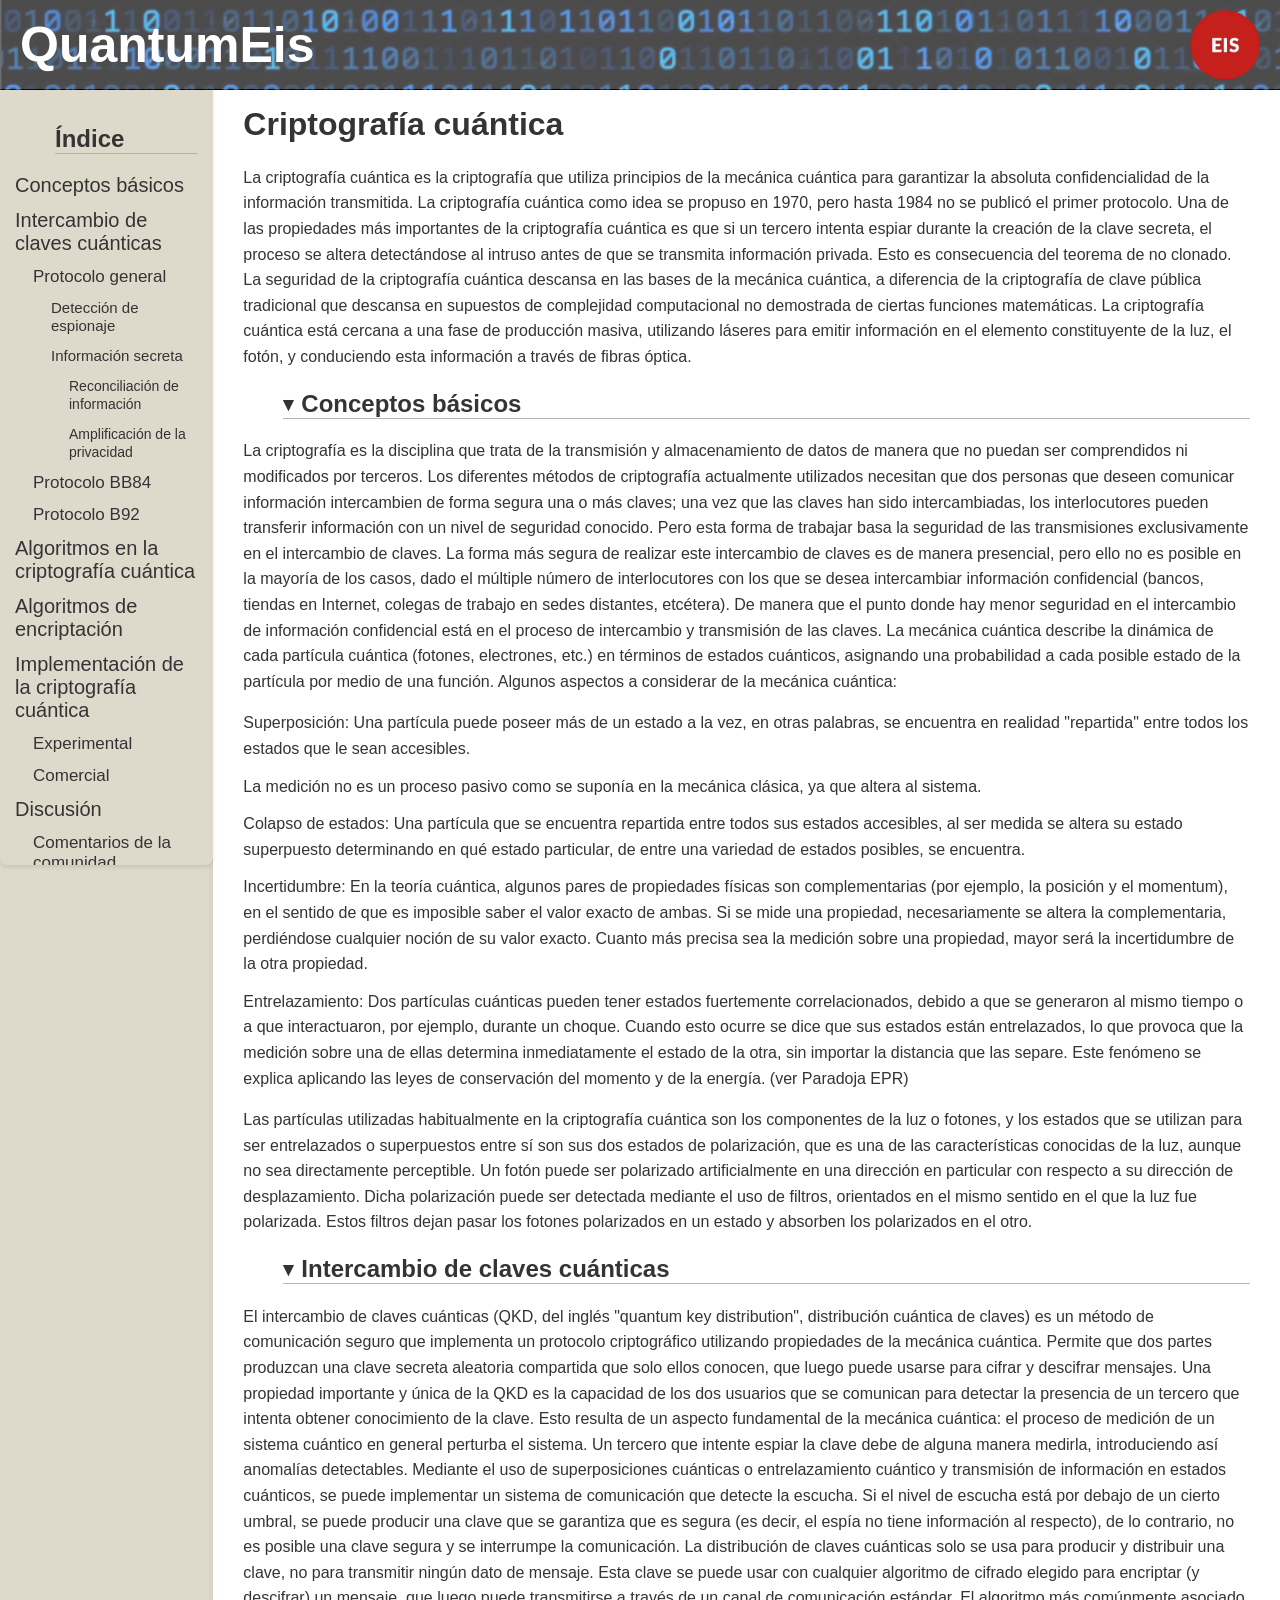
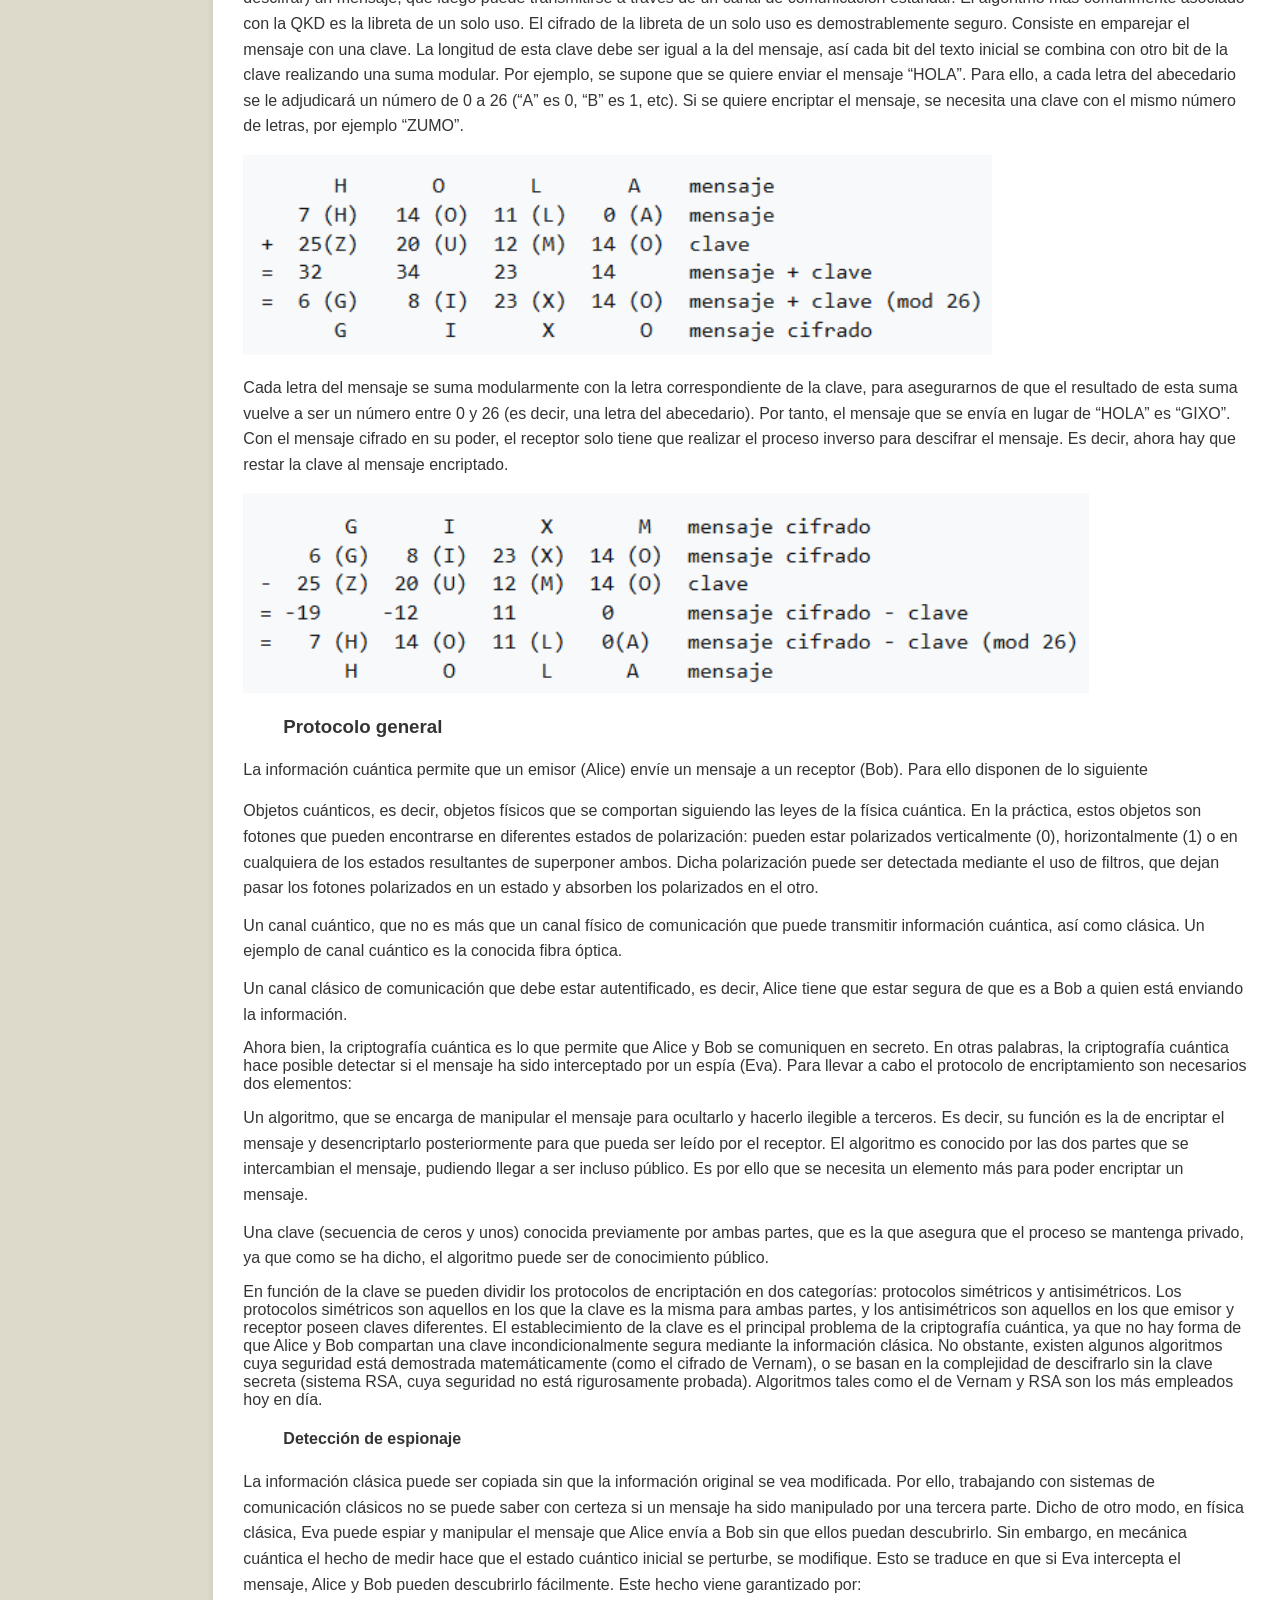
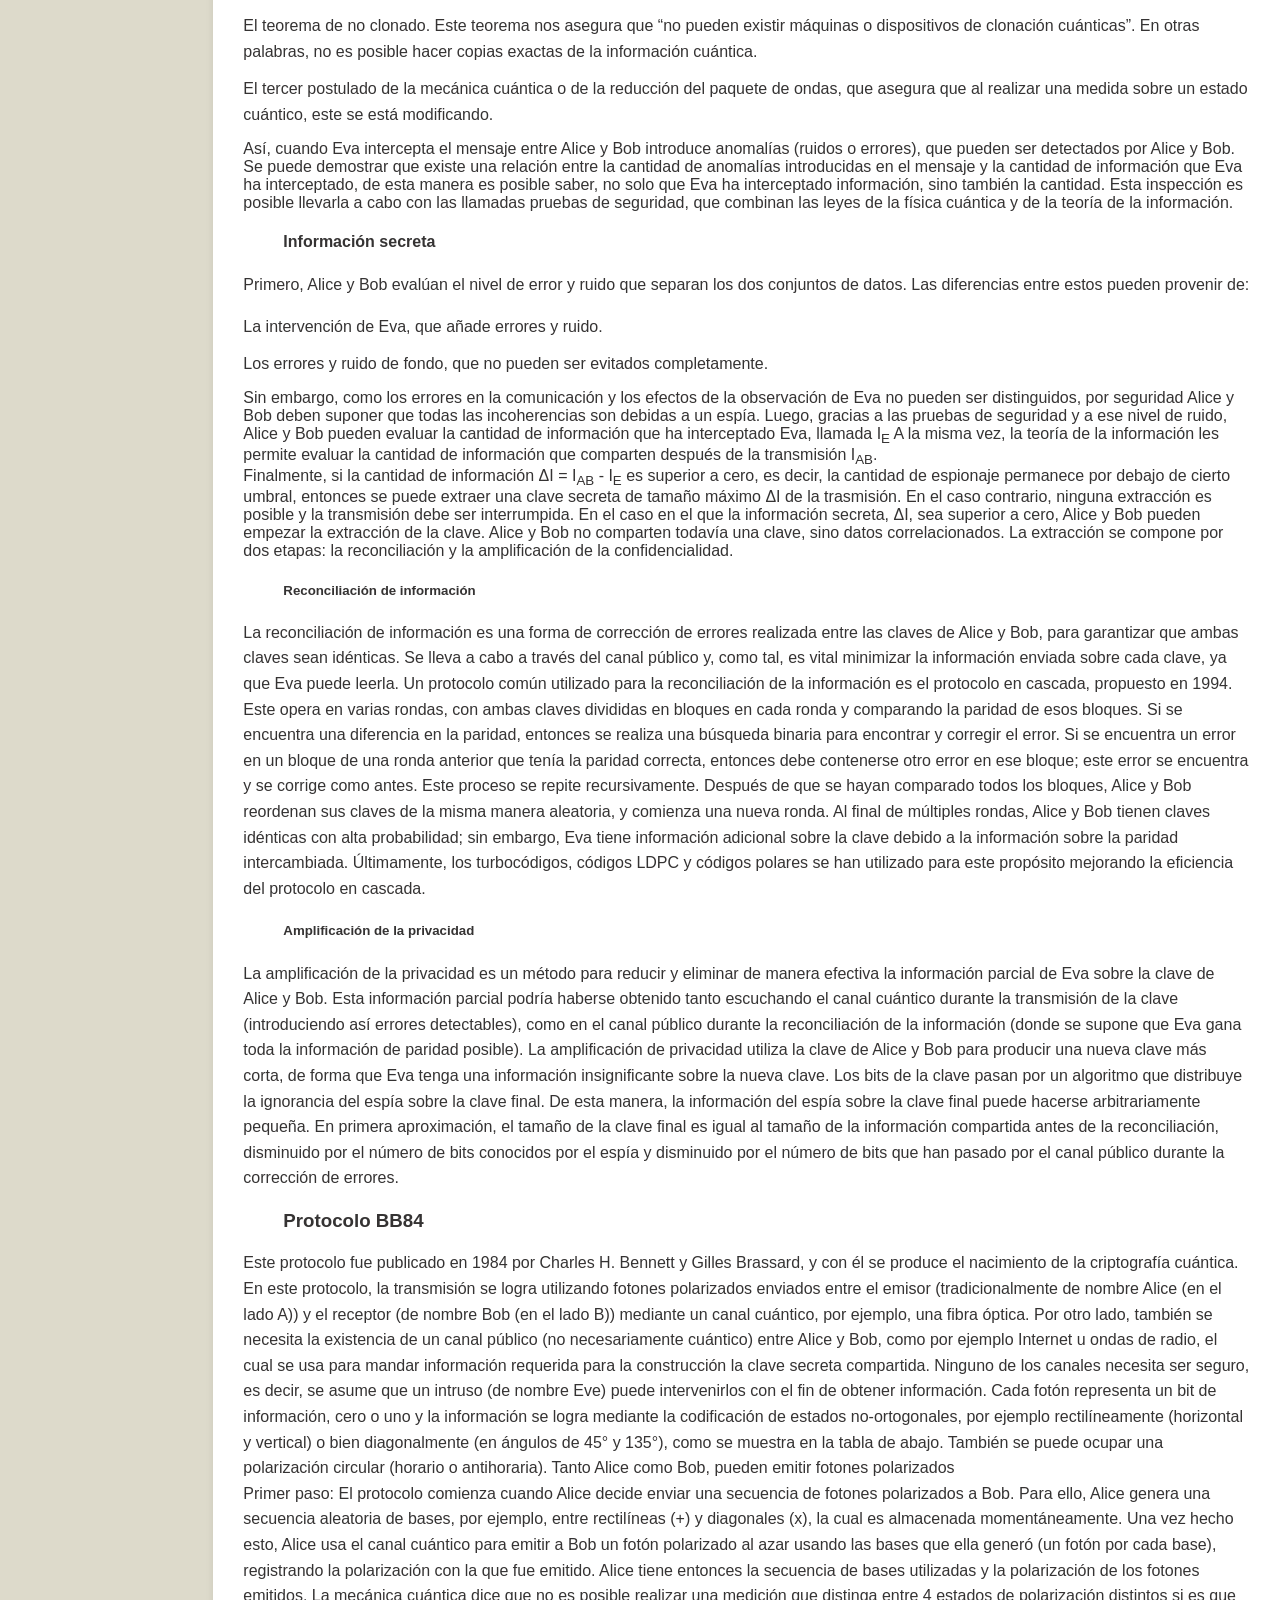
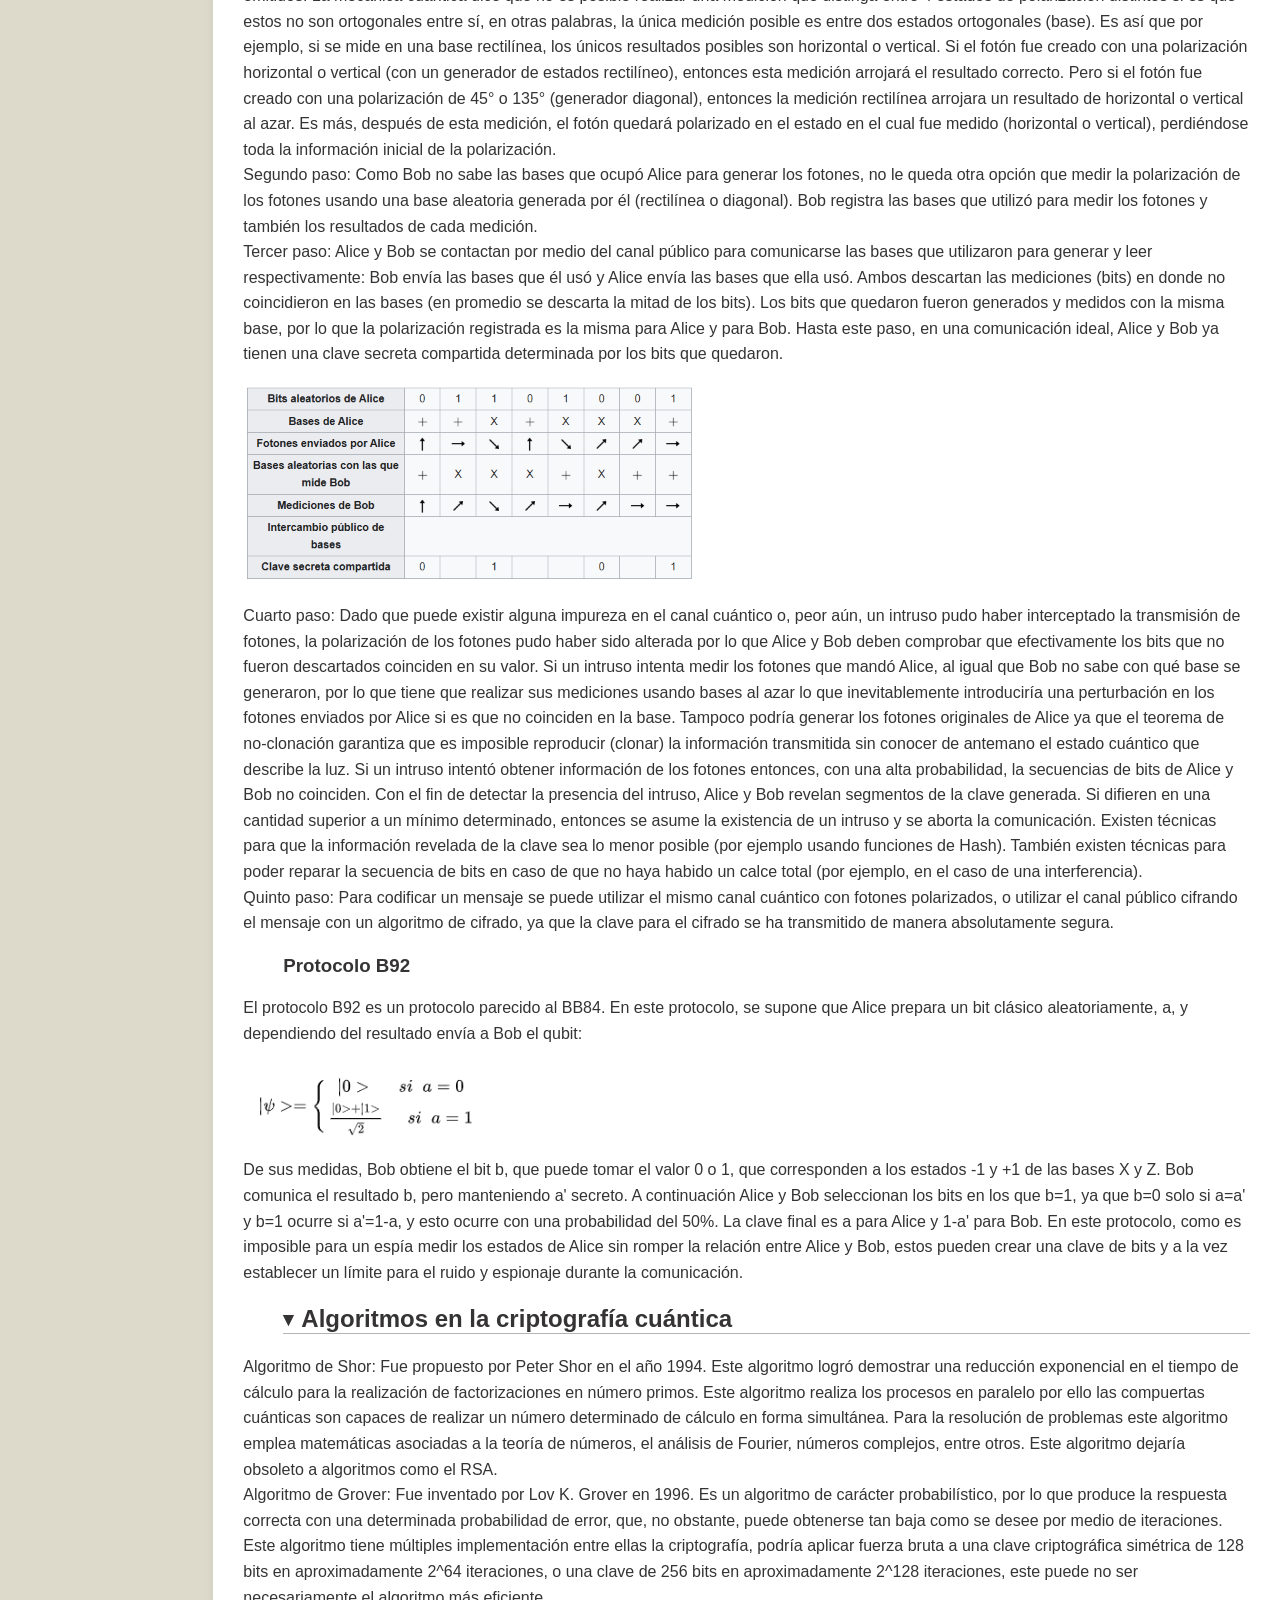
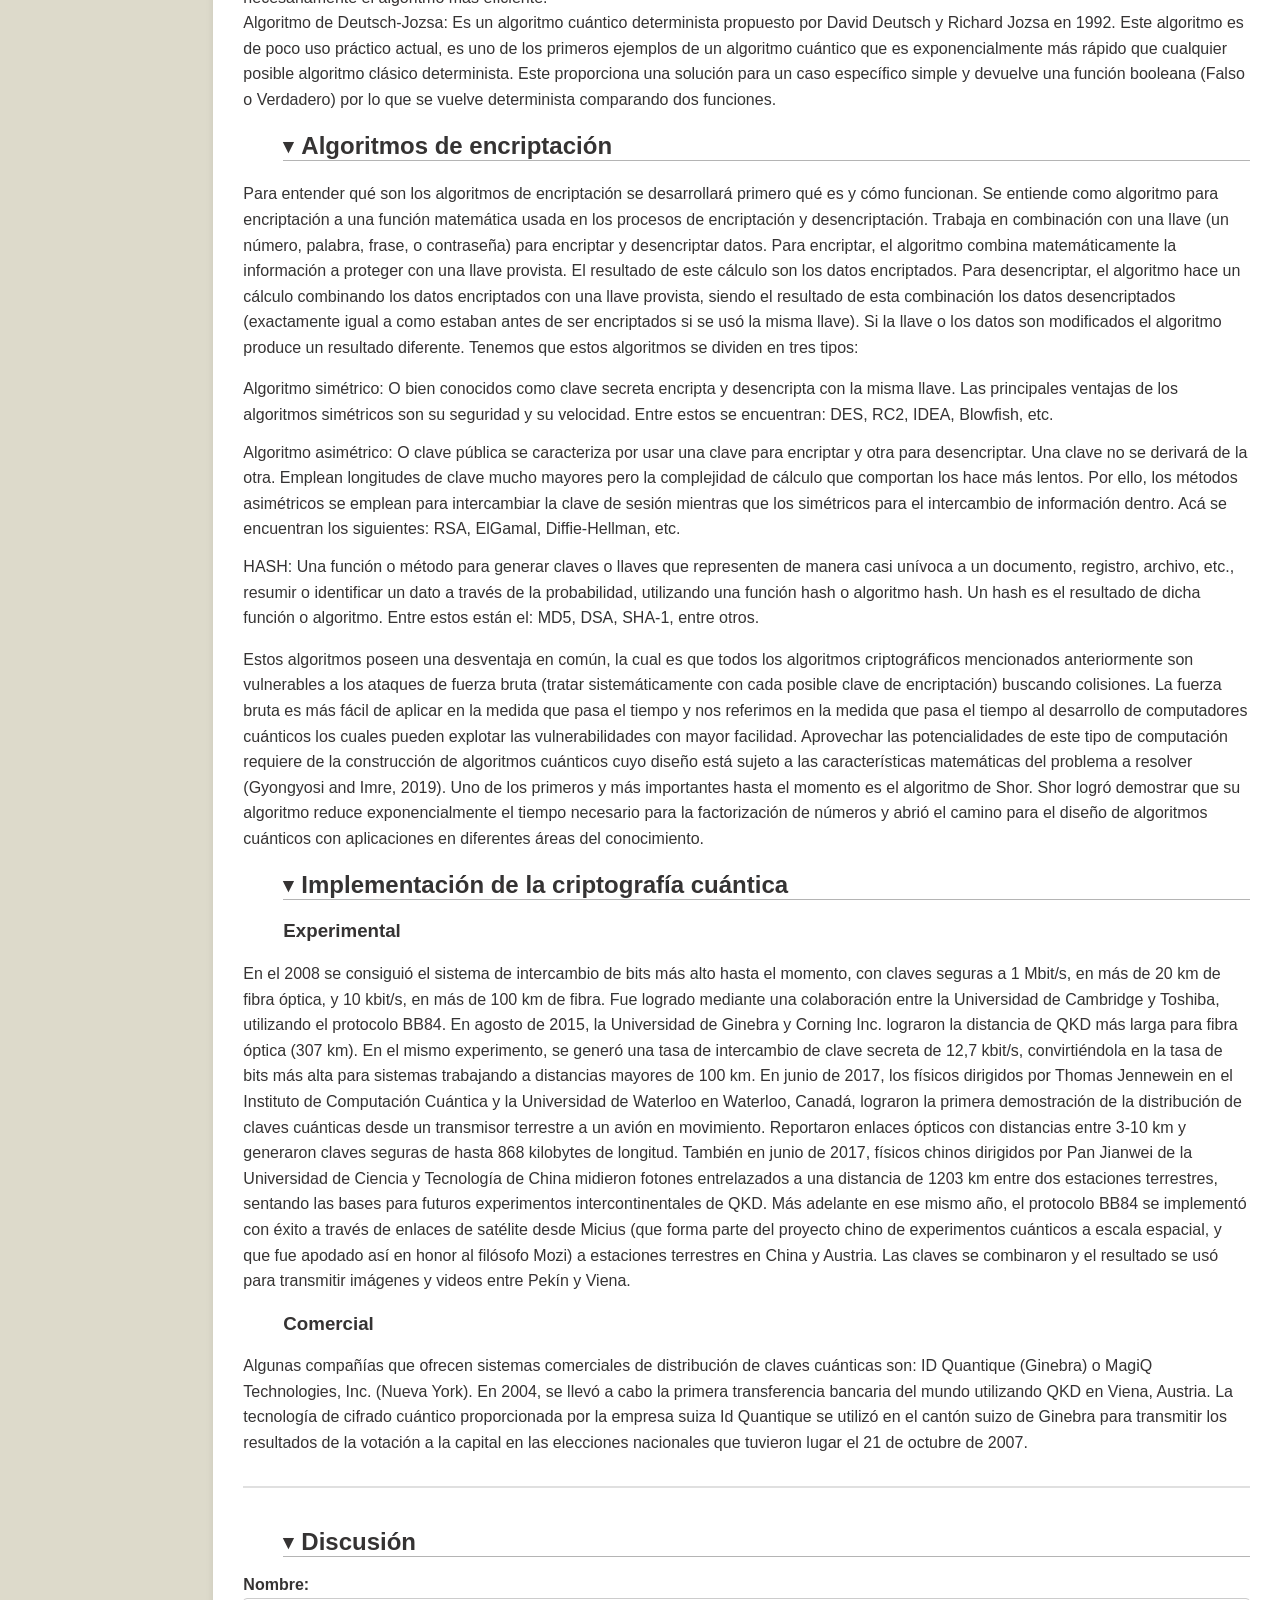
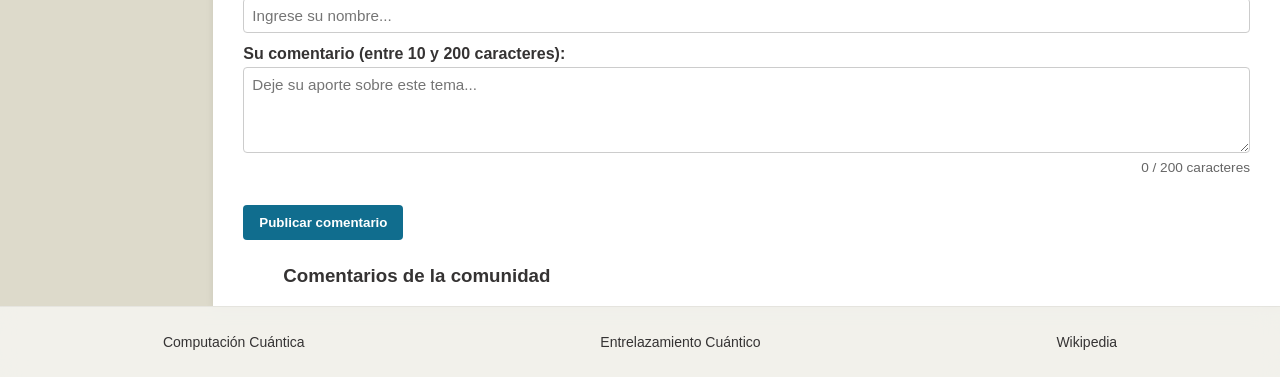
==== commit e36554cf: "Cripto terminado - boton, desplazamiento ind, arreglos" ====
--- a/criptografia.html
+++ b/criptografia.html
@@ -27,7 +27,7 @@
                     <span><br>Tamaño de texto<br></span>
                     <button id="btn_fuente_chica" class="btn_fuente" type="button">Pequeño</button> <br>
                     <button id="btn_fuente_media" class="btn_fuente activo" type="button">Estándar</button><br>
-                    <button id="btn_fuente_grande" class="btn_fuente" type="button">Grande</button>
+                    <button id="btn_fuente_grande" class="btn_fuente" type="button">Grande</button> <br><br>
                 </div>
             </div>
 
@@ -606,10 +606,10 @@
             </section>
         
 
-
+        <button id="btn_volver_arriba" class="btn_volver_arriba" type="button" aria-label="Volver arriba">↑</button>
 
         <section id="discusion" class="secc_art secc_discusion">
-            <h2>Discusión</h2>
+            <h2 id="discusion">Discusión</h2>
             <div class="cont_secc">
                 <form id="form_comentarios" novalidate>
                     <div class="campo_form">
--- a/css/style.css
+++ b/css/style.css
@@ -15,10 +15,13 @@
                          "Ind Body"
                          "Foot Foot"; /*division de áreas*/
 
-    background-color: #bbbbbb;
+    background-color: #dddacb;
 
     font-family: sans-serif;
     color: rgb(53, 51, 51); /*pa que quede más aestethic. Cosas de la fuente*/
+}
+.Body p, .Body li { 
+    line-height: 1.6; 
 }
 
 .Head {
@@ -61,12 +64,24 @@
 
 .Ind {
     grid-area: Ind;
-    margin-top: 75px;
-    padding: 20px;
-
-    background-color: #f5f5f5;
-    border-right: 1px solid #d6d6d6; /*agrega un borde a la derecha, pa separar del body*/
-    box-shadow: 2px 0 6px rgba(0, 0, 0, 0.05); /*añade sombra, pa que sea más aestethic*/
+    background-color: #dddacb;
+    padding: 20px 15px;
+    border-radius: 8px;
+    box-shadow: 0 2px 4px rgba(0, 0, 0, 0.1);
+
+    /* Posicionamiento */
+    position: sticky;
+    top: 85px;
+    align-self: start;
+
+    /* Dimensiones */
+    height: calc(100vh - 120px);
+    box-sizing: border-box;
+
+    /* Scroll independiente */
+    overflow-y: auto;
+    overscroll-behavior: contain;
+    scroll-behavior: smooth;
 }
 
 .Ind a:hover {
@@ -455,4 +470,53 @@
     background-color: #442726; 
     border-color: #80302d; 
     color: #f28b82; 
+}
+
+
+/*=== Cosas eztra===*/
+html {
+    scroll-behavior: smooth;
+}
+
+.btn_volver_arriba {
+    position: fixed;
+    bottom: 30px;
+    right: 30px;
+    z-index: 999;
+
+    padding: 14px 22px;
+    font-size: 1.1rem;
+    border-radius: 30px;
+    
+    font-weight: bold;
+    color: #ffffff;
+    background-color: #2b4c7e;
+    border: none;
+    
+    cursor: pointer;
+    box-shadow: 0 4px 10px rgba(0, 0, 0, 0.2);
+    
+    /* Oculto por default*/
+    opacity: 0;
+    visibility: hidden;
+    transition: opacity 0.3s ease, visibility 0.3s ease, transform 0.2s ease;
+}
+
+.btn_volver_arriba:hover {
+    background-color: #1a3258;
+    transform: translateY(-2px);
+}
+
+.btn_volver_arriba.visible {
+    opacity: 1;
+    visibility: visible;
+}
+
+
+#lista\_indice a.activo { 
+    font-weight: bold; 
+    color: #2b4c7e; 
+    border-left: 3px solid #2b4c7e; 
+    padding-left: 6px; 
+    transition: all 0.2s ease; 
 }
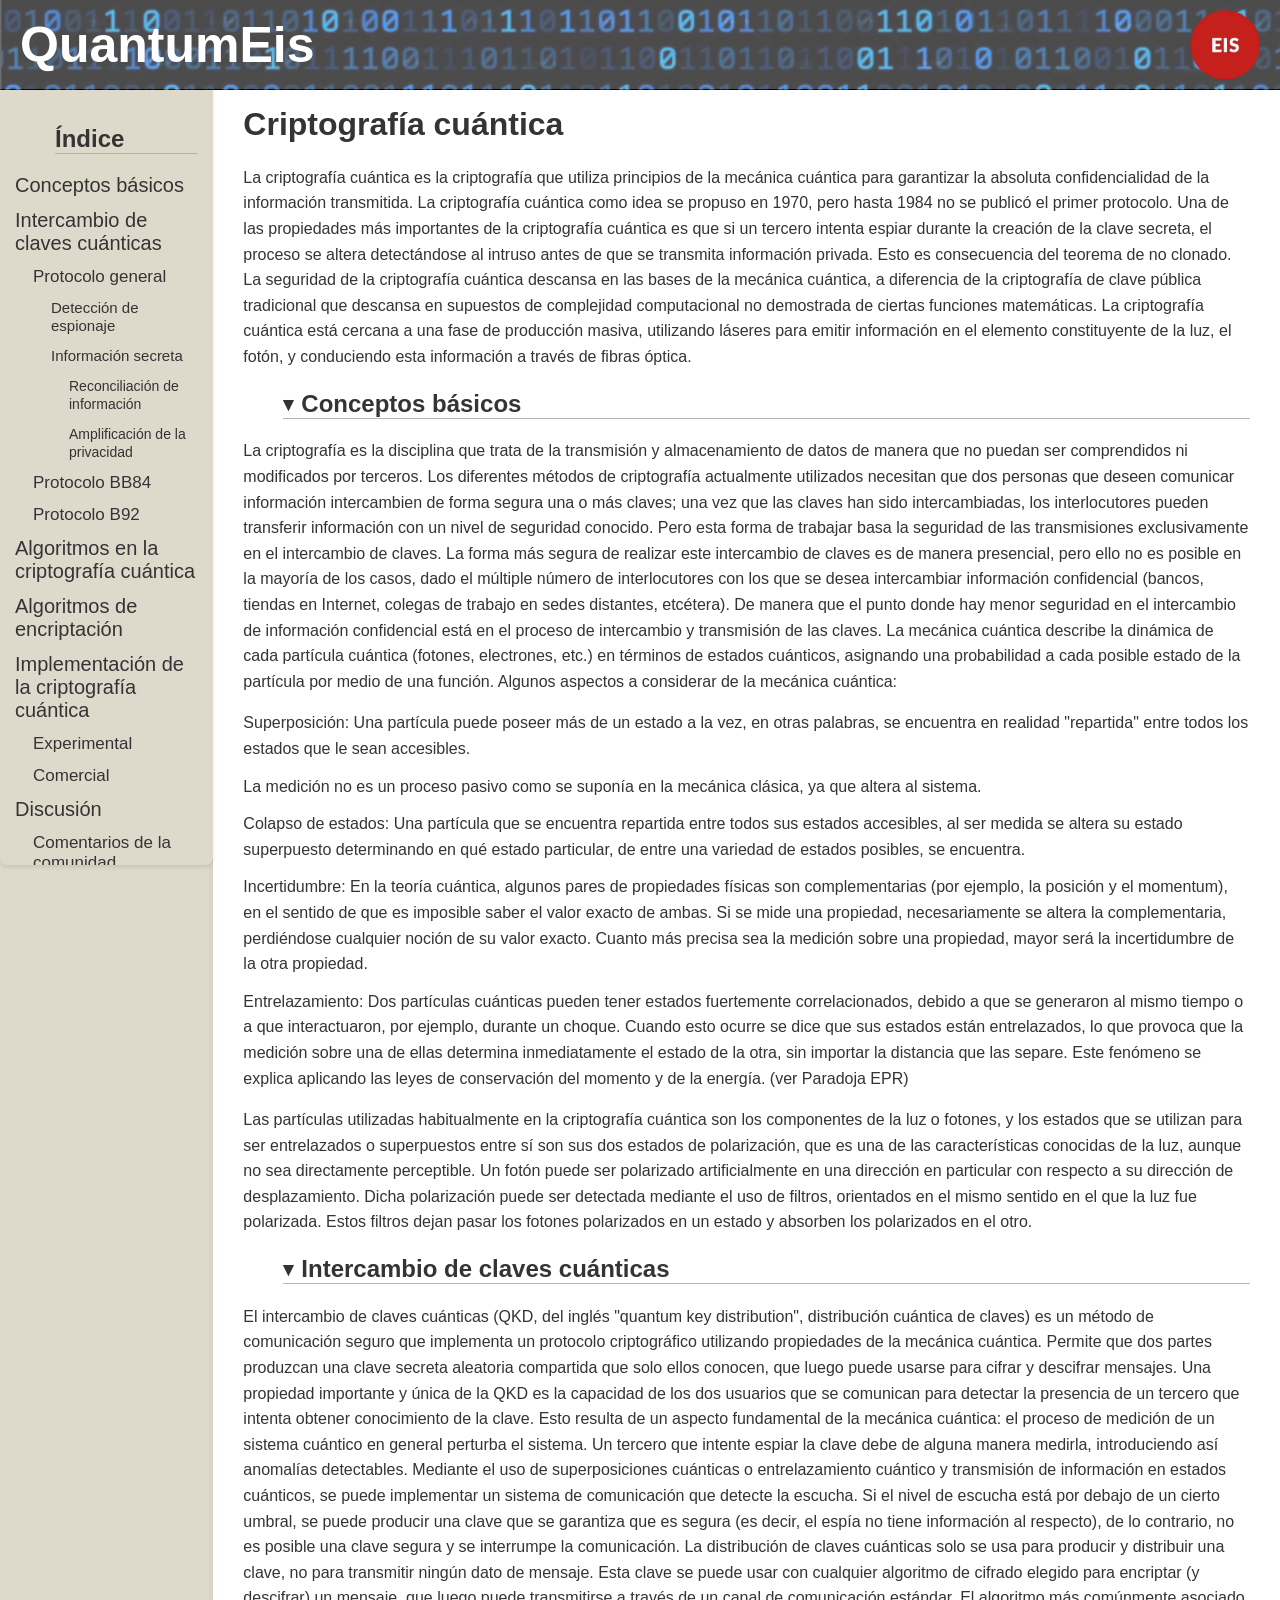
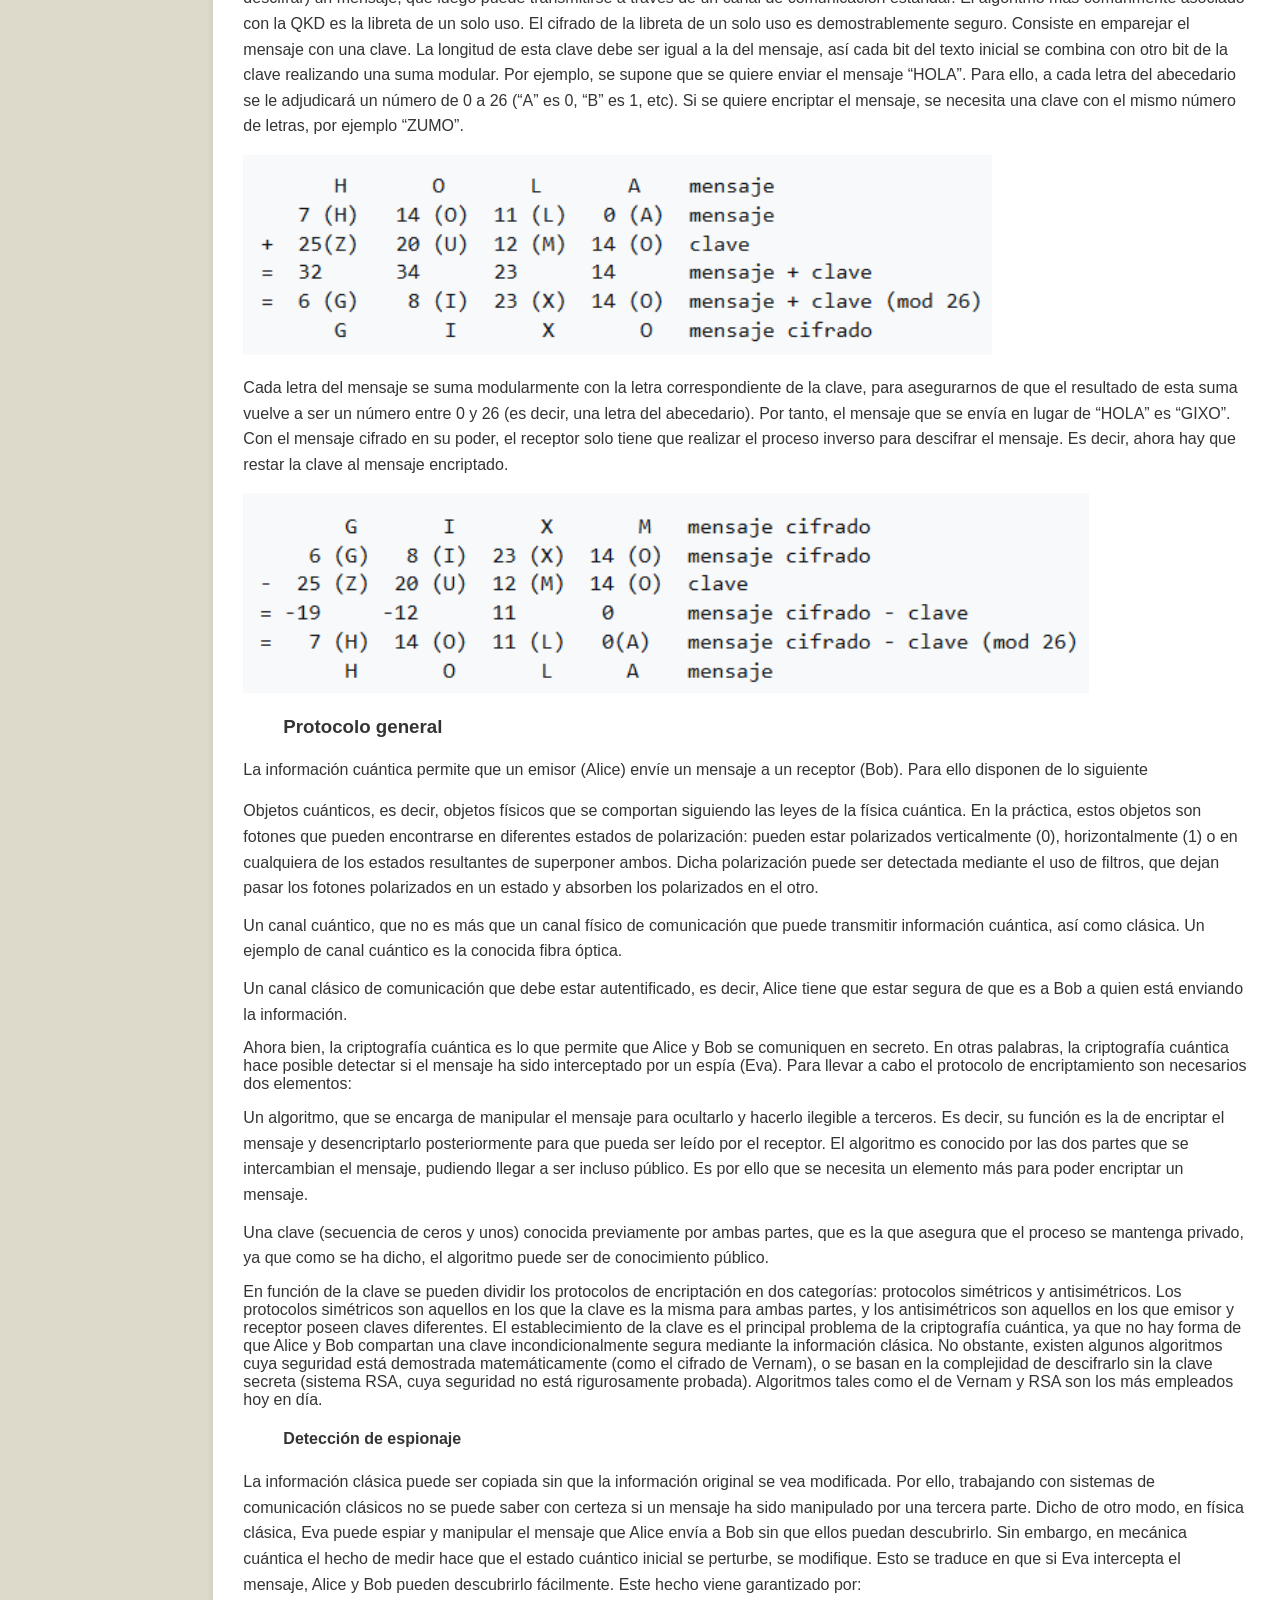
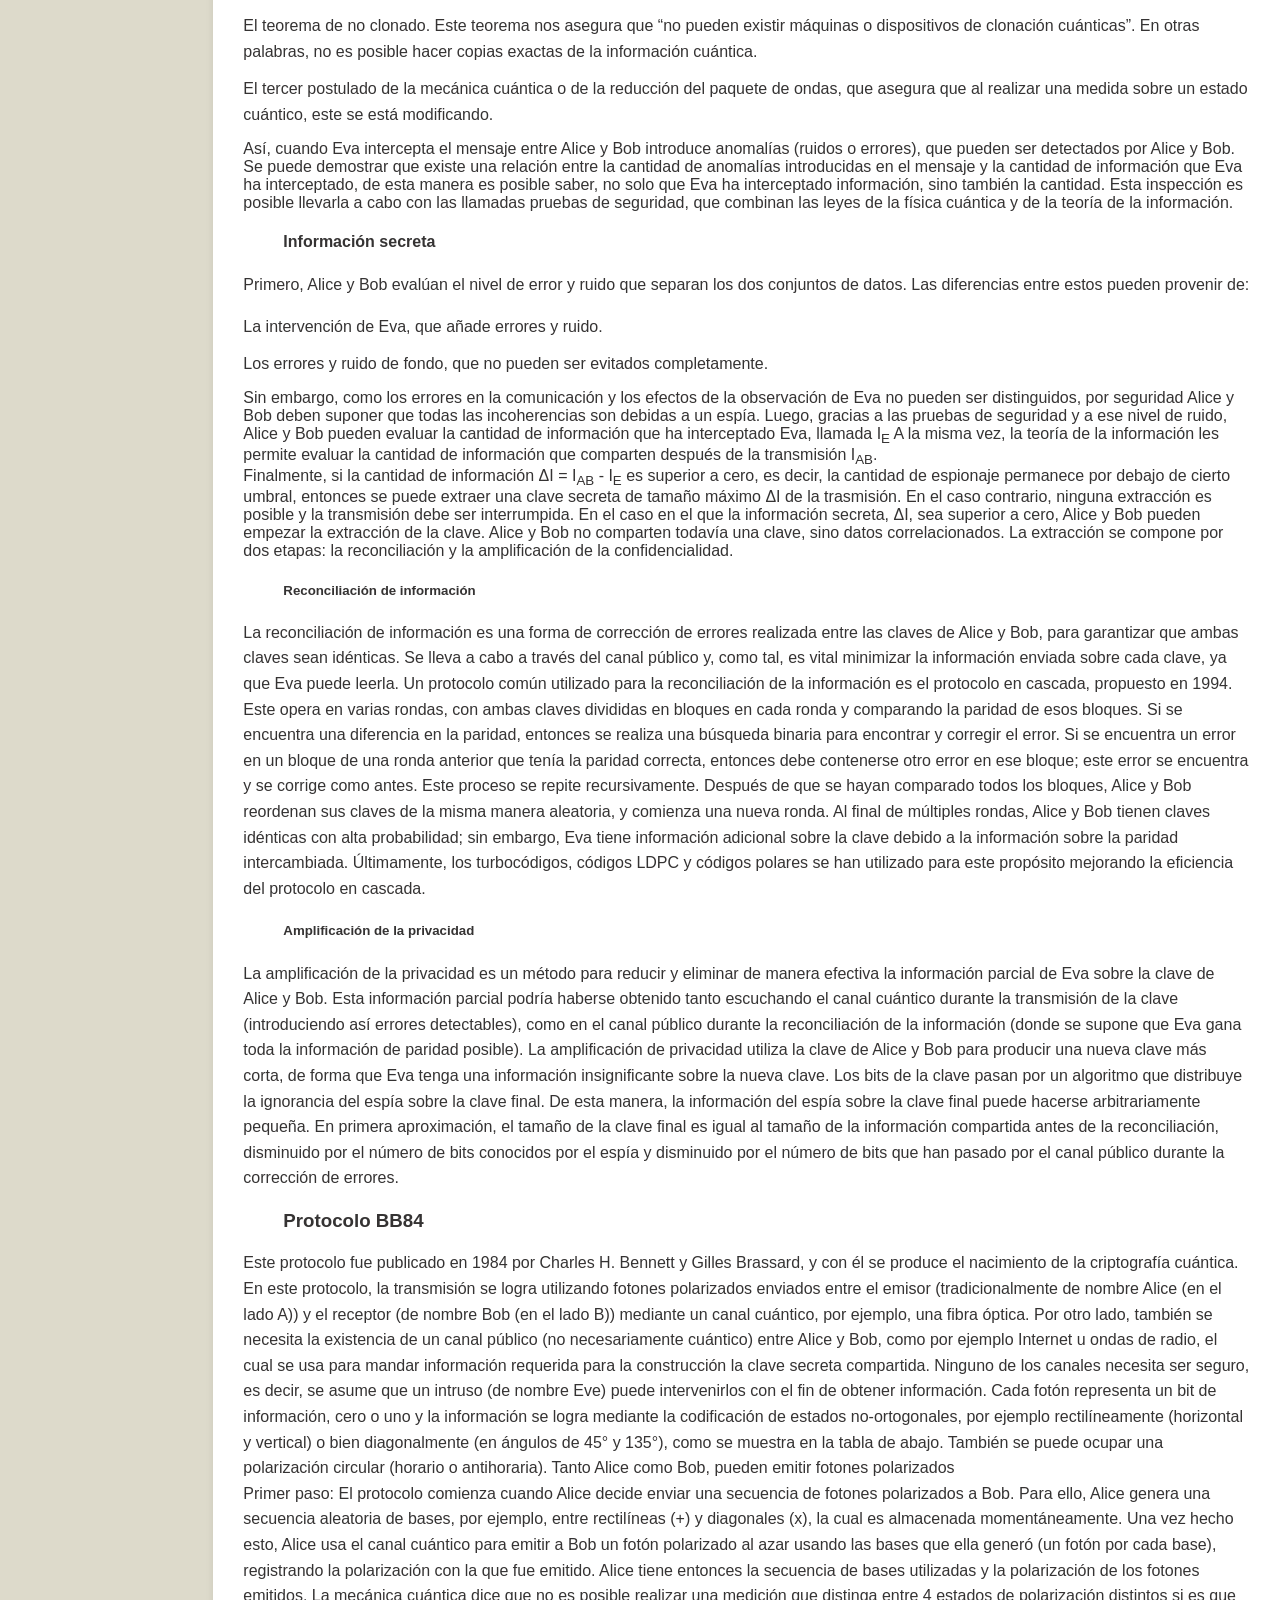
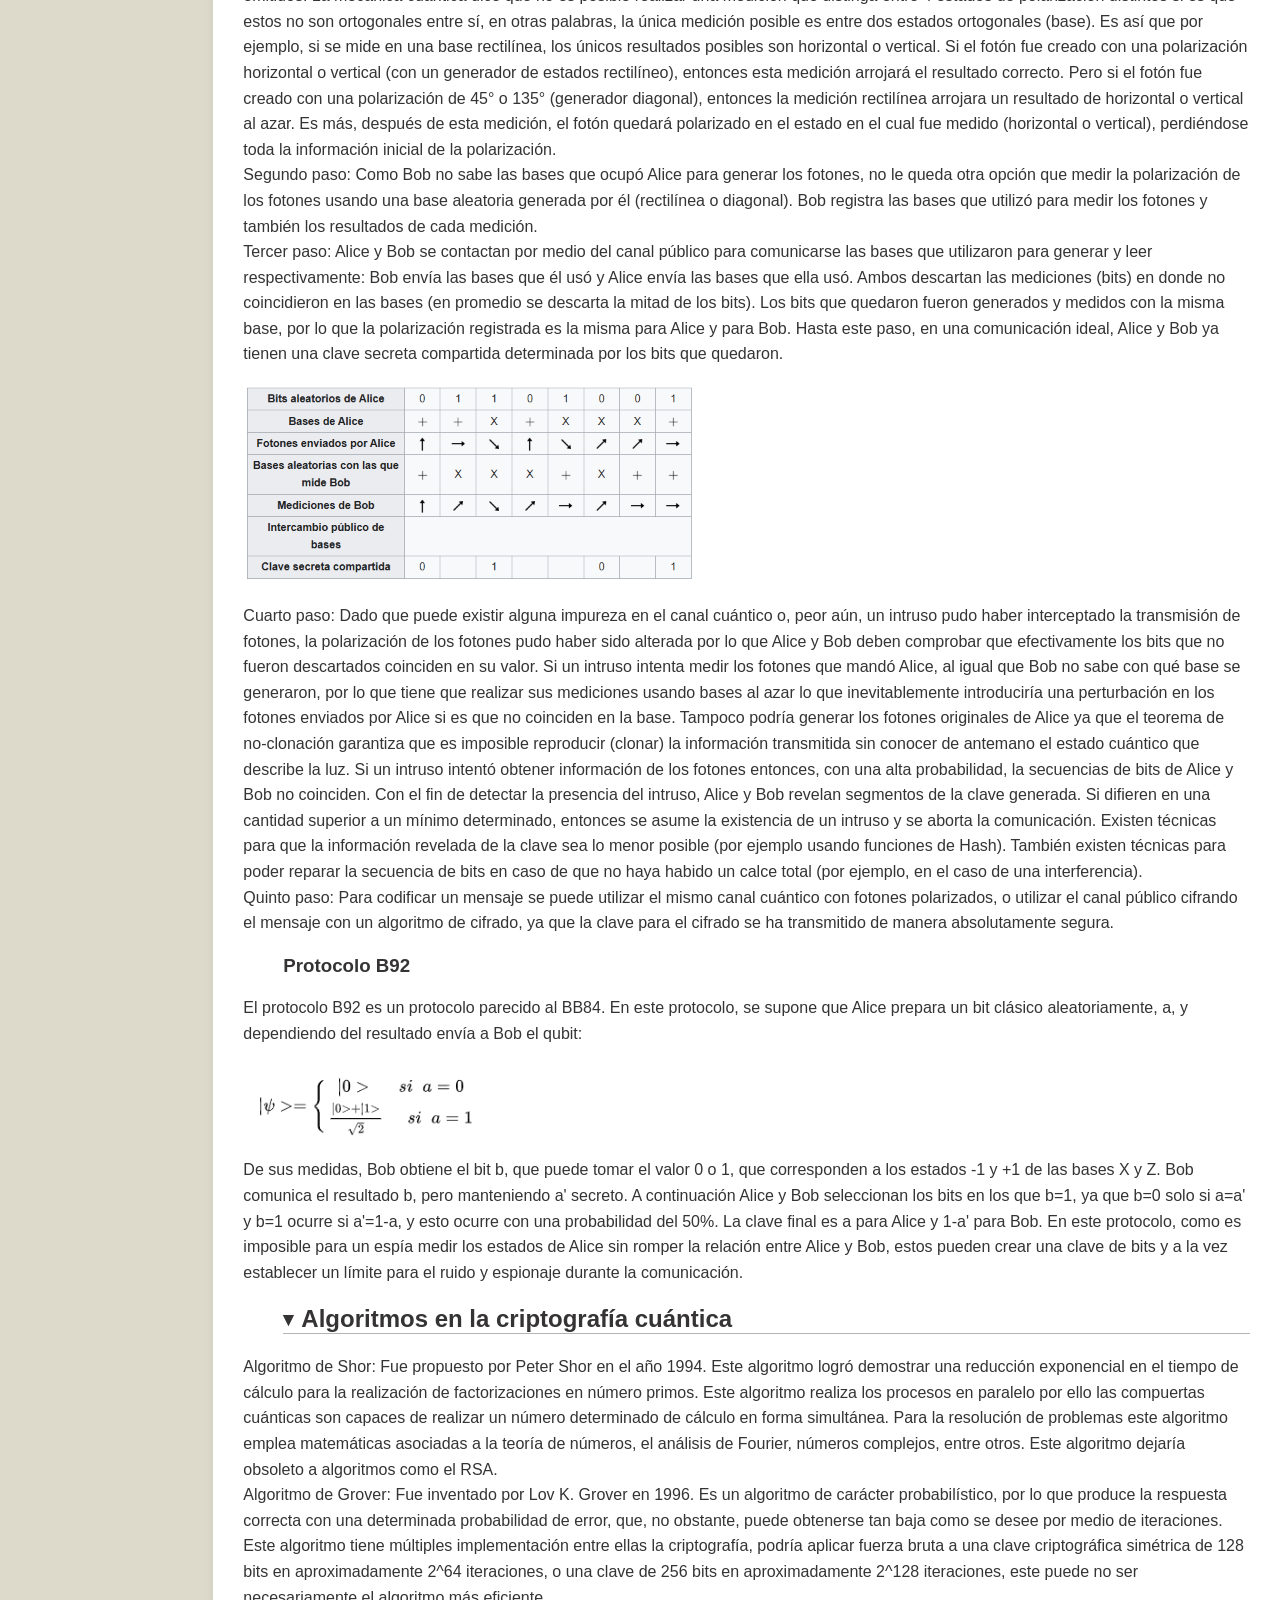
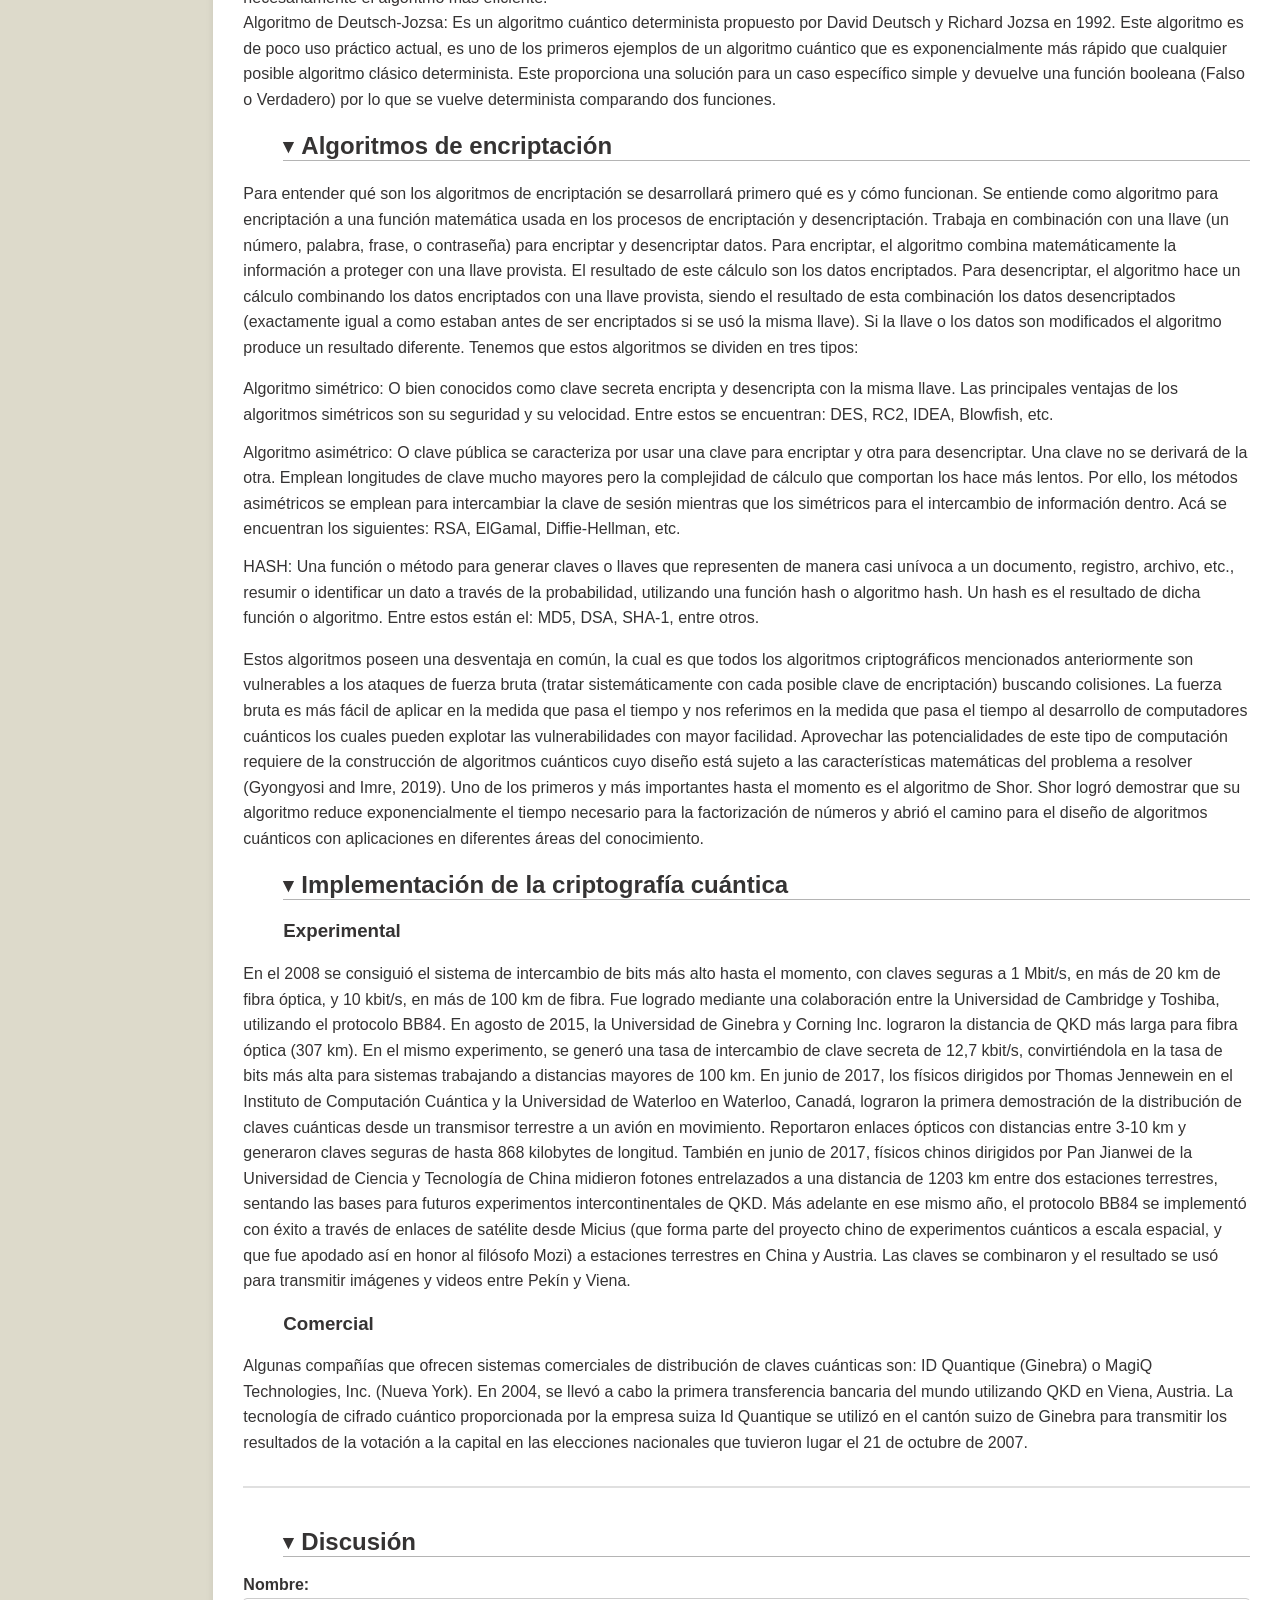
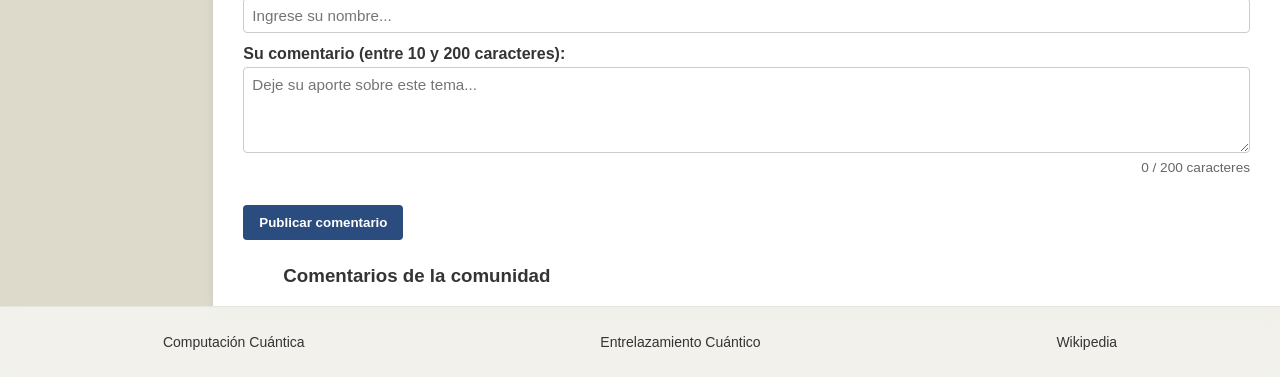
==== commit d21803ef: "cambios aplicados a los otros archivos" ====
--- a/criptografia.html
+++ b/criptografia.html
@@ -109,14 +109,16 @@
                     y los estados que se utilizan para ser entrelazados o superpuestos entre sí son sus dos estados de
                     polarización, que es una de las características conocidas de la luz, aunque no sea directamente
                     perceptible.
-                    Un fotón puede ser polarizado artificialmente en una dirección en particular con respecto a su dirección
+                    Un fotón puede ser polarizado artificialmente en una dirección en particular con respecto a su
+                    dirección
                     de
                     desplazamiento. Dicha polarización puede ser detectada mediante el uso de filtros, orientados en el
                     mismo
-                    sentido en el que la luz fue polarizada. Estos filtros dejan pasar los fotones polarizados en un estado
+                    sentido en el que la luz fue polarizada. Estos filtros dejan pasar los fotones polarizados en un
+                    estado
                     y
                     absorben los polarizados en el otro.
-                    </p>
+                </p>
                 </p>
             </section>
 
@@ -539,22 +541,27 @@
                         Entre estos están el: MD5, DSA, SHA-1, entre otros.</li>
                 </ul>
                 <p>
-                Estos algoritmos poseen una desventaja en común, la cual es que todos los algoritmos criptográficos
-                mencionados anteriormente son vulnerables a los ataques de fuerza bruta (tratar sistemáticamente con
-                cada
-                posible clave de encriptación) buscando colisiones. La fuerza bruta es más fácil de aplicar en la medida
-                que
-                pasa el tiempo y nos referimos en la medida que pasa el tiempo al desarrollo de computadores cuánticos
-                los
-                cuales pueden explotar las vulnerabilidades con mayor facilidad.
-                Aprovechar las potencialidades de este tipo de computación requiere de la construcción de algoritmos
-                cuánticos cuyo diseño está sujeto a las características matemáticas del problema a resolver (Gyongyosi
-                and
-                Imre, 2019). Uno de los primeros y más importantes hasta el momento es el algoritmo de Shor. Shor logró
-                demostrar que su algoritmo reduce exponencialmente el tiempo necesario para la factorización de números
-                y
-                abrió el camino para el diseño de algoritmos cuánticos con aplicaciones en diferentes áreas del
-                conocimiento.
+                    Estos algoritmos poseen una desventaja en común, la cual es que todos los algoritmos criptográficos
+                    mencionados anteriormente son vulnerables a los ataques de fuerza bruta (tratar sistemáticamente con
+                    cada
+                    posible clave de encriptación) buscando colisiones. La fuerza bruta es más fácil de aplicar en la
+                    medida
+                    que
+                    pasa el tiempo y nos referimos en la medida que pasa el tiempo al desarrollo de computadores
+                    cuánticos
+                    los
+                    cuales pueden explotar las vulnerabilidades con mayor facilidad.
+                    Aprovechar las potencialidades de este tipo de computación requiere de la construcción de algoritmos
+                    cuánticos cuyo diseño está sujeto a las características matemáticas del problema a resolver
+                    (Gyongyosi
+                    and
+                    Imre, 2019). Uno de los primeros y más importantes hasta el momento es el algoritmo de Shor. Shor
+                    logró
+                    demostrar que su algoritmo reduce exponencialmente el tiempo necesario para la factorización de
+                    números
+                    y
+                    abrió el camino para el diseño de algoritmos cuánticos con aplicaciones en diferentes áreas del
+                    conocimiento.
                 </p>
                 </p>
             </section>
@@ -604,38 +611,38 @@
                     nacionales que tuvieron lugar el 21 de octubre de 2007.
                 </p>
             </section>
-        
-
-        <button id="btn_volver_arriba" class="btn_volver_arriba" type="button" aria-label="Volver arriba">↑</button>
-
-        <section id="discusion" class="secc_art secc_discusion">
-            <h2 id="discusion">Discusión</h2>
-            <div class="cont_secc">
-                <form id="form_comentarios" novalidate>
-                    <div class="campo_form">
-                        <label for="input_autor">Nombre:</label>
-                        <input type="text" id="input_autor" placeholder="Ingrese su nombre..." required>
+
+
+            <button id="btn_volver_arriba" class="btn_volver_arriba" type="button" aria-label="Volver arriba">↑</button>
+
+            <section id="discusion" class="secc_art secc_discusion">
+                <h2 id="discusion">Discusión</h2>
+                <div class="cont_secc">
+                    <form id="form_comentarios" novalidate>
+                        <div class="campo_form">
+                            <label for="input_autor">Nombre:</label>
+                            <input type="text" id="input_autor" placeholder="Ingrese su nombre..." required>
+                        </div>
+
+                        <div class="campo_form">
+                            <label for="input_comentario">Su comentario (entre 10 y 200 caracteres):</label>
+                            <textarea id="input_comentario" rows="4"
+                                placeholder="Deje su aporte sobre este tema..."></textarea>
+                            <p id="contador_caracteres" class="contador">0 / 200 caracteres</p>
+                        </div>
+
+                        <p id="msj_error" class="msj_error oculto"></p>
+                        <button type="submit" id="btn_publicar">Publicar comentario</button>
+                    </form>
+
+                    <!-- Seccion de otros comentarios -->
+                    <div class="cont_comentarios">
+                        <h3 id="com">Comentarios de la comunidad</h3>
+                        <ul id="lista_comentarios"> <!--Se insertan por js --> </ul>
                     </div>
-
-                    <div class="campo_form">
-                        <label for="input_comentario">Su comentario (entre 10 y 200 caracteres):</label>
-                        <textarea id="input_comentario" rows="4"
-                            placeholder="Deje su aporte sobre este tema..."></textarea>
-                        <p id="contador_caracteres" class="contador">0 / 200 caracteres</p>
-                    </div>
-
-                    <p id="msj_error" class="msj_error oculto"></p>
-                    <button type="submit" id="btn_publicar">Publicar comentario</button>
-                </form>
-
-                <!-- Seccion de otros comentarios -->
-                <div class="cont_comentarios">
-                    <h3>Comentarios de la comunidad</h3>
-                    <ul id="lista_comentarios"> <!--Se insertan por js --> </ul>
                 </div>
-            </div>
-        </section>
-</main>
+            </section>
+        </main>
 
 
 
--- a/css/style.css
+++ b/css/style.css
@@ -380,16 +380,10 @@
 
 #btn_publicar { 
     cursor: pointer; 
-    background-color: #106D8E; 
-    color: #ffffff; 
     border: none; 
     padding: 10px 16px; 
     border-radius: 4px; 
     font-weight: bold; 
-} 
-
-#btn_publicar:hover { 
-    background-color: #0d556e; 
 } 
 
 /* Estilos de la lista de comentarios */ 
@@ -423,7 +417,6 @@
 }
 
 .cuerpo_comentario strong { 
-    color: #106D8E; 
     display: block; 
     margin-bottom: 5px; 
 } 
@@ -460,9 +453,7 @@
     background-color: #242424; 
     border-color: #383838; 
 } 
-body.oscuro .cuerpo_comentario strong { 
-    color: #8ab4f8; 
-} 
+
 body.oscuro .contador { 
     color: #aaa; 
 } 
@@ -489,8 +480,6 @@
     border-radius: 30px;
     
     font-weight: bold;
-    color: #ffffff;
-    background-color: #2b4c7e;
     border: none;
     
     cursor: pointer;
@@ -503,7 +492,6 @@
 }
 
 .btn_volver_arriba:hover {
-    background-color: #1a3258;
     transform: translateY(-2px);
 }
 
@@ -513,10 +501,8 @@
 }
 
 
-#lista\_indice a.activo { 
+#lista_indice a.activo { 
     font-weight: bold; 
-    color: #2b4c7e; 
-    border-left: 3px solid #2b4c7e; 
     padding-left: 6px; 
     transition: all 0.2s ease; 
 }
--- a/css/cripto.css
+++ b/css/cripto.css
@@ -2,4 +2,21 @@
     background-image:
         linear-gradient(rgba(249,248,246,0.3), rgba(249,248,246,0.3)), /*difuminado, ninguno*/
         url("../imagenes/001010101.png");
+}
+
+.btn_volver_arriba, #btn_publicar { 
+    background-color: #2b4c7e; /* Color fondo*/ 
+    color: #ffffff; /* Color txt*/
+}
+
+#btn_publicar:hover, .btn_volver_arriba:hover { 
+    background-color: #1a3258; 
+} 
+
+#lista_indice a.activo{
+    color: #2b4c7e; 
+    border-left: 3px solid #2b4c7e; 
+}
+.cuerpo_comentario strong, body.oscuro .cuerpo_comentario strong { 
+    color: #2b4c7e;
 }
